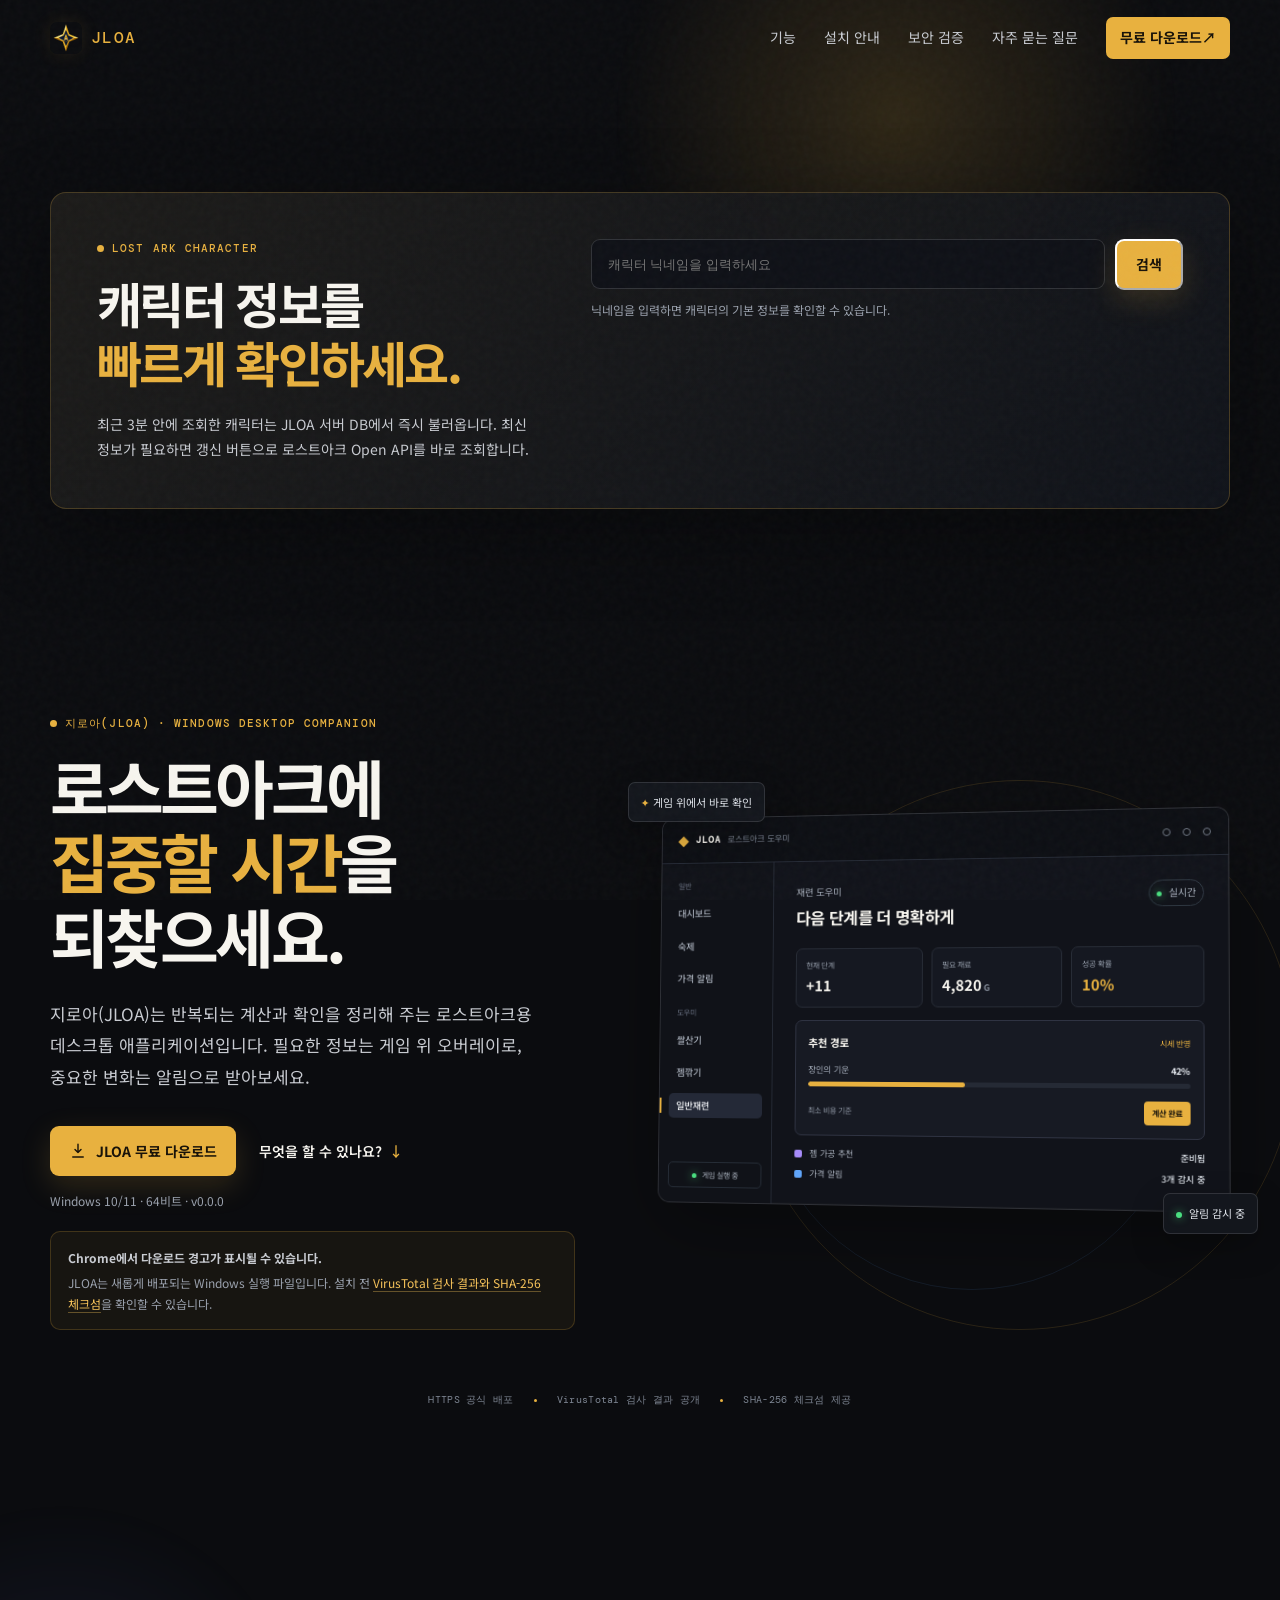
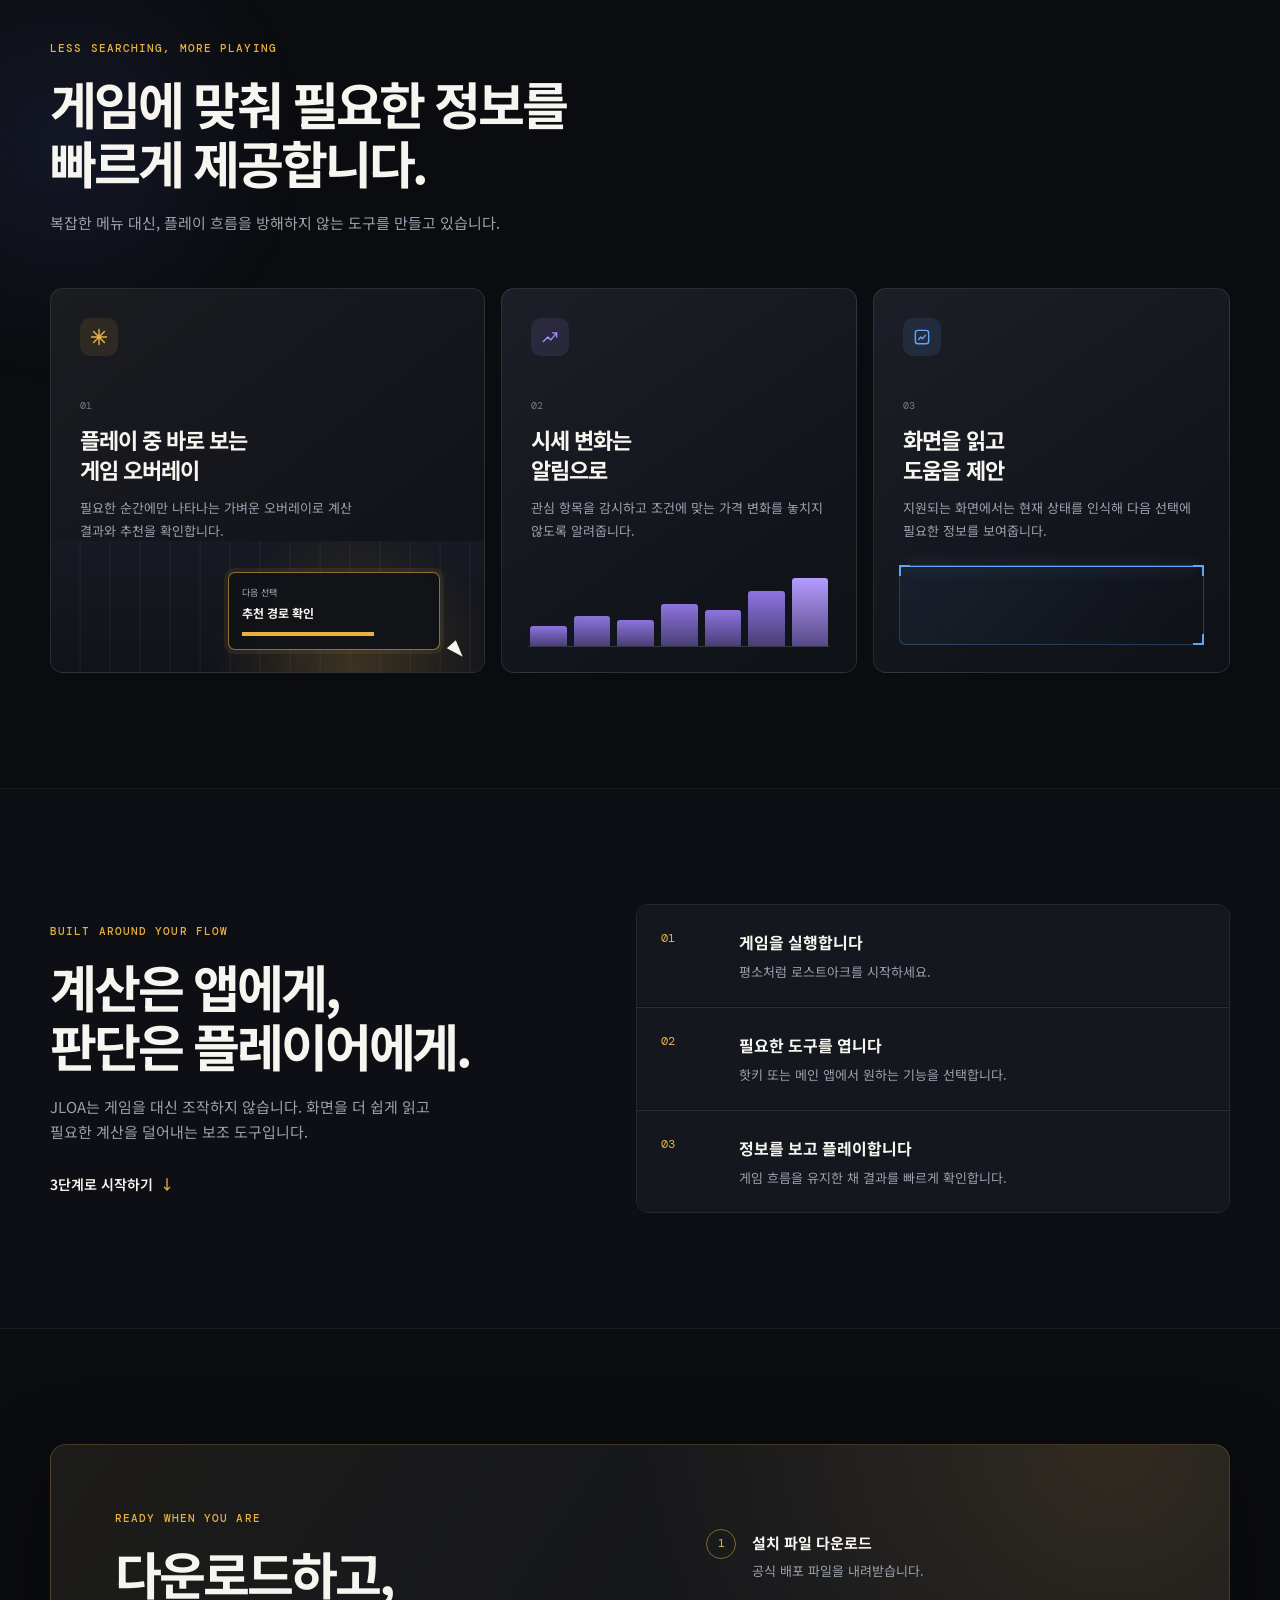
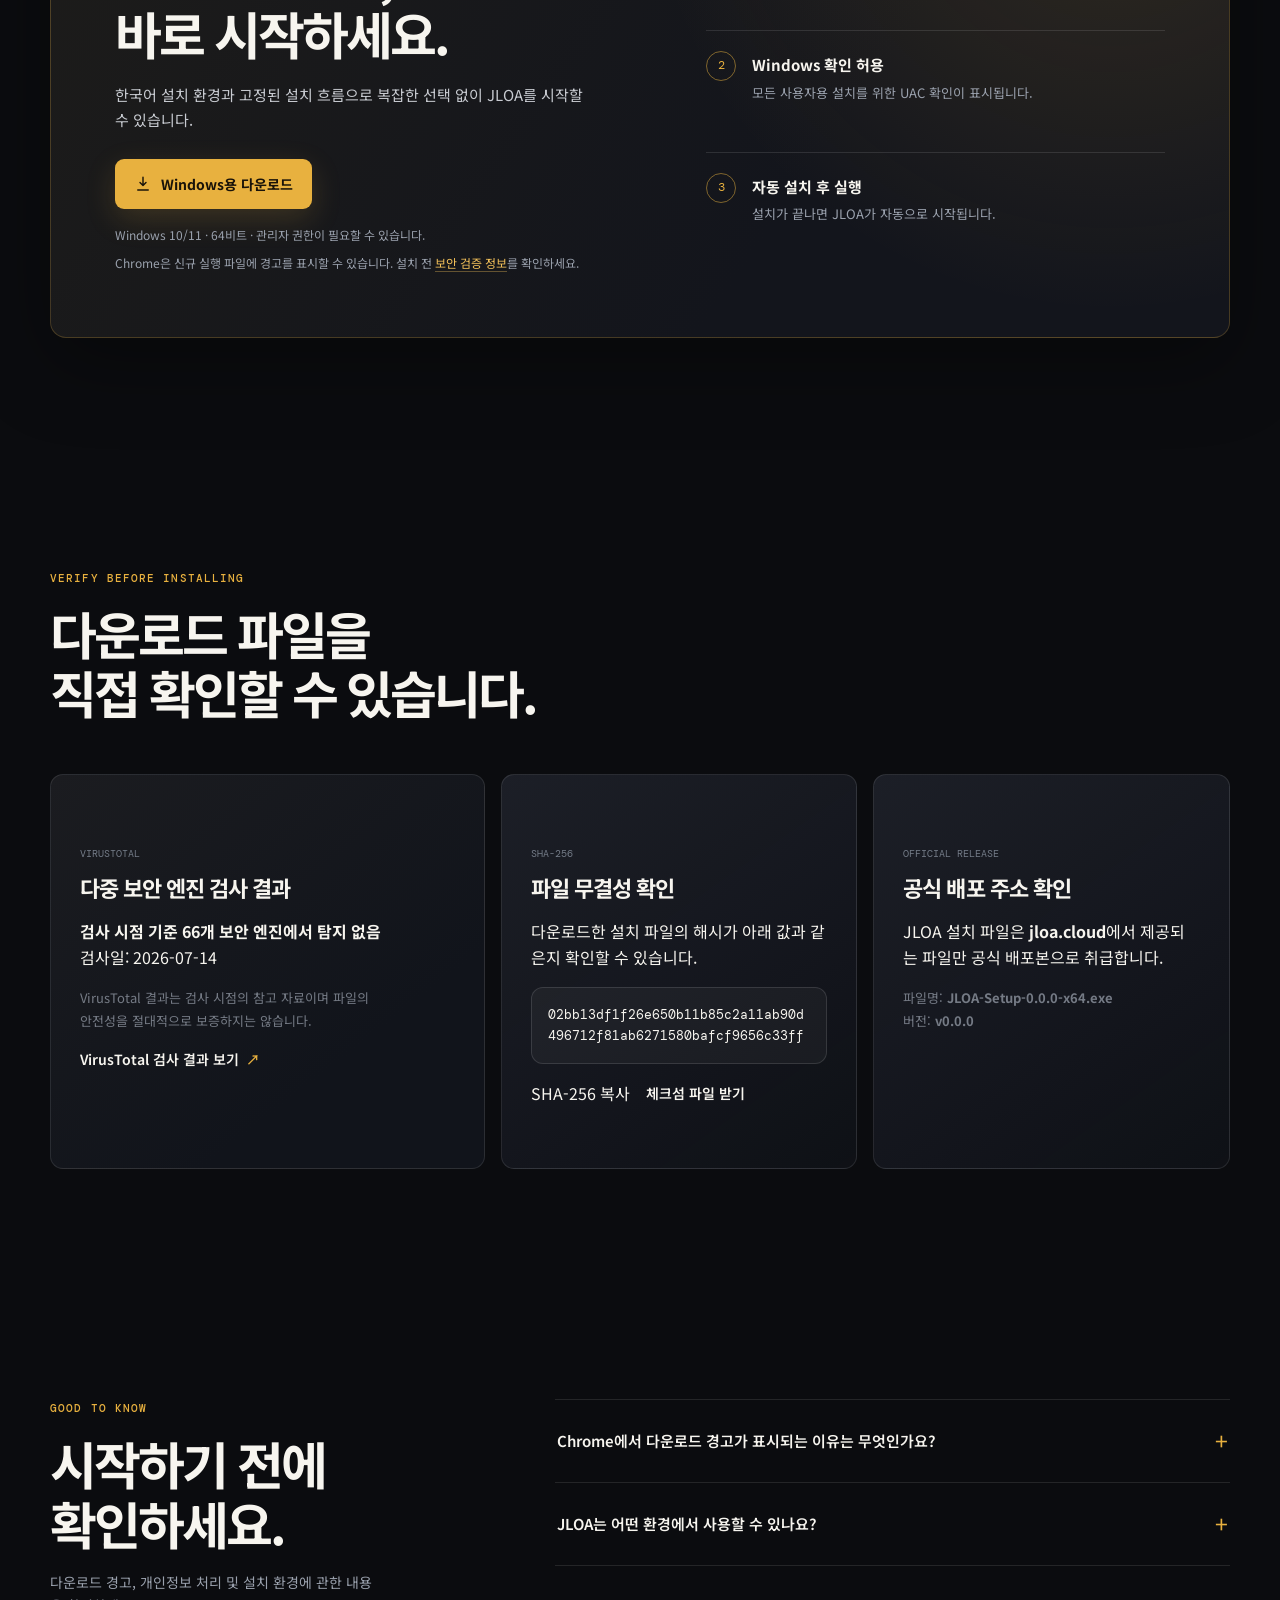
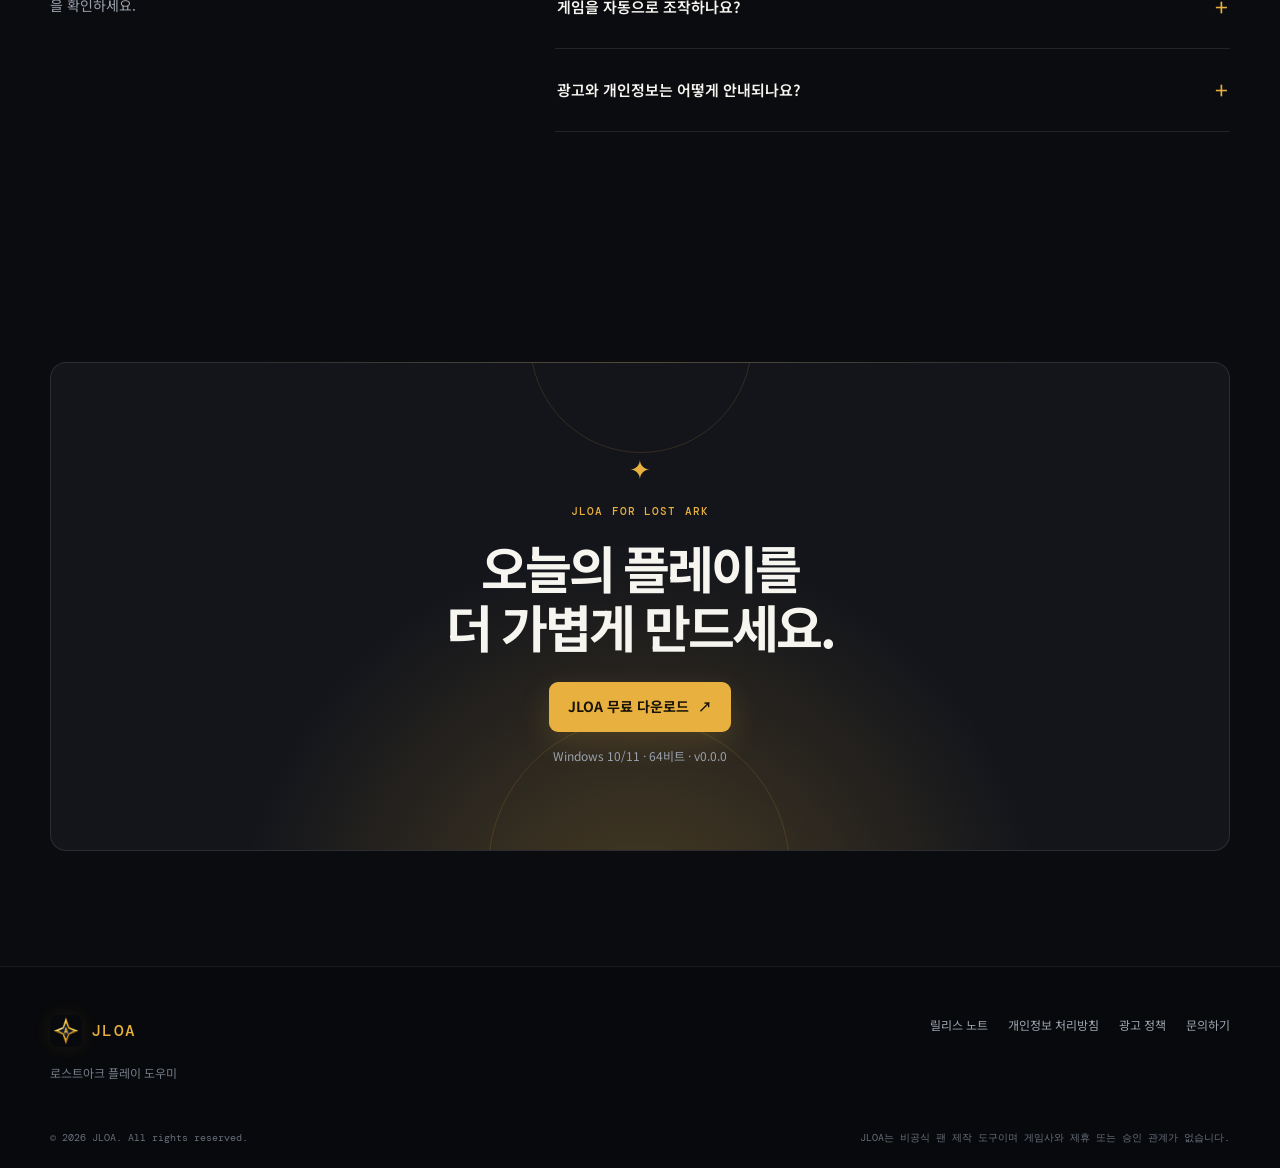
==== index.html @ 3df6ec24 "Initial JLOA website with character search" ====
<!doctype html>
<html lang="ko">
  <head>
    <meta charset="UTF-8" />
    <meta name="viewport" content="width=device-width, initial-scale=1, viewport-fit=cover" />
    <meta name="theme-color" content="#0b0c0f" />
    <meta name="referrer" content="strict-origin-when-cross-origin" />
    <link rel="canonical" href="https://jloa.cloud/" />
    <meta property="og:type" content="website" />
    <meta property="og:site_name" content="지로아" />
    <meta property="og:title" content="지로아(JLOA) — 로스트아크 플레이 도우미" />
    <meta
      property="og:description"
      content="반복되는 계산과 확인을 정리해 주는 Windows용 로스트아크 데스크톱 애플리케이션"
    />
    <meta property="og:url" content="https://jloa.cloud/" />
    <meta property="og:image" content="https://jloa.cloud/jloa-icon.png" />
    <meta property="og:image:alt" content="JLOA 로고" />
    <link rel="icon" type="image/png" href="/jloa-icon.png" />
    <meta
      name="description"
      content="지로아(JLOA)는 로스트아크 플레이를 더 편하게 만드는 Windows 데스크톱 애플리케이션입니다."
    />
    <title>지로아(JLOA) — 로스트아크 플레이 도우미</title>
    <script type="application/ld+json">
    {
      "@context": "https://schema.org",
      "@type": "WebSite",
      "name": "지로아",
      "alternateName": [
        "JLOA",
        "JLOA 지로아",
        "jloa.cloud"
      ],
      "url": "https://jloa.cloud/"
    }
    </script>
    <link rel="preconnect" href="https://fonts.googleapis.com" />
    <link rel="preconnect" href="https://fonts.gstatic.com" crossorigin />
    <link
      href="https://fonts.googleapis.com/css2?family=DM+Mono:wght@400;500&family=Noto+Sans+KR:wght@400;500;600;700;800&display=swap"
      rel="stylesheet"
    />
    <link rel="stylesheet" href="/styles.css" />
    <link rel="stylesheet" href="/responsive.css?v=20260714-0644" />
    <style>
      .security-hash {
        display: block;
        margin: 1rem 0;
        padding: 1rem;
        overflow-wrap: anywhere;
        border: 1px solid rgba(255, 255, 255, 0.12);
        border-radius: 12px;
        background: rgba(255, 255, 255, 0.04);
        font-family: "DM Mono", monospace;
        font-size: 0.82rem;
        line-height: 1.65;
      }

      .security-actions {
        display: flex;
        flex-wrap: wrap;
        align-items: center;
        gap: 0.75rem 1rem;
        margin-top: 1rem;
      }

      button.text-link {
        padding: 0;
        border: 0;
        background: transparent;
        color: inherit;
        font: inherit;
        cursor: pointer;
      }

      .security-note,
      .copy-status {
        font-size: 0.86rem;
        line-height: 1.7;
        opacity: 0.72;
      }

      .copy-status {
        min-height: 1.5em;
        margin-top: 0.5rem;
      }
    </style>
  </head>
  <body>
    <a class="skip-link" href="#main">본문으로 건너뛰기</a>

    <div class="page-glow page-glow--one" aria-hidden="true"></div>
    <div class="page-glow page-glow--two" aria-hidden="true"></div>
    <div class="grain" aria-hidden="true"></div>

    <header class="site-header" data-header>
      <div class="container header-inner">
        <a class="brand" href="#top" aria-label="JLOA 첫 화면">
          <img class="brand-logo" src="/jloa-icon.png" alt="" width="32" height="32" />
          <span>JLOA</span>
        </a>

        <button class="menu-toggle" type="button" aria-expanded="false" aria-controls="site-nav" data-menu-toggle>
          <span class="sr-only">메뉴 열기</span>
          <span></span><span></span>
        </button>

        <nav id="site-nav" class="site-nav" aria-label="주요 메뉴" data-nav>
          <a href="#features">기능</a>
          <a href="#install">설치 안내</a>
          <a href="#security">보안 검증</a>
          <a href="#faq">자주 묻는 질문</a>
          <a class="nav-download" href="#download" data-download-link>무료 다운로드 <span aria-hidden="true">↗</span></a>
        </nav>
      </div>
    </header>

    <main id="main">
      <section id="character-search" class="section character-search-section">
        <div class="container">
          <div class="character-search-panel reveal">
            <div class="character-search-copy">
              <p class="eyebrow"><span class="pulse-dot"></span> LOST ARK CHARACTER</p>
              <h2>캐릭터 정보를<br /><em>빠르게 확인하세요.</em></h2>
              <p>
                최근 3분 안에 조회한 캐릭터는 JLOA 서버 DB에서 즉시 불러옵니다.
                최신 정보가 필요하면 갱신 버튼으로 로스트아크 Open API를 바로 조회합니다.
              </p>
            </div>
            <div class="character-search-workspace">
              <form class="character-search-form" data-character-form>
                <label class="sr-only" for="character-name">캐릭터 닉네임</label>
                <input id="character-name" name="character" type="search"
                       placeholder="캐릭터 닉네임을 입력하세요" minlength="2"
                       maxlength="20" autocomplete="off" required data-character-input />
                <button class="button button--primary" type="submit">검색</button>
              </form>
              <div class="character-search-status" role="status" aria-live="polite" data-character-status>
                닉네임을 입력하면 캐릭터의 기본 정보를 확인할 수 있습니다.
              </div>
              <article class="character-result" hidden data-character-result>
                <div class="character-result-head">
                  <div>
                    <span data-character-server>서버</span>
                    <h3 data-character-name>캐릭터</h3>
                    <p data-character-class>클래스</p>
                  </div>
                  <button class="character-refresh" type="button" data-character-refresh>최신 정보 갱신</button>
                </div>
                <dl class="character-stat-grid">
                  <div><dt>아이템 레벨</dt><dd data-character-item-level>-</dd></div>
                  <div><dt>전투 레벨</dt><dd data-character-level>-</dd></div>
                  <div><dt>원정대 레벨</dt><dd data-character-expedition>-</dd></div>
                  <div><dt>길드</dt><dd data-character-guild>-</dd></div>
                </dl>
                <p class="character-cache-meta" data-character-cache-meta></p>
              </article>
            </div>
          </div>
        </div>
      </section>
      <section id="top" class="hero section">
        <div class="container hero-layout">
          <div class="hero-copy reveal">
            <p class="eyebrow"><span class="pulse-dot"></span> 지로아(JLOA) · WINDOWS DESKTOP COMPANION</p>
            <h1>로스트아크에<br /><em>집중할 시간</em>을 <br>되찾으세요.</h1>
            <p class="hero-description">
              지로아(JLOA)는 반복되는 계산과 확인을 정리해 주는 로스트아크용 데스크톱 애플리케이션입니다.
              필요한 정보는 게임 위 오버레이로, 중요한 변화는 알림으로 받아보세요.
            </p>
            <div id="download" class="hero-actions">
              <a class="button button--primary" href="#" data-download-link>
                <svg viewBox="0 0 24 24" aria-hidden="true"><path d="M12 3v11m0 0 4-4m-4 4-4-4M5 20h14" /></svg>
                JLOA 무료 다운로드
              </a>
              <a class="text-link" href="#features">무엇을 할 수 있나요? <span aria-hidden="true">↓</span></a>
            </div>
            <p class="download-meta" data-release-meta>Windows 10/11 · 64비트 · 설치 파일 준비 중</p>
            <aside class="download-warning" role="note">
              <strong>Chrome에서 다운로드 경고가 표시될 수 있습니다.</strong>
              JLOA는 새롭게 배포되는 Windows 실행 파일입니다. 설치 전
              <a href="#security">VirusTotal 검사 결과와 SHA-256 체크섬</a>을 확인할 수 있습니다.
            </aside>
          </div>

          <div class="hero-visual reveal reveal--late" aria-label="JLOA 앱 미리보기">
            <div class="orbit orbit--one" aria-hidden="true"></div>
            <div class="orbit orbit--two" aria-hidden="true"></div>
            <div class="interface-window">
              <div class="window-topbar">
                <div class="window-brand">
                  <span class="mini-mark">◆</span>
                  <strong>JLOA</strong>
                  <small>로스트아크 도우미</small>
                </div>
                <div class="window-controls" aria-hidden="true"><i></i><i></i><i></i></div>
              </div>
              <div class="window-body">
                <aside class="preview-sidebar" aria-hidden="true">
                  <span class="side-label">일반</span>
                  <b>대시보드</b>
                  <b>숙제</b>
                  <b>가격 알림</b>
                  <span class="side-label second">도우미</span>
                  <b>쌀산기</b>
                  <b>젬깎기</b>
                  <b class="active">일반재련</b>
                  <div class="game-online"><i></i> 게임 실행 중</div>
                </aside>
                <div class="preview-content">
                  <div class="preview-heading">
                    <div><span>재련 도우미</span><strong>다음 단계를 더 명확하게</strong></div>
                    <span class="status-chip"><i></i> 실시간</span>
                  </div>
                  <div class="preview-stats">
                    <div><span>현재 단계</span><strong>+11</strong></div>
                    <div><span>필요 재료</span><strong>4,820<small>G</small></strong></div>
                    <div><span>성공 확률</span><strong class="gold">10%</strong></div>
                  </div>
                  <div class="preview-card">
                    <div class="card-title"><span>추천 경로</span><small>시세 반영</small></div>
                    <div class="progress-row"><span>장인의 기운</span><b>42%</b></div>
                    <div class="progress"><i></i></div>
                    <div class="card-footer"><span>최소 비용 기준</span><button type="button">계산 완료</button></div>
                  </div>
                  <div class="preview-list">
                    <div><i class="list-icon purple"></i><span>젬 가공 추천</span><b>준비됨</b></div>
                    <div><i class="list-icon blue"></i><span>가격 알림</span><b>3개 감시 중</b></div>
                  </div>
                </div>
              </div>
            </div>
            <div class="floating-note note--one"><span>✦</span> 게임 위에서 바로 확인</div>
            <div class="floating-note note--two"><i></i> 알림 감시 중</div>
          </div>
        </div>
        <div class="container trust-row reveal">
          <span>HTTPS 공식 배포</span><i></i>
          <span>VirusTotal 검사 결과 공개</span><i></i>
          <span>SHA-256 체크섬 제공</span>
        </div>
      </section>

      <section id="features" class="section features-section">
        <div class="container">
          <div class="section-heading reveal">
            <p class="eyebrow">LESS SEARCHING, MORE PLAYING</p>
            <h2>게임에 맞춰 필요한 정보를<br />빠르게 제공합니다.</h2>
            <p>복잡한 메뉴 대신, 플레이 흐름을 방해하지 않는 도구를 만들고 있습니다.</p>
          </div>

          <div class="feature-grid">
            <article class="feature-card feature-card--large reveal">
              <div class="feature-icon icon-gold"><svg viewBox="0 0 24 24" aria-hidden="true"><path d="M12 3v18M3 12h18M5.5 5.5l13 13m0-13-13 13" /></svg></div>
              <p class="feature-number">01</p>
              <h3>플레이 중 바로 보는<br />게임 오버레이</h3>
              <p>필요한 순간에만 나타나는 가벼운 오버레이로 계산 결과와 추천을 확인합니다.</p>
              <div class="feature-graphic overlay-graphic" aria-hidden="true">
                <div class="overlay-box"><span>다음 선택</span><strong>추천 경로 확인</strong><i></i></div>
                <div class="cursor"></div>
              </div>
            </article>

            <article class="feature-card reveal reveal--late">
              <div class="feature-icon icon-violet"><svg viewBox="0 0 24 24" aria-hidden="true"><path d="M4 17.5 9.5 12 13 15.5 20 7M15 7h5v5" /></svg></div>
              <p class="feature-number">02</p>
              <h3>시세 변화는<br />알림으로</h3>
              <p>관심 항목을 감시하고 조건에 맞는 가격 변화를 놓치지 않도록 알려줍니다.</p>
              <div class="mini-chart" aria-hidden="true"><i></i><i></i><i></i><i></i><i></i><i></i><i></i></div>
            </article>

            <article class="feature-card feature-card--scan reveal reveal--later">
              <div class="feature-icon icon-blue"><svg viewBox="0 0 24 24" aria-hidden="true"><rect x="4" y="4" width="16" height="16" rx="3"/><path d="m8 15 2.5-3 2.2 2 3.3-4" /></svg></div>
              <p class="feature-number">03</p>
              <h3>화면을 읽고<br />도움을 제안</h3>
              <p>지원되는 화면에서는 현재 상태를 인식해 다음 선택에 필요한 정보를 보여줍니다.</p>
              <div class="scan-lines" aria-hidden="true"><span></span><span></span><span></span></div>
            </article>
          </div>
        </div>
      </section>

      <section class="section workflow-section">
        <div class="container workflow-layout">
          <div class="workflow-copy reveal">
            <p class="eyebrow">BUILT AROUND YOUR FLOW</p>
            <h2>계산은 앱에게,<br />판단은 플레이어에게.</h2>
            <p>JLOA는 게임을 대신 조작하지 않습니다. 화면을 더 쉽게 읽고 필요한 계산을 덜어내는 보조 도구입니다.</p>
            <a class="text-link" href="#install">3단계로 시작하기 <span aria-hidden="true">↓</span></a>
          </div>
          <ol class="workflow-list reveal reveal--late">
            <li><span>01</span><div><strong>게임을 실행합니다</strong><p>평소처럼 로스트아크를 시작하세요.</p></div></li>
            <li><span>02</span><div><strong>필요한 도구를 엽니다</strong><p>핫키 또는 메인 앱에서 원하는 기능을 선택합니다.</p></div></li>
            <li><span>03</span><div><strong>정보를 보고 플레이합니다</strong><p>게임 흐름을 유지한 채 결과를 빠르게 확인합니다.</p></div></li>
          </ol>
        </div>
      </section>

      <section id="install" class="section install-section">
        <div class="container install-panel reveal">
          <div class="install-copy">
            <p class="eyebrow">READY WHEN YOU ARE</p>
            <h2>다운로드하고,<br />바로 시작하세요.</h2>
            <p>한국어 설치 환경과 고정된 설치 흐름으로 복잡한 선택 없이 JLOA를 시작할 수 있습니다.</p>
            <a class="button button--primary" href="#" data-download-link>
              <svg viewBox="0 0 24 24" aria-hidden="true"><path d="M12 3v11m0 0 4-4m-4 4-4-4M5 20h14" /></svg>
              Windows용 다운로드
            </a>
            <p class="install-fineprint">
              Windows 10/11 · 64비트 · 관리자 권한이 필요할 수 있습니다.
              <span>
                Chrome은 신규 실행 파일에 경고를 표시할 수 있습니다.
                설치 전 <a href="#security">보안 검증 정보</a>를 확인하세요.
              </span>
            </p>
          </div>
          <ol class="install-steps">
            <li><span>1</span><div><strong>설치 파일 다운로드</strong><p>공식 배포 파일을 내려받습니다.</p></div></li>
            <li><span>2</span><div><strong>Windows 확인 허용</strong><p>모든 사용자용 설치를 위한 UAC 확인이 표시됩니다.</p></div></li>
            <li><span>3</span><div><strong>자동 설치 후 실행</strong><p>설치가 끝나면 JLOA가 자동으로 시작됩니다.</p></div></li>
          </ol>
        </div>
      </section>


      <section id="security" class="section features-section">
        <div class="container">
          <div class="section-heading reveal">
            <p class="eyebrow">VERIFY BEFORE INSTALLING</p>
            <h2>다운로드 파일을<br />직접 확인할 수 있습니다.</h2>
          </div>

          <div class="feature-grid">
            <article class="feature-card feature-card--large reveal">
              <p class="feature-number">VIRUSTOTAL</p>
              <h3>다중 보안 엔진 검사 결과</h3>
              <p>
                <strong data-scan-summary>검사 결과 불러오는 중</strong><br />
                <span data-scan-date></span>
              </p>
              <p class="security-note">
                VirusTotal 결과는 검사 시점의 참고 자료이며 파일의 안전성을 절대적으로 보증하지는 않습니다.
              </p>
              <div class="security-actions">
                <a
                  class="text-link"
                  href="#"
                  target="_blank"
                  rel="noopener noreferrer"
                  data-virustotal-link
                >
                  VirusTotal 검사 결과 보기 <span aria-hidden="true">↗</span>
                </a>
              </div>
            </article>

            <article class="feature-card reveal reveal--late">
              <p class="feature-number">SHA-256</p>
              <h3>파일 무결성 확인</h3>
              <p>다운로드한 설치 파일의 해시가 아래 값과 같은지 확인할 수 있습니다.</p>
              <code class="security-hash" data-sha256>불러오는 중</code>
              <div class="security-actions">
                <button class="text-link" type="button" data-copy-sha256>
                  SHA-256 복사
                </button>
                <a class="text-link" href="#" download data-checksum-link>
                  체크섬 파일 받기
                </a>
              </div>
              <p class="copy-status" aria-live="polite" data-copy-status></p>
            </article>

            <article class="feature-card reveal reveal--later">
              <p class="feature-number">OFFICIAL RELEASE</p>
              <h3>공식 배포 주소 확인</h3>
              <p>
                JLOA 설치 파일은 <strong>jloa.cloud</strong>에서 제공되는 파일만 공식 배포본으로 취급합니다.
              </p>
              <p class="security-note">
                파일명: <strong data-file-name>불러오는 중</strong><br />
                버전: <strong data-version>불러오는 중</strong>
              </p>
            </article>
          </div>
        </div>
      </section>

      <section id="faq" class="section faq-section">
        <div class="container faq-layout">
          <div class="faq-intro reveal">
            <p class="eyebrow">GOOD TO KNOW</p>
            <h2>시작하기 전에<br />확인하세요.</h2>
            <p>다운로드 경고, 개인정보 처리 및 설치 환경에 관한 내용을 확인하세요.</p>
          </div>
          <div class="faq-list reveal reveal--late">
            <details>
              <summary>Chrome에서 다운로드 경고가 표시되는 이유는 무엇인가요?<span aria-hidden="true">+</span></summary>
              <p>
                JLOA는 새롭게 배포되는 Windows 실행 파일이므로 다운로드 평판이 충분히 쌓이기 전에는
                Chrome에서 “일반적으로 다운로드하지 않는 파일”이라는 경고가 표시될 수 있습니다.
                설치 전 주소가 jloa.cloud인지 확인하고, 위의 VirusTotal 결과와 SHA-256을 함께 확인해 주세요.
              </p>
            </details>
            <details>
              <summary>JLOA는 어떤 환경에서 사용할 수 있나요?<span aria-hidden="true">+</span></summary>
              <p>Windows 10 또는 Windows 11 64비트 환경을 기준으로 제공합니다. 게임 오버레이는 창 모드 또는 테두리 없는 창 모드에서 더 안정적으로 사용할 수 있습니다.</p>
            </details>
            <details>
              <summary>게임을 자동으로 조작하나요?<span aria-hidden="true">+</span></summary>
              <p>아니요. JLOA는 정보 확인, 계산, 알림을 돕는 보조 도구이며 게임 내 행동을 자동으로 실행하지 않습니다.</p>
            </details>
            <details>
              <summary>광고와 개인정보는 어떻게 안내되나요?<span aria-hidden="true">+</span></summary>
              <p>현재 배포본에 적용되는 개인정보 처리 및 광고 운영 방식은 개인정보 처리방침과 광고 정책에서 확인할 수 있습니다. 기능이 변경되면 해당 문서도 함께 갱신합니다.</p>
            </details>
          </div>
        </div>
      </section>

      <section class="section final-cta-section">
        <div class="container final-cta reveal">
          <div class="final-mark" aria-hidden="true">✦</div>
          <p class="eyebrow">JLOA FOR LOST ARK</p>
          <h2>오늘의 플레이를<br />더 가볍게 만드세요.</h2>
          <a class="button button--primary" href="#" data-download-link>
            JLOA 무료 다운로드 <span aria-hidden="true">↗</span>
          </a>
          <p data-release-meta>Windows 10/11 · 64비트</p>
        </div>
      </section>
    </main>

    <footer class="site-footer">
      <div class="container footer-inner">
        <div><a class="brand" href="#top"><img class="brand-logo" src="/jloa-icon.png" alt="" width="32" height="32" /><span>JLOA</span></a><p>로스트아크 플레이 도우미</p></div>
        <div class="footer-links">
          <a href="#" data-release-link>릴리스 노트</a>
          <a href="#" data-privacy-link>개인정보 처리방침</a>
          <a href="#" data-ad-policy-link>광고 정책</a>
          <a
            href="https://open.kakao.com/o/sCe2zYDi"
            target="_blank"
            rel="noopener noreferrer"
          >
            문의하기
          </a>
        </div>
      </div>
      <div class="container footer-bottom">
        <span>© <span data-year></span> JLOA. All rights reserved.</span>
        <span>JLOA는 비공식 팬 제작 도구이며 게임사와 제휴 또는 승인 관계가 없습니다.</span>
      </div>
    </footer>

    <noscript><p class="noscript">다운로드 링크를 사용하려면 JavaScript를 켜 주세요.</p></noscript>
    <script src="/app.js"></script>
  </body>
</html>
---- styles.css ----
:root {
  color-scheme: dark;
  --ink: #f7f5ef;
  --muted: #9aa1ad;
  --muted-strong: #c8cbd1;
  --bg: #0b0c0f;
  --surface: #12141a;
  --surface-raised: #191c24;
  --border: rgba(255, 255, 255, 0.1);
  --gold: #e8b13f;
  --gold-bright: #f5c25a;
  --purple: #a78bfa;
  --blue: #60a5fa;
  --green: #4ade80;
  --shadow: 0 24px 80px rgba(0, 0, 0, 0.34);
  font-family: "Noto Sans KR", "Malgun Gothic", system-ui, sans-serif;
}

* { box-sizing: border-box; }
html { scroll-behavior: smooth; background: var(--bg); }
body { margin: 0; overflow-x: hidden; color: var(--ink); background: var(--bg); line-height: 1.65; }
button, a { font: inherit; }
a { color: inherit; text-decoration: none; }
button { color: inherit; }

.container { width: min(1180px, calc(100% - 48px)); margin: 0 auto; }
.section { position: relative; padding: 130px 0; }
.sr-only { position: absolute; width: 1px; height: 1px; padding: 0; overflow: hidden; clip: rect(0, 0, 0, 0); white-space: nowrap; border: 0; }
.skip-link { position: fixed; z-index: 20; top: 12px; left: 12px; transform: translateY(-180%); padding: 10px 14px; color: #111; background: var(--gold); border-radius: 8px; }
.skip-link:focus { transform: translateY(0); }

.page-glow { position: absolute; z-index: 0; pointer-events: none; filter: blur(2px); border-radius: 999px; }
.page-glow--one { width: 46vw; height: 46vw; top: -14vw; left: 47%; background: radial-gradient(circle, rgba(232,177,63,.16), transparent 68%); }
.page-glow--two { width: 38vw; height: 38vw; top: 1500px; left: -14vw; background: radial-gradient(circle, rgba(87,106,205,.12), transparent 70%); }
.grain { position: fixed; inset: 0; z-index: 10; pointer-events: none; opacity: .035; background-image: url("data:image/svg+xml,%3Csvg viewBox='0 0 180 180' xmlns='http://www.w3.org/2000/svg'%3E%3Cfilter id='n'%3E%3CfeTurbulence type='fractalNoise' baseFrequency='.8' numOctaves='4' stitchTiles='stitch'/%3E%3C/filter%3E%3Crect width='100%25' height='100%25' filter='url(%23n)' opacity='.85'/%3E%3C/svg%3E"); }

.site-header { position: sticky; z-index: 12; top: 0; border-bottom: 1px solid transparent; transition: background .25s ease, border-color .25s ease, backdrop-filter .25s ease; }
.site-header.is-scrolled { background: rgba(11, 12, 15, .78); border-color: rgba(255,255,255,.07); backdrop-filter: blur(16px); }
.header-inner { display: flex; align-items: center; justify-content: space-between; min-height: 76px; }
.brand { display: inline-flex; align-items: center; gap: 9px; color: var(--gold); font-family: "DM Mono", monospace; font-size: 16px; font-weight: 500; letter-spacing: .08em; }
.brand-mark { width: 28px; height: 28px; }
.site-nav { display: flex; align-items: center; gap: 28px; font-size: 14px; color: var(--muted-strong); }
.site-nav > a:not(.nav-download) { transition: color .2s ease; }
.site-nav > a:not(.nav-download):hover { color: var(--ink); }
.nav-download { padding: 9px 14px; color: #18130a; background: var(--gold); border-radius: 7px; font-weight: 700; transition: background .2s ease, transform .2s ease; }
.nav-download:hover { background: var(--gold-bright); transform: translateY(-1px); }
.menu-toggle { display: none; padding: 8px; border: 0; background: transparent; cursor: pointer; }

.hero { z-index: 1; padding-top: 102px; padding-bottom: 68px; }
.hero-layout { display: grid; grid-template-columns: 1fr 1.04fr; align-items: center; gap: 56px; min-height: 580px; }
.eyebrow { display: flex; align-items: center; gap: 8px; margin: 0 0 17px; color: var(--gold); font-family: "DM Mono", monospace; font-size: 11px; font-weight: 500; letter-spacing: .1em; }
.pulse-dot { width: 7px; height: 7px; border-radius: 50%; background: var(--gold); box-shadow: 0 0 0 0 rgba(232,177,63,.5); animation: pulse 2.2s infinite; }
.hero h1, .section-heading h2, .workflow-copy h2, .install-copy h2, .faq-intro h2, .final-cta h2 { margin: 0; letter-spacing: -.06em; font-size: clamp(40px, 5vw, 70px); line-height: 1.16; }
.hero h1 em { color: var(--gold); font-style: normal; }
.hero-description { max-width: 510px; margin: 26px 0 0; color: var(--muted-strong); font-size: 17px; line-height: 1.85; word-break: keep-all; }
.hero-actions { display: flex; align-items: center; flex-wrap: wrap; gap: 23px; margin-top: 34px; }
.button { display: inline-flex; align-items: center; justify-content: center; gap: 9px; min-height: 50px; padding: 12px 19px; border-radius: 9px; font-size: 14px; font-weight: 700; transition: transform .2s ease, box-shadow .2s ease, background .2s ease; }
.button--primary { color: #191309; background: var(--gold); box-shadow: 0 10px 30px rgba(232,177,63,.17); }
.button--primary:hover { background: var(--gold-bright); transform: translateY(-2px); box-shadow: 0 14px 35px rgba(232,177,63,.23); }
.button svg { width: 18px; height: 18px; fill: none; stroke: currentColor; stroke-width: 1.9; stroke-linecap: round; stroke-linejoin: round; }
.text-link { display: inline-flex; align-items: center; gap: 7px; color: var(--ink); font-size: 14px; font-weight: 600; }
.text-link span { color: var(--gold); transition: transform .2s ease; }
.text-link:hover span { transform: translateY(3px); }
.download-meta, .install-fineprint { margin: 15px 0 0; color: var(--muted); font-size: 12px; }

.hero-visual { position: relative; min-height: 495px; perspective: 1200px; }
.interface-window { position: absolute; top: 30px; right: 0; width: min(600px, 100%); overflow: hidden; border: 1px solid rgba(255,255,255,.12); border-radius: 13px; background: #11131a; box-shadow: var(--shadow), 0 0 0 1px rgba(255,255,255,.02) inset; transform: rotateY(-7deg) rotateX(2deg); transform-origin: center right; }
.window-topbar { display: flex; align-items: center; justify-content: space-between; height: 48px; padding: 0 17px; border-bottom: 1px solid #252a35; background: #0d0f14; }
.window-brand { display: flex; align-items: center; gap: 7px; font-size: 10px; }
.window-brand strong { color: var(--ink); font-family: "DM Mono", monospace; letter-spacing: .1em; }
.window-brand small { color: #78808e; font-size: 9px; }
.mini-mark { color: var(--gold); font-size: 12px; }
.window-controls { display: flex; gap: 12px; }
.window-controls i { width: 8px; height: 8px; border: 1px solid #6c7480; border-radius: 50%; }
.window-body { display: flex; min-height: 338px; }
.preview-sidebar { position: relative; display: flex; flex: 0 0 122px; flex-direction: column; gap: 8px; padding: 17px 10px; border-right: 1px solid #252a35; background: #101218; }
.preview-sidebar b { padding: 5px 8px; border-radius: 5px; color: #a6adb8; font-size: 10px; font-weight: 500; }
.preview-sidebar b.active { position: relative; color: #f1f3f6; background: #242937; }
.preview-sidebar b.active::before { position: absolute; top: 5px; bottom: 5px; left: -10px; width: 2px; background: var(--gold); content: ""; }
.side-label { margin: 0 8px 2px; color: #687080; font-size: 8px; }.side-label.second { margin-top: 7px; }
.game-online { position: absolute; right: 10px; bottom: 15px; left: 10px; padding: 6px; border: 1px solid #252c36; border-radius: 5px; color: #a7afbb; font-size: 8px; text-align: center; }.game-online i,.status-chip i,.floating-note i { display: inline-block; width: 5px; height: 5px; margin-right: 4px; border-radius: 50%; background: var(--green); box-shadow: 0 0 9px rgba(74,222,128,.7); }
.preview-content { flex: 1; padding: 24px; }.preview-heading { display: flex; justify-content: space-between; align-items: start; }.preview-heading > div { display: grid; gap: 4px; }.preview-heading span { color: #a2aab6; font-size: 10px; }.preview-heading strong { font-size: 17px; letter-spacing: -.04em; }.status-chip { padding: 4px 7px; border: 1px solid #2d3640; border-radius: 999px; color: #a5adbb; font-size: 8px; }
.preview-stats { display: grid; grid-template-columns: repeat(3, 1fr); gap: 9px; margin-top: 18px; }.preview-stats div { padding: 10px; border: 1px solid #272c36; border-radius: 7px; background: #151821; }.preview-stats span { display: block; color: #9199a6; font-size: 8px; }.preview-stats strong { display: block; margin-top: 3px; font-size: 15px; }.preview-stats small { margin-left: 2px; color: #88909d; font-size: 9px; }.preview-stats .gold { color: var(--gold); }
.preview-card { margin-top: 13px; padding: 13px; border: 1px solid #303443; border-radius: 7px; background: #171a23; }.card-title,.progress-row,.card-footer { display: flex; justify-content: space-between; align-items: center; }.card-title span { font-size: 11px; font-weight: 700; }.card-title small { color: var(--gold); font-size: 8px; }.progress-row { margin-top: 12px; color: #a2aab7; font-size: 9px; }.progress-row b { color: #ebeff5; }.progress { height: 5px; margin-top: 5px; overflow: hidden; border-radius: 5px; background: #252a35; }.progress i { display: block; width: 42%; height: 100%; border-radius: inherit; background: var(--gold); }.card-footer { margin-top: 13px; color: #89919e; font-size: 8px; }.card-footer button { padding: 5px 8px; border: 0; border-radius: 4px; color: #17130c; background: var(--gold); font-size: 8px; font-weight: 700; }
.preview-list { display: grid; gap: 6px; margin-top: 12px; }.preview-list div { display: flex; align-items: center; gap: 8px; color: #a4abb7; font-size: 9px; }.preview-list b { margin-left: auto; color: #d6dbe2; font-weight: 500; }.list-icon { width: 8px; height: 8px; border-radius: 2px; }.list-icon.purple { background: var(--purple); }.list-icon.blue { background: var(--blue); }
.orbit { position: absolute; border: 1px solid rgba(232,177,63,.14); border-radius: 50%; }.orbit--one { top: 5px; right: -65px; width: 550px; height: 550px; }.orbit--two { top: 95px; right: 48px; width: 420px; height: 420px; border-color: rgba(96,165,250,.1); }
.floating-note { position: absolute; z-index: 2; padding: 10px 12px; border: 1px solid rgba(255,255,255,.12); border-radius: 7px; color: #dfe3e9; background: rgba(21,24,31,.9); box-shadow: 0 12px 32px rgba(0,0,0,.25); backdrop-filter: blur(10px); font-size: 11px; }.note--one { top: 7px; left: -11px; }.note--one span { color: var(--gold); }.note--two { right: -28px; bottom: 36px; }.note--two i { width: 6px; height: 6px; }
.trust-row { display: flex; align-items: center; justify-content: center; gap: 20px; padding-top: 62px; color: #7f8794; font-family: "DM Mono", monospace; font-size: 10px; letter-spacing: .03em; }.trust-row i { width: 3px; height: 3px; border-radius: 50%; background: var(--gold); }

.features-section { z-index: 1; }.section-heading { max-width: 670px; }.section-heading h2, .workflow-copy h2, .install-copy h2, .faq-intro h2, .final-cta h2 { font-size: clamp(33px, 4vw, 51px); }.section-heading > p:last-child { max-width: 510px; margin: 19px 0 0; color: var(--muted); font-size: 15px; word-break: keep-all; }
.feature-grid { display: grid; grid-template-columns: 1.22fr 1fr 1fr; gap: 16px; margin-top: 52px; }.feature-card { position: relative; min-height: 385px; overflow: hidden; padding: 29px; border: 1px solid var(--border); border-radius: 13px; background: linear-gradient(145deg, rgba(30,33,42,.9), rgba(16,18,24,.82)); transition: transform .25s ease, border-color .25s ease; }.feature-card:hover { border-color: rgba(232,177,63,.3); transform: translateY(-5px); }.feature-card--large { background: linear-gradient(142deg, #1b1c20, #11141b 70%); }.feature-icon { display: grid; width: 38px; height: 38px; place-items: center; border-radius: 10px; }.feature-icon svg { width: 20px; height: 20px; fill: none; stroke: currentColor; stroke-width: 1.7; stroke-linecap: round; stroke-linejoin: round; }.icon-gold { color: var(--gold); background: rgba(232,177,63,.1); }.icon-violet { color: var(--purple); background: rgba(167,139,250,.11); }.icon-blue { color: var(--blue); background: rgba(96,165,250,.11); }.feature-number { margin: 42px 0 9px; color: #747c88; font-family: "DM Mono", monospace; font-size: 10px; }.feature-card h3 { margin: 0; font-size: 22px; line-height: 1.38; letter-spacing: -.045em; }.feature-card > p:last-of-type { max-width: 310px; margin: 13px 0 0; color: var(--muted); font-size: 13px; line-height: 1.75; word-break: keep-all; }
.feature-graphic { position: absolute; right: 0; bottom: 0; left: 0; height: 131px; }.overlay-graphic { overflow: hidden; background: radial-gradient(circle at 70% 100%, rgba(232,177,63,.2), transparent 44%), repeating-linear-gradient(90deg, transparent 0 28px, rgba(255,255,255,.035) 29px 30px), linear-gradient(0deg, #11131a, #171a22); }.overlay-box { position: absolute; right: 44px; bottom: 22px; width: 212px; padding: 13px; border: 1px solid rgba(232,177,63,.6); border-radius: 7px; background: rgba(16,18,23,.9); box-shadow: 0 0 0 4px rgba(232,177,63,.08); }.overlay-box span { display: block; color: #a9b0bb; font-size: 9px; }.overlay-box strong { display: block; margin-top: 2px; font-size: 12px; }.overlay-box i { display: block; width: 72%; height: 4px; margin-top: 9px; background: var(--gold); }.cursor { position: absolute; right: 21px; bottom: 13px; width: 0; height: 0; border-top: 17px solid var(--ink); border-right: 6px solid transparent; border-left: 6px solid transparent; transform: rotate(-42deg); }
.mini-chart { position: absolute; right: 26px; bottom: 25px; left: 26px; display: flex; height: 77px; align-items: end; gap: 7px; padding: 0 2px; border-bottom: 1px solid #333846; }.mini-chart i { width: 100%; border-radius: 3px 3px 0 0; background: linear-gradient(180deg, #8d74df, #4a3e76); }.mini-chart i:nth-child(1) { height: 26%; }.mini-chart i:nth-child(2) { height: 39%; }.mini-chart i:nth-child(3) { height: 35%; }.mini-chart i:nth-child(4) { height: 55%; }.mini-chart i:nth-child(5) { height: 48%; }.mini-chart i:nth-child(6) { height: 73%; }.mini-chart i:nth-child(7) { height: 89%; background: linear-gradient(180deg, #b59cff, #574a89); }
.scan-lines { position: absolute; right: 25px; bottom: 27px; left: 25px; height: 80px; border: 1px solid rgba(96,165,250,.28); border-radius: 7px; background: linear-gradient(120deg, rgba(96,165,250,.06), transparent); }.scan-lines::after { position: absolute; right: 6px; left: 6px; height: 1px; background: var(--blue); box-shadow: 0 0 15px var(--blue); content: ""; animation: scan 3s ease-in-out infinite; }.scan-lines span { position: absolute; width: 11px; height: 11px; border-color: var(--blue); border-style: solid; }.scan-lines span:nth-child(1) { top: -1px; left: -1px; border-width: 2px 0 0 2px; }.scan-lines span:nth-child(2) { top: -1px; right: -1px; border-width: 2px 2px 0 0; }.scan-lines span:nth-child(3) { right: -1px; bottom: -1px; border-width: 0 2px 2px 0; }

.workflow-section { border-top: 1px solid rgba(255,255,255,.05); border-bottom: 1px solid rgba(255,255,255,.05); background: #0d0f14; }.workflow-layout { display: grid; grid-template-columns: .9fr 1.1fr; gap: 100px; align-items: center; }.workflow-copy p:not(.eyebrow) { max-width: 425px; margin: 20px 0 25px; color: var(--muted); font-size: 15px; word-break: keep-all; }.workflow-list { display: grid; gap: 1px; margin: 0; padding: 0; list-style: none; border: 1px solid var(--border); border-radius: 12px; overflow: hidden; }.workflow-list li { display: grid; grid-template-columns: 62px 1fr; gap: 16px; padding: 24px; background: #14171e; }.workflow-list li + li { border-top: 1px solid var(--border); }.workflow-list > li > span { color: var(--gold); font-family: "DM Mono", monospace; font-size: 12px; }.workflow-list strong { font-size: 16px; }.workflow-list p { margin: 5px 0 0; color: var(--muted); font-size: 13px; }

.install-section { z-index: 1; }.install-panel { display: grid; grid-template-columns: 1fr .88fr; gap: 70px; padding: 64px; border: 1px solid rgba(232,177,63,.22); border-radius: 16px; background: radial-gradient(circle at 90% 0%, rgba(232,177,63,.14), transparent 40%), linear-gradient(125deg, #1d1c1a, #13151c 65%); box-shadow: var(--shadow); }.install-copy p:not(.eyebrow):not(.install-fineprint) { max-width: 480px; margin: 20px 0 27px; color: var(--muted-strong); font-size: 15px; word-break: keep-all; }.install-steps { display: grid; gap: 0; margin: 0; padding: 0; list-style: none; }.install-steps li { display: flex; gap: 16px; padding: 20px 0; }.install-steps li + li { border-top: 1px solid rgba(255,255,255,.11); }.install-steps > li > span { display: grid; flex: 0 0 30px; height: 30px; place-items: center; border: 1px solid rgba(232,177,63,.5); border-radius: 50%; color: var(--gold); font-family: "DM Mono", monospace; font-size: 12px; }.install-steps strong { font-size: 15px; }.install-steps p { margin: 4px 0 0; color: var(--muted); font-size: 13px; }

.faq-section { z-index: 1; }.faq-layout { display: grid; grid-template-columns: .75fr 1.25fr; gap: 100px; }.faq-intro p:not(.eyebrow) { max-width: 330px; margin: 18px 0 0; color: var(--muted); font-size: 14px; }.faq-list { border-top: 1px solid var(--border); }.faq-list details { border-bottom: 1px solid var(--border); }.faq-list summary { display: flex; align-items: center; justify-content: space-between; padding: 22px 2px; list-style: none; cursor: pointer; font-size: 15px; font-weight: 600; }.faq-list summary::-webkit-details-marker { display: none; }.faq-list summary span { color: var(--gold); font-size: 23px; font-weight: 400; transition: transform .2s ease; }.faq-list details[open] summary span { transform: rotate(45deg); }.faq-list p { max-width: 680px; margin: -3px 0 23px; color: var(--muted); font-size: 13px; line-height: 1.8; word-break: keep-all; }

.final-cta-section { padding-top: 82px; padding-bottom: 130px; }.final-cta { position: relative; overflow: hidden; padding: 84px 32px; border: 1px solid rgba(255,255,255,.1); border-radius: 16px; background: radial-gradient(circle at 50% 120%, rgba(232,177,63,.26), transparent 49%), #13151b; text-align: center; }.final-cta::before,.final-cta::after { position: absolute; width: 220px; height: 220px; border: 1px solid rgba(232,177,63,.15); border-radius: 50%; content: ""; }.final-cta::before { top: -132px; left: calc(50% - 110px); }.final-cta::after { right: calc(50% - 150px); bottom: -170px; width: 300px; height: 300px; }.final-cta .eyebrow { justify-content: center; }.final-cta h2 { position: relative; z-index: 1; }.final-cta .button { position: relative; z-index: 1; margin-top: 26px; }.final-cta > p:last-child { position: relative; z-index: 1; margin: 14px 0 0; color: var(--muted); font-size: 12px; }.final-mark { margin-bottom: 12px; color: var(--gold); font-size: 26px; }

.site-footer { padding: 48px 0 22px; border-top: 1px solid rgba(255,255,255,.08); background: #08090c; }.footer-inner { display: flex; align-items: flex-start; justify-content: space-between; gap: 30px; }.footer-inner p { margin: 10px 0 0; color: #747c88; font-size: 12px; }.footer-links { display: flex; flex-wrap: wrap; justify-content: flex-end; gap: 20px; color: #9ca3ae; font-size: 12px; }.footer-links a:hover { color: var(--gold); }.footer-bottom { display: flex; justify-content: space-between; margin-top: 47px; color: #68707c; font-family: "DM Mono", monospace; font-size: 10px; }
.noscript { position: fixed; right: 16px; bottom: 16px; z-index: 50; margin: 0; padding: 11px 14px; color: #111; background: var(--gold); border-radius: 8px; font-size: 13px; }

.reveal { opacity: 0; transform: translateY(22px); transition: opacity .65s ease, transform .65s ease; }.reveal.is-visible { opacity: 1; transform: translateY(0); }.reveal--late { transition-delay: .12s; }.reveal--later { transition-delay: .22s; }
@keyframes pulse { 70% { box-shadow: 0 0 0 8px rgba(232,177,63,0); } 100% { box-shadow: 0 0 0 0 rgba(232,177,63,0); } }
@keyframes scan { 0%,100% { top: 8px; opacity: .2; } 50% { top: 69px; opacity: 1; } }
@media (max-width: 900px) {
  .hero-layout,.workflow-layout,.install-panel,.faq-layout { grid-template-columns: 1fr; gap: 45px; }.hero { padding-top: 74px; }.hero-visual { width: min(620px, 100%); min-height: 465px; margin: 0 auto; }.interface-window { left: 0; transform: none; }.feature-grid { grid-template-columns: 1fr 1fr; }.feature-card--large { grid-column: span 2; }.workflow-copy p:not(.eyebrow),.faq-intro p:not(.eyebrow) { max-width: 550px; }.install-panel { padding: 48px; }.faq-layout { gap: 35px; }
}
@media (max-width: 660px) {
  .container { width: min(100% - 36px, 1180px); }.section { padding: 82px 0; }.header-inner { min-height: 64px; }.menu-toggle { position: relative; z-index: 2; display: grid; gap: 5px; width: 40px; place-items: center; }.menu-toggle span:not(.sr-only) { display: block; width: 20px; height: 1px; background: var(--ink); transition: transform .2s ease; }.menu-toggle[aria-expanded="true"] span:nth-child(2) { transform: translateY(3px) rotate(45deg); }.menu-toggle[aria-expanded="true"] span:nth-child(3) { transform: translateY(-3px) rotate(-45deg); }.site-nav { position: absolute; top: 64px; right: 18px; left: 18px; display: grid; gap: 0; padding: 9px; border: 1px solid var(--border); border-radius: 10px; background: #171a20; box-shadow: var(--shadow); opacity: 0; pointer-events: none; transform: translateY(-8px); transition: opacity .2s ease, transform .2s ease; }.site-nav.is-open { opacity: 1; pointer-events: auto; transform: translateY(0); }.site-nav > a:not(.nav-download) { padding: 12px; }.nav-download { margin-top: 5px; text-align: center; }.hero { padding-top: 58px; }.hero h1 { font-size: clamp(36px, 11vw, 51px); }.hero-description { font-size: 15px; }.hero-visual { min-height: 340px; }.interface-window { top: 14px; }.window-body { min-height: 252px; }.window-topbar { height: 37px; padding: 0 11px; }.preview-sidebar { flex-basis: 78px; gap: 4px; padding: 11px 6px; }.preview-sidebar b { padding: 4px; font-size: 7px; }.preview-sidebar b.active::before { left: -6px; }.side-label { margin: 0 4px; font-size: 6px; }.side-label.second { margin-top: 2px; }.game-online { right: 6px; bottom: 8px; left: 6px; padding: 4px 1px; font-size: 6px; }.preview-content { padding: 15px; }.preview-heading strong { font-size: 12px; }.preview-heading span,.status-chip { font-size: 7px; }.preview-stats { gap: 5px; margin-top: 10px; }.preview-stats div { padding: 6px; }.preview-stats span { font-size: 6px; }.preview-stats strong { font-size: 10px; }.preview-card { margin-top: 8px; padding: 8px; }.card-title span { font-size: 8px; }.card-title small,.progress-row,.card-footer { font-size: 6px; }.progress-row { margin-top: 7px; }.card-footer { margin-top: 7px; }.card-footer button { padding: 3px 5px; font-size: 6px; }.preview-list { gap: 3px; margin-top: 7px; }.preview-list div { gap: 5px; font-size: 6px; }.list-icon { width: 5px; height: 5px; }.floating-note { padding: 7px 8px; font-size: 8px; }.note--one { top: -8px; left: -5px; }.note--two { right: -4px; bottom: 8px; }.orbit--one { top: 0; right: -45px; width: 375px; height: 375px; }.orbit--two { top: 38px; right: 20px; width: 285px; height: 285px; }.trust-row { display: grid; gap: 8px; justify-items: center; padding-top: 33px; }.trust-row i { display: none; }.feature-grid { grid-template-columns: 1fr; margin-top: 35px; }.feature-card--large { grid-column: auto; }.feature-card { min-height: 330px; }.workflow-list li { grid-template-columns: 42px 1fr; padding: 18px; }.install-panel { gap: 34px; padding: 32px 24px; }.faq-list summary { gap: 10px; font-size: 14px; }.final-cta { padding: 63px 18px; }.footer-inner,.footer-bottom { display: grid; gap: 24px; }.footer-links { justify-content: flex-start; gap: 12px 17px; }.footer-bottom { margin-top: 34px; }.final-cta-section { padding-bottom: 82px; }
}
@media (prefers-reduced-motion: reduce) { html { scroll-behavior: auto; }.reveal { opacity: 1; transform: none; transition: none; }.pulse-dot,.scan-lines::after { animation: none; } * { transition-duration: .01ms !important; animation-duration: .01ms !important; animation-iteration-count: 1 !important; } }

/* Character search */
.character-search-section { z-index: 2; padding-top: 72px; padding-bottom: 32px; }
.character-search-panel { display: grid; grid-template-columns: .85fr 1.15fr; gap: 56px; padding: 46px; border: 1px solid rgba(232,177,63,.22); border-radius: 16px; background: linear-gradient(135deg, rgba(29,28,26,.96), rgba(17,20,27,.96)); box-shadow: var(--shadow); }
.character-search-copy h2 { margin: 0; font-size: clamp(31px, 4vw, 49px); line-height: 1.2; letter-spacing: -.055em; }
.character-search-copy h2 em { color: var(--gold); font-style: normal; }
.character-search-copy > p:last-child { margin: 20px 0 0; color: var(--muted-strong); font-size: 14px; line-height: 1.8; word-break: keep-all; }
.character-search-workspace { min-width: 0; }
.character-search-form { display: grid; grid-template-columns: 1fr auto; gap: 10px; }
.character-search-form input { min-width: 0; height: 50px; padding: 0 16px; border: 1px solid rgba(255,255,255,.14); border-radius: 9px; outline: none; color: var(--ink); background: #0f1117; }
.character-search-form input:focus { border-color: rgba(232,177,63,.7); box-shadow: 0 0 0 3px rgba(232,177,63,.1); }
.character-search-status { min-height: 24px; margin-top: 10px; color: var(--muted); font-size: 12px; }
.character-result { margin-top: 16px; padding: 22px; border: 1px solid rgba(255,255,255,.1); border-radius: 12px; background: rgba(10,12,16,.58); }
.character-result-head { display: flex; align-items: flex-start; justify-content: space-between; gap: 18px; }
.character-result-head span { color: var(--gold); font-size: 11px; }
.character-result-head h3 { margin: 2px 0 0; font-size: 25px; letter-spacing: -.04em; }
.character-result-head p { margin: 1px 0 0; color: var(--muted); font-size: 13px; }
.character-refresh { padding: 8px 11px; border: 1px solid rgba(232,177,63,.35); border-radius: 7px; color: var(--gold-bright); background: rgba(232,177,63,.06); cursor: pointer; }
.character-refresh:disabled { opacity: .45; cursor: wait; }
.character-stat-grid { display: grid; grid-template-columns: repeat(4, 1fr); gap: 8px; margin: 20px 0 0; }
.character-stat-grid div { min-width: 0; padding: 11px; border: 1px solid rgba(255,255,255,.07); border-radius: 8px; background: rgba(255,255,255,.025); }
.character-stat-grid dt { color: var(--muted); font-size: 10px; }
.character-stat-grid dd { overflow: hidden; margin: 3px 0 0; font-size: 14px; font-weight: 700; text-overflow: ellipsis; white-space: nowrap; }
.character-cache-meta { margin: 13px 0 0; color: #7f8794; font-size: 10px; }

@media (max-width: 900px) {
  .character-search-panel { grid-template-columns: 1fr; gap: 40px; }
}

@media (max-width: 660px) {
  .character-search-section { padding-top: 38px; }
  .character-search-panel { gap: 30px; padding: 28px 20px; }
  .character-search-form { grid-template-columns: 1fr; }
  .character-stat-grid { grid-template-columns: 1fr 1fr; }
  .character-result-head { display: grid; }
  .character-refresh { justify-self: start; }
}
---- responsive.css ----
/* ==========================================================================
   JLOA responsive enhancements
   Loaded after styles.css and legal.css.
   Breakpoints:
   - Desktop: 1025px+
   - Tablet: 721px–1024px
   - Mobile: 720px and below
   - Small mobile: 430px and below
   ========================================================================== */

:root {
  --header-height: 76px;
  --page-gutter: clamp(20px, 4vw, 48px);
}

html {
  min-width: 320px;
  overflow-x: clip;
  scroll-padding-top: calc(var(--header-height) + 18px);
  text-size-adjust: 100%;
  -webkit-text-size-adjust: 100%;
}

body {
  min-width: 320px;
}

body.menu-open {
  overflow: hidden;
}

img {
  max-width: 100%;
  height: auto;
}

button,
a {
  -webkit-tap-highlight-color: transparent;
}

a:focus-visible,
button:focus-visible,
summary:focus-visible {
  outline: 2px solid var(--gold-bright);
  outline-offset: 4px;
  border-radius: 6px;
}

.container {
  width: min(1180px, calc(100% - (var(--page-gutter) * 2)));
}

.section {
  padding-block: clamp(82px, 9vw, 130px);
}

/* Header and logo */
.site-header {
  isolation: isolate;
}

.site-header.is-scrolled,
body.menu-open .site-header {
  background: rgba(11, 12, 15, 0.88);
  border-color: rgba(255, 255, 255, 0.08);
  backdrop-filter: blur(18px);
  -webkit-backdrop-filter: blur(18px);
}

.header-inner {
  min-height: var(--header-height);
}

.brand {
  flex: 0 0 auto;
}

.brand-logo {
  width: 32px;
  height: 32px;
  object-fit: contain;
  border-radius: 7px;
  box-shadow: 0 0 18px rgba(232, 177, 63, 0.1);
}

.site-nav a {
  min-height: 42px;
  display: inline-flex;
  align-items: center;
}

/* Hero */
.hero {
  padding-top: clamp(64px, 7vw, 102px);
}

.hero-layout {
  grid-template-columns: minmax(0, 0.94fr) minmax(500px, 1.06fr);
  gap: clamp(42px, 5vw, 72px);
}

.hero-copy {
  min-width: 0;
}

.hero h1 {
  font-size: clamp(43px, 5vw, 70px);
  text-wrap: balance;
}

.hero-description {
  font-size: clamp(15px, 1.35vw, 17px);
}

.download-warning {
  max-width: 540px;
  margin: 20px 0 0;
  padding: 15px 17px;
  border: 1px solid rgba(232, 177, 63, 0.2);
  border-radius: 10px;
  color: var(--muted);
  background: rgba(232, 177, 63, 0.055);
  font-size: 12px;
  line-height: 1.75;
  word-break: keep-all;
}

.download-warning strong {
  display: block;
  margin-bottom: 4px;
  color: var(--muted-strong);
  font-size: 12px;
}

.download-warning a,
.install-fineprint a {
  color: var(--gold-bright);
  text-decoration: underline;
  text-decoration-color: rgba(245, 194, 90, 0.35);
  text-underline-offset: 3px;
}

.hero-visual {
  width: 100%;
  min-width: 0;
}

.interface-window {
  max-width: 100%;
}

/* Cards and sections */
.feature-grid {
  align-items: stretch;
}

.feature-card {
  min-width: 0;
}

.feature-card p,
.workflow-copy p,
.install-copy p,
.faq-list p {
  overflow-wrap: anywhere;
}

#security .feature-card {
  min-height: 365px;
}

.security-hash {
  width: 100%;
  max-width: 100%;
}

.install-fineprint {
  line-height: 1.75;
}

.install-fineprint span {
  display: block;
  margin-top: 7px;
}

.footer-bottom {
  align-items: start;
  gap: 28px;
}

.footer-bottom > span:last-child {
  max-width: 560px;
  text-align: right;
}

/* Legal pages */
.legal-meta a {
  color: var(--gold-bright);
  overflow-wrap: anywhere;
}

.legal-document,
.policy-section,
.release-entry {
  min-width: 0;
}

.policy-table-wrap {
  scrollbar-width: thin;
  scrollbar-color: rgba(232, 177, 63, 0.55) rgba(255, 255, 255, 0.04);
}

.policy-table-wrap::-webkit-scrollbar {
  height: 8px;
}

.policy-table-wrap::-webkit-scrollbar-thumb {
  border-radius: 999px;
  background: rgba(232, 177, 63, 0.55);
}

.policy-table-wrap::-webkit-scrollbar-track {
  background: rgba(255, 255, 255, 0.04);
}

.hash-block,
.security-hash {
  overflow-wrap: anywhere;
  word-break: break-all;
}

/* Large laptop / small desktop */
@media (max-width: 1180px) {
  .hero-layout {
    grid-template-columns: minmax(0, 0.9fr) minmax(460px, 1.1fr);
    gap: 42px;
  }

  .interface-window {
    transform: rotateY(-4deg) rotateX(1deg);
  }

  .feature-grid {
    grid-template-columns: 1.12fr 1fr 1fr;
  }
}

/* Tablet landscape and portrait */
@media (max-width: 1024px) {
  :root {
    --page-gutter: clamp(28px, 5vw, 52px);
  }

  .hero-layout,
  .workflow-layout,
  .install-panel,
  .faq-layout {
    grid-template-columns: minmax(0, 1fr);
  }

  .hero-layout {
    gap: 54px;
    min-height: auto;
  }

  .hero-copy {
    max-width: 760px;
  }

  .hero-description,
  .download-warning {
    max-width: 650px;
  }

  .hero-visual {
    width: min(720px, 100%);
    min-height: 500px;
    margin-inline: auto;
  }

  .interface-window {
    left: 0;
    right: auto;
    width: 100%;
    transform: none;
  }

  .orbit--one {
    right: 0;
  }

  .orbit--two {
    right: 56px;
  }

  .feature-grid {
    grid-template-columns: repeat(2, minmax(0, 1fr));
  }

  .feature-card--large {
    grid-column: 1 / -1;
  }

  #security .feature-card--large {
    grid-column: 1 / -1;
  }

  .workflow-layout,
  .faq-layout {
    gap: 38px;
  }

  .workflow-copy p:not(.eyebrow),
  .faq-intro p:not(.eyebrow) {
    max-width: 680px;
  }

  .install-panel {
    gap: 42px;
    padding: clamp(36px, 6vw, 56px);
  }

  .legal-layout {
    grid-template-columns: minmax(0, 1fr);
    gap: 28px;
  }

  .legal-toc {
    position: static;
    grid-template-columns: repeat(3, minmax(0, 1fr));
    top: auto;
  }

  .legal-toc strong {
    grid-column: 1 / -1;
  }
}

/* Mobile navigation starts early enough for tablets */
@media (max-width: 860px) {
  :root {
    --header-height: 68px;
  }

  .header-inner {
    min-height: var(--header-height);
  }

  .menu-toggle {
    position: relative;
    z-index: 3;
    display: grid;
    width: 44px;
    height: 44px;
    padding: 0;
    place-items: center;
    gap: 5px;
  }

  .menu-toggle span:not(.sr-only) {
    display: block;
    width: 22px;
    height: 1.5px;
    background: var(--ink);
    transition: transform 0.2s ease, opacity 0.2s ease;
  }

  .menu-toggle[aria-expanded="true"] span:nth-child(2) {
    transform: translateY(3.25px) rotate(45deg);
  }

  .menu-toggle[aria-expanded="true"] span:nth-child(3) {
    transform: translateY(-3.25px) rotate(-45deg);
  }

  .site-nav {
    position: fixed;
    z-index: 2;
    top: calc(var(--header-height) + 8px);
    right: var(--page-gutter);
    left: var(--page-gutter);
    display: grid;
    gap: 3px;
    max-height: calc(100dvh - var(--header-height) - 32px);
    padding: 10px;
    overflow-y: auto;
    border: 1px solid var(--border);
    border-radius: 14px;
    color: var(--muted-strong);
    background: rgba(23, 26, 32, 0.98);
    box-shadow: var(--shadow);
    opacity: 0;
    visibility: hidden;
    pointer-events: none;
    transform: translateY(-10px) scale(0.985);
    transform-origin: top center;
    transition:
      opacity 0.2s ease,
      visibility 0.2s ease,
      transform 0.2s ease;
  }

  .site-nav.is-open {
    opacity: 1;
    visibility: visible;
    pointer-events: auto;
    transform: translateY(0) scale(1);
  }

  .site-nav > a:not(.nav-download) {
    min-height: 48px;
    padding: 10px 13px;
    border-radius: 8px;
  }

  .site-nav > a:not(.nav-download):hover {
    background: rgba(255, 255, 255, 0.05);
  }

  .nav-download {
    min-height: 48px;
    margin-top: 4px;
    justify-content: center;
  }
}

/* Large phones and narrow tablets */
@media (max-width: 720px) {
  :root {
    --page-gutter: 22px;
  }

  .section {
    padding-block: 82px;
  }

  .hero {
    padding-top: 54px;
    padding-bottom: 44px;
  }

  .hero-layout {
    gap: 38px;
  }

  .hero h1 {
    font-size: clamp(36px, 10.5vw, 50px);
    line-height: 1.13;
  }

  .hero h1 br:last-of-type {
    display: none;
  }

  .hero-description {
    margin-top: 22px;
    line-height: 1.78;
  }

  .hero-actions {
    display: grid;
    grid-template-columns: minmax(0, 1fr);
    gap: 14px;
    margin-top: 28px;
  }

  .hero-actions .button {
    width: 100%;
  }

  .hero-actions .text-link {
    justify-content: center;
    min-height: 42px;
  }

  .download-meta {
    text-align: center;
  }

  .download-warning {
    max-width: none;
    margin-top: 16px;
    padding: 14px;
  }

  .hero-visual {
    width: 100%;
    min-height: auto;
  }

  .interface-window {
    position: relative;
    inset: auto;
    overflow: hidden;
    border-radius: 12px;
  }

  .orbit,
  .floating-note {
    display: none;
  }

  .window-topbar {
    height: 43px;
    padding-inline: 13px;
  }

  .window-body {
    min-height: 0;
  }

  .preview-sidebar {
    display: none;
  }

  .preview-content {
    padding: 18px;
  }

  .preview-heading strong {
    font-size: 15px;
  }

  .preview-heading span {
    font-size: 9px;
  }

  .status-chip {
    flex: 0 0 auto;
    font-size: 8px;
  }

  .preview-stats {
    gap: 7px;
    margin-top: 15px;
  }

  .preview-stats div {
    padding: 9px 8px;
  }

  .preview-stats span {
    font-size: 8px;
  }

  .preview-stats strong {
    font-size: 14px;
  }

  .preview-card {
    padding: 12px;
  }

  .card-title span {
    font-size: 10px;
  }

  .card-title small,
  .progress-row,
  .card-footer {
    font-size: 8px;
  }

  .card-footer button {
    font-size: 8px;
  }

  .preview-list div {
    font-size: 8px;
  }

  .trust-row {
    grid-template-columns: 1fr;
    gap: 7px;
    padding-top: 34px;
    text-align: center;
  }

  .trust-row i {
    display: none;
  }

  .feature-grid {
    grid-template-columns: minmax(0, 1fr);
    gap: 14px;
    margin-top: 34px;
  }

  .feature-card--large,
  #security .feature-card--large {
    grid-column: auto;
  }

  .feature-card {
    display: flex;
    min-height: 0;
    flex-direction: column;
    padding: 25px;
  }

  #security .feature-card {
    min-height: 0;
  }

  .feature-card > p:last-of-type {
    max-width: none;
    margin-bottom: 0;
  }

  /*
   * 데스크톱에서는 카드 장식이 하단에 고정되지만,
   * 모바일에서는 본문 길이가 늘어나므로 그래픽을 일반 흐름에 배치합니다.
   * 이렇게 해야 설명 문구와 그래픽이 겹치지 않습니다.
   */
  .feature-card .feature-graphic,
  .feature-card .mini-chart,
  .feature-card .scan-lines {
    position: relative;
    inset: auto;
    right: auto;
    bottom: auto;
    left: auto;
    width: 100%;
    flex: 0 0 auto;
    margin-top: 24px;
  }

  .feature-card .feature-graphic {
    height: 132px;
  }

  .feature-card .mini-chart {
    height: 90px;
    padding-inline: 2px;
  }

  .feature-card .scan-lines {
    height: 96px;
  }

  .feature-number {
    margin-top: 32px;
  }

  .workflow-list li {
    grid-template-columns: 42px minmax(0, 1fr);
    padding: 19px 17px;
  }

  .install-panel {
    gap: 32px;
    padding: 30px 22px;
    border-radius: 14px;
  }

  .install-copy .button {
    width: 100%;
  }

  .install-steps li {
    padding-block: 17px;
  }

  .faq-list summary {
    min-height: 64px;
    gap: 14px;
    padding-block: 18px;
    font-size: 14px;
  }

  .faq-list summary span {
    flex: 0 0 auto;
  }

  .final-cta {
    padding: 64px 20px;
  }

  .final-cta .button {
    width: min(100%, 360px);
  }

  .footer-inner,
  .footer-bottom {
    display: grid;
    grid-template-columns: minmax(0, 1fr);
    gap: 24px;
  }

  .footer-links {
    justify-content: flex-start;
    gap: 10px 16px;
  }

  .footer-links a {
    min-height: 40px;
    display: inline-flex;
    align-items: center;
  }

  .footer-bottom {
    margin-top: 30px;
  }

  .footer-bottom > span:last-child {
    max-width: none;
    text-align: left;
    line-height: 1.65;
  }

  .legal-hero {
    padding: 64px 0 44px;
  }

  .legal-hero h1 {
    font-size: clamp(34px, 10vw, 48px);
  }

  .legal-hero__lead {
    margin-top: 18px;
    font-size: 14px;
  }

  .legal-content {
    padding: 48px 0 84px;
  }

  .legal-toc {
    grid-template-columns: repeat(2, minmax(0, 1fr));
    padding: 13px;
  }

  .legal-toc a {
    min-height: 42px;
    display: flex;
    align-items: center;
  }

  .policy-section,
  .release-entry {
    padding: 24px 20px;
  }

  .policy-section h2 {
    font-size: 20px;
  }

  .policy-status,
  .release-grid {
    grid-template-columns: minmax(0, 1fr);
  }

  .policy-definition {
    grid-template-columns: minmax(0, 1fr);
  }

  .policy-definition dd {
    padding-left: 0;
  }

  .release-entry__head {
    display: grid;
    gap: 12px;
  }
}

/* Small phones */
@media (max-width: 430px) {
  :root {
    --page-gutter: 18px;
    --header-height: 64px;
  }

  .brand {
    gap: 7px;
    font-size: 14px;
  }

  .brand-logo {
    width: 29px;
    height: 29px;
  }

  .hero h1 {
    font-size: clamp(34px, 10.7vw, 44px);
  }

  .eyebrow {
    font-size: 9px;
    letter-spacing: 0.07em;
  }

  .preview-heading {
    gap: 10px;
  }

  .preview-heading strong {
    font-size: 13px;
  }

  .preview-stats {
    grid-template-columns: repeat(3, minmax(0, 1fr));
  }

  .preview-stats div {
    padding: 8px 5px;
  }

  .preview-stats strong {
    font-size: 12px;
  }

  .preview-card {
    margin-top: 10px;
  }

  .preview-list {
    display: none;
  }

  .feature-card {
    padding: 22px;
  }

  .feature-card .feature-graphic,
  .feature-card .mini-chart,
  .feature-card .scan-lines {
    margin-top: 20px;
  }

  .feature-card .scan-lines {
    height: 88px;
  }

  .overlay-box {
    right: 24px;
    width: calc(100% - 48px);
  }

  .legal-toc {
    grid-template-columns: minmax(0, 1fr);
  }

  .policy-callout {
    padding: 18px;
  }

  .policy-section,
  .release-entry {
    padding: 21px 17px;
  }

  .policy-table {
    min-width: 560px;
  }
}

/* Devices with short landscape viewports */
@media (max-height: 540px) and (orientation: landscape) and (max-width: 900px) {
  .site-nav {
    grid-template-columns: repeat(2, minmax(0, 1fr));
  }

  .nav-download {
    margin-top: 0;
  }
}

/* Hover effects should not jump on touch devices */
@media (hover: none) {
  .feature-card:hover,
  .button--primary:hover,
  .nav-download:hover {
    transform: none;
  }
}

@media (prefers-reduced-motion: reduce) {
  .site-nav,
  .menu-toggle span:not(.sr-only) {
    transition: none;
  }
}

/* JLOA mobile scan-card overlap definitive fix */
@media (max-width: 720px) {
  /*
   * 파란 스캔 그래픽은 다시 카드 하단에 고정하되,
   * 카드 자체에 그래픽 높이 이상의 padding-bottom을 예약합니다.
   * 따라서 설명이 2줄, 3줄로 늘어나도 그래픽과 절대 겹치지 않습니다.
   */
  .feature-card.feature-card--scan {
    position: relative !important;
    display: block !important;
    min-height: 0 !important;
    height: auto !important;
    padding-bottom: 146px !important;
    overflow: hidden;
  }

  .feature-card.feature-card--scan > p:last-of-type {
    position: relative;
    z-index: 2;
    display: block;
    width: 100%;
    max-width: none !important;
    margin: 13px 0 0 !important;
    padding: 0 !important;
  }

  .feature-card.feature-card--scan .scan-lines {
    position: absolute !important;
    z-index: 1;
    top: auto !important;
    right: 24px !important;
    bottom: 24px !important;
    left: 24px !important;
    width: auto !important;
    height: 88px !important;
    margin: 0 !important;
    transform: none !important;
  }
}

@media (max-width: 430px) {
  .feature-card.feature-card--scan {
    padding-bottom: 132px !important;
  }

  .feature-card.feature-card--scan .scan-lines {
    right: 22px !important;
    bottom: 22px !important;
    left: 22px !important;
    height: 78px !important;
  }
}
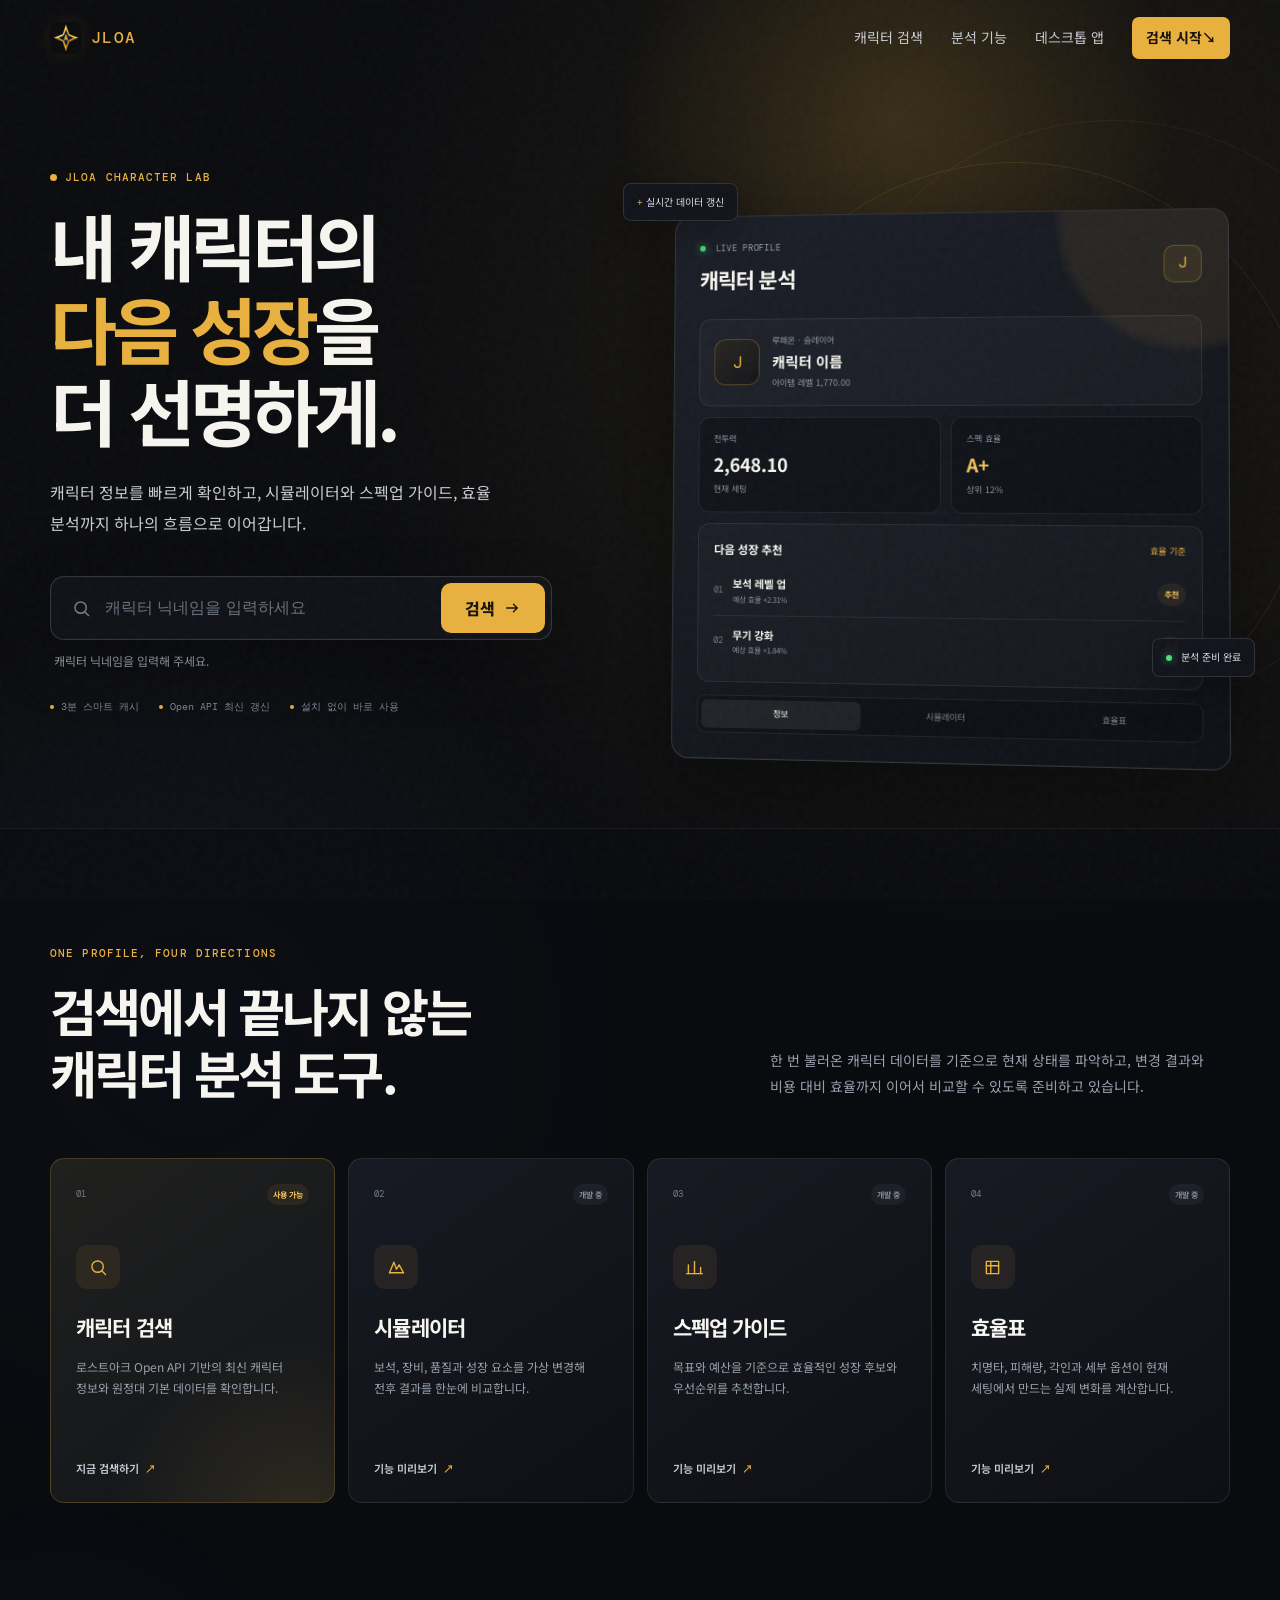
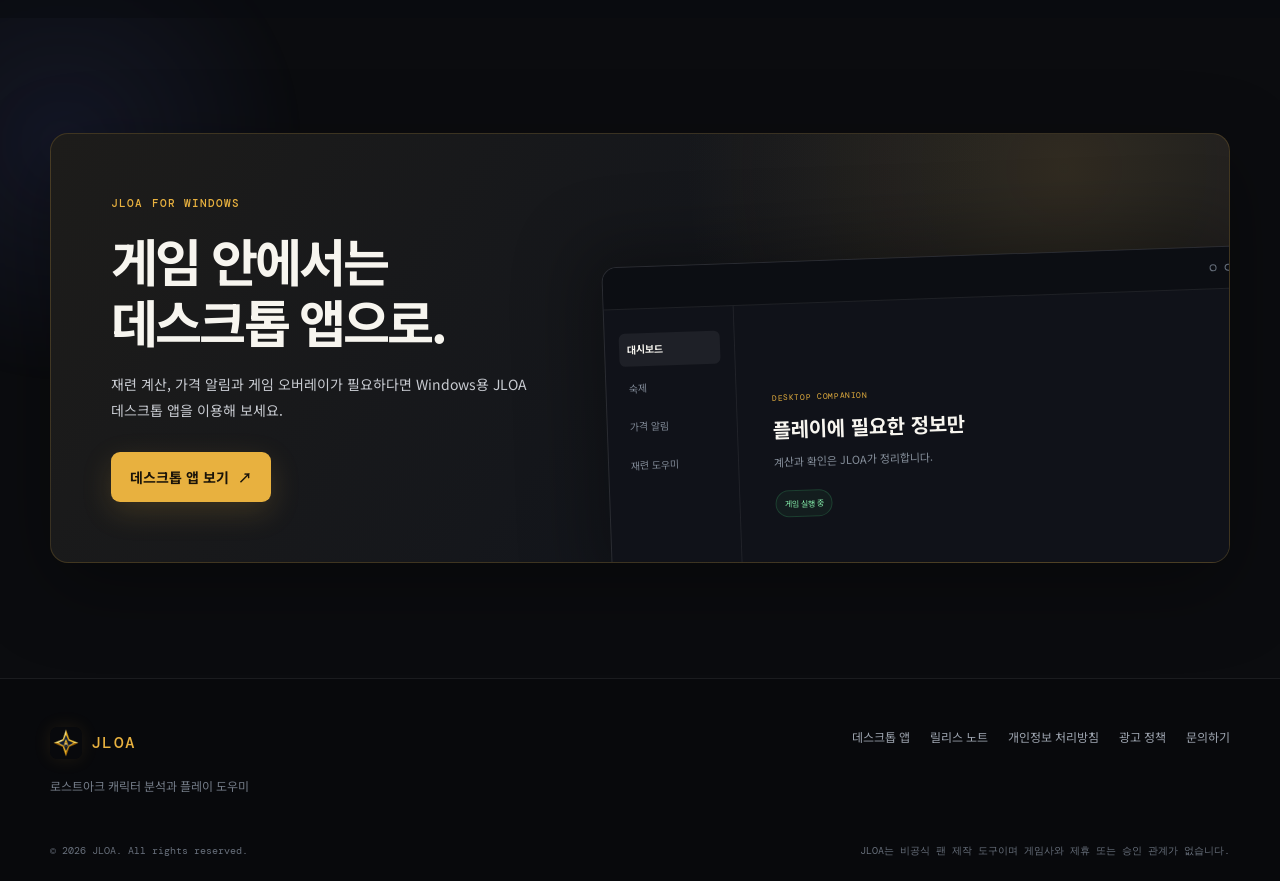
==== commit 9796e007: "Split web home and desktop app landing" ====
--- a/index.html
+++ b/index.html
@@ -7,11 +7,11 @@
     <meta name="referrer" content="strict-origin-when-cross-origin" />
     <link rel="canonical" href="https://jloa.cloud/" />
     <meta property="og:type" content="website" />
-    <meta property="og:site_name" content="지로아" />
-    <meta property="og:title" content="지로아(JLOA) — 로스트아크 플레이 도우미" />
+    <meta property="og:site_name" content="JLOA" />
+    <meta property="og:title" content="JLOA — 로스트아크 캐릭터 검색과 스펙 분석" />
     <meta
       property="og:description"
-      content="반복되는 계산과 확인을 정리해 주는 Windows용 로스트아크 데스크톱 애플리케이션"
+      content="캐릭터를 검색하고 시뮬레이터, 스펙업 가이드, 효율표까지 한곳에서 확인하세요."
     />
     <meta property="og:url" content="https://jloa.cloud/" />
     <meta property="og:image" content="https://jloa.cloud/jloa-icon.png" />
@@ -19,20 +19,21 @@
     <link rel="icon" type="image/png" href="/jloa-icon.png" />
     <meta
       name="description"
-      content="지로아(JLOA)는 로스트아크 플레이를 더 편하게 만드는 Windows 데스크톱 애플리케이션입니다."
+      content="JLOA에서 로스트아크 캐릭터를 검색하고 스펙 정보와 성장 방향을 확인하세요."
     />
-    <title>지로아(JLOA) — 로스트아크 플레이 도우미</title>
+    <title>JLOA — 로스트아크 캐릭터 검색과 스펙 분석</title>
     <script type="application/ld+json">
     {
       "@context": "https://schema.org",
       "@type": "WebSite",
-      "name": "지로아",
-      "alternateName": [
-        "JLOA",
-        "JLOA 지로아",
-        "jloa.cloud"
-      ],
-      "url": "https://jloa.cloud/"
+      "name": "JLOA",
+      "alternateName": ["지로아", "JLOA 지로아"],
+      "url": "https://jloa.cloud/",
+      "potentialAction": {
+        "@type": "SearchAction",
+        "target": "https://jloa.cloud/?character={character_name}",
+        "query-input": "required name=character_name"
+      }
     }
     </script>
     <link rel="preconnect" href="https://fonts.googleapis.com" />
@@ -42,52 +43,10 @@
       rel="stylesheet"
     />
     <link rel="stylesheet" href="/styles.css" />
-    <link rel="stylesheet" href="/responsive.css?v=20260714-0644" />
-    <style>
-      .security-hash {
-        display: block;
-        margin: 1rem 0;
-        padding: 1rem;
-        overflow-wrap: anywhere;
-        border: 1px solid rgba(255, 255, 255, 0.12);
-        border-radius: 12px;
-        background: rgba(255, 255, 255, 0.04);
-        font-family: "DM Mono", monospace;
-        font-size: 0.82rem;
-        line-height: 1.65;
-      }
-
-      .security-actions {
-        display: flex;
-        flex-wrap: wrap;
-        align-items: center;
-        gap: 0.75rem 1rem;
-        margin-top: 1rem;
-      }
-
-      button.text-link {
-        padding: 0;
-        border: 0;
-        background: transparent;
-        color: inherit;
-        font: inherit;
-        cursor: pointer;
-      }
-
-      .security-note,
-      .copy-status {
-        font-size: 0.86rem;
-        line-height: 1.7;
-        opacity: 0.72;
-      }
-
-      .copy-status {
-        min-height: 1.5em;
-        margin-top: 0.5rem;
-      }
-    </style>
+    <link rel="stylesheet" href="/responsive.css?v=20260716-frontend" />
+    <link rel="stylesheet" href="/web-app.css?v=20260716-frontend" />
   </head>
-  <body>
+  <body class="web-home">
     <a class="skip-link" href="#main">본문으로 건너뛰기</a>
 
     <div class="page-glow page-glow--one" aria-hidden="true"></div>
@@ -96,7 +55,7 @@
 
     <header class="site-header" data-header>
       <div class="container header-inner">
-        <a class="brand" href="#top" aria-label="JLOA 첫 화면">
+        <a class="brand" href="/" aria-label="JLOA 메인">
           <img class="brand-logo" src="/jloa-icon.png" alt="" width="32" height="32" />
           <span>JLOA</span>
         </a>
@@ -107,344 +66,260 @@
         </button>
 
         <nav id="site-nav" class="site-nav" aria-label="주요 메뉴" data-nav>
-          <a href="#features">기능</a>
-          <a href="#install">설치 안내</a>
-          <a href="#security">보안 검증</a>
-          <a href="#faq">자주 묻는 질문</a>
-          <a class="nav-download" href="#download" data-download-link>무료 다운로드 <span aria-hidden="true">↗</span></a>
+          <a href="#search">캐릭터 검색</a>
+          <a href="#services">분석 기능</a>
+          <a href="/desktop-app.html">데스크톱 앱</a>
+          <a class="nav-download web-nav-cta" href="#search">검색 시작 <span aria-hidden="true">↘</span></a>
         </nav>
       </div>
     </header>
 
     <main id="main">
-      <section id="character-search" class="section character-search-section">
+      <section id="search" class="web-hero">
+        <div class="container web-hero-layout">
+          <div class="web-hero-copy reveal">
+            <p class="eyebrow"><span class="pulse-dot"></span> JLOA CHARACTER LAB</p>
+            <h1>내 캐릭터의<br /><em>다음 성장</em>을<br />더 선명하게.</h1>
+            <p class="web-hero-description">
+              캐릭터 정보를 빠르게 확인하고, 시뮬레이터와 스펙업 가이드,
+              효율 분석까지 하나의 흐름으로 이어갑니다.
+            </p>
+
+            <form class="web-search-form" data-character-form>
+              <label class="sr-only" for="character-name">캐릭터 닉네임</label>
+              <span class="web-search-icon" aria-hidden="true">
+                <svg viewBox="0 0 24 24"><circle cx="11" cy="11" r="6.5" /><path d="m16 16 4 4" /></svg>
+              </span>
+              <input
+                id="character-name"
+                name="character"
+                type="search"
+                placeholder="캐릭터 닉네임을 입력하세요"
+                minlength="2"
+                maxlength="20"
+                autocomplete="off"
+                spellcheck="false"
+                required
+                data-character-input
+              />
+              <button type="submit" data-character-submit>
+                검색
+                <svg viewBox="0 0 24 24" aria-hidden="true"><path d="M5 12h14m-5-5 5 5-5 5" /></svg>
+              </button>
+            </form>
+
+            <div class="web-search-status" role="status" aria-live="polite" data-character-status>
+              캐릭터 닉네임을 입력해 주세요.
+            </div>
+
+            <div class="recent-searches" hidden data-recent-searches>
+              <span>최근 검색</span>
+              <div data-recent-search-list></div>
+            </div>
+
+            <ul class="web-trust-list" aria-label="검색 서비스 특징">
+              <li><i></i> 3분 스마트 캐시</li>
+              <li><i></i> Open API 최신 갱신</li>
+              <li><i></i> 설치 없이 바로 사용</li>
+            </ul>
+          </div>
+
+          <div class="web-hero-visual reveal reveal--late" aria-label="JLOA 분석 화면 미리보기">
+            <div class="web-orbit web-orbit--one" aria-hidden="true"></div>
+            <div class="web-orbit web-orbit--two" aria-hidden="true"></div>
+            <div class="analysis-preview">
+              <div class="analysis-preview-top">
+                <div>
+                  <span class="analysis-status"><i></i> LIVE PROFILE</span>
+                  <strong>캐릭터 분석</strong>
+                </div>
+                <span class="analysis-mark">J</span>
+              </div>
+              <div class="analysis-profile">
+                <div class="analysis-avatar">J</div>
+                <div>
+                  <span>루페온 · 슬레이어</span>
+                  <strong>캐릭터 이름</strong>
+                  <small>아이템 레벨 1,770.00</small>
+                </div>
+              </div>
+              <div class="analysis-score-grid">
+                <div><span>전투력</span><strong>2,648.10</strong><small>현재 세팅</small></div>
+                <div><span>스펙 효율</span><strong class="analysis-gold">A+</strong><small>상위 12%</small></div>
+              </div>
+              <div class="analysis-route">
+                <div class="analysis-route-head">
+                  <span>다음 성장 추천</span><small>효율 기준</small>
+                </div>
+                <div class="analysis-route-item">
+                  <span>01</span><div><strong>보석 레벨 업</strong><small>예상 효율 +2.31%</small></div><b>추천</b>
+                </div>
+                <div class="analysis-route-item">
+                  <span>02</span><div><strong>무기 강화</strong><small>예상 효율 +1.84%</small></div><b>비교</b>
+                </div>
+              </div>
+              <div class="analysis-tabs" aria-hidden="true">
+                <span class="active">정보</span><span>시뮬레이터</span><span>효율표</span>
+              </div>
+            </div>
+            <div class="web-floating-card web-floating-card--one"><span>+</span> 실시간 데이터 갱신</div>
+            <div class="web-floating-card web-floating-card--two"><i></i> 분석 준비 완료</div>
+          </div>
+        </div>
+      </section>
+
+      <section class="character-detail-section" hidden data-character-result>
         <div class="container">
-          <div class="character-search-panel reveal">
-            <div class="character-search-copy">
-              <p class="eyebrow"><span class="pulse-dot"></span> LOST ARK CHARACTER</p>
-              <h2>캐릭터 정보를<br /><em>빠르게 확인하세요.</em></h2>
+          <article class="character-detail-card">
+            <div class="character-detail-cover">
+              <div class="character-image-wrap">
+                <img src="/jloa-icon.png" alt="" data-character-image />
+              </div>
+              <div class="character-identity">
+                <div class="character-badges">
+                  <span data-character-server>서버</span>
+                  <span data-character-class>클래스</span>
+                </div>
+                <h2 data-character-name>캐릭터 이름</h2>
+                <p>
+                  <span data-character-title>칭호 없음</span>
+                  <i></i>
+                  <span data-character-guild>길드 미가입</span>
+                </p>
+              </div>
+              <div class="character-detail-actions">
+                <span class="source-chip" data-character-source>데이터 확인 중</span>
+                <button type="button" data-character-refresh>
+                  <svg viewBox="0 0 24 24" aria-hidden="true"><path d="M20 7v5h-5M4 17v-5h5"/><path d="M6.1 9A7 7 0 0 1 18.7 7M17.9 15A7 7 0 0 1 5.3 17"/></svg>
+                  최신 정보 갱신
+                </button>
+              </div>
+            </div>
+
+            <dl class="character-metric-grid">
+              <div><dt>아이템 레벨</dt><dd data-character-item-level>-</dd><small>Item Level</small></div>
+              <div><dt>전투 레벨</dt><dd data-character-level>-</dd><small>Combat Level</small></div>
+              <div><dt>원정대 레벨</dt><dd data-character-expedition>-</dd><small>Expedition</small></div>
+              <div><dt>PVP 등급</dt><dd data-character-pvp>-</dd><small>PVP Grade</small></div>
+            </dl>
+
+            <div class="character-tool-tabs" aria-label="캐릭터 분석 메뉴">
+              <button class="active" type="button">캐릭터 정보</button>
+              <button type="button" data-coming-soon="원정대">원정대 <small>준비 중</small></button>
+              <button type="button" data-coming-soon="시뮬레이터">시뮬레이터 <small>준비 중</small></button>
+              <button type="button" data-coming-soon="스펙업 가이드">스펙업 가이드 <small>준비 중</small></button>
+              <button type="button" data-coming-soon="효율표">효율표 <small>준비 중</small></button>
+            </div>
+
+            <p class="character-cache-meta" data-character-cache-meta></p>
+          </article>
+        </div>
+      </section>
+
+      <section id="services" class="section web-services">
+        <div class="container">
+          <div class="web-section-heading reveal">
+            <div>
+              <p class="eyebrow">ONE PROFILE, FOUR DIRECTIONS</p>
+              <h2>검색에서 끝나지 않는<br />캐릭터 분석 도구.</h2>
+            </div>
+            <p>
+              한 번 불러온 캐릭터 데이터를 기준으로 현재 상태를 파악하고,
+              변경 결과와 비용 대비 효율까지 이어서 비교할 수 있도록 준비하고 있습니다.
+            </p>
+          </div>
+
+          <div class="service-card-grid">
+            <article class="service-card service-card--active reveal">
+              <div class="service-card-top"><span>01</span><b>사용 가능</b></div>
+              <div class="service-icon">
+                <svg viewBox="0 0 24 24" aria-hidden="true"><circle cx="11" cy="11" r="6.5"/><path d="m16 16 4 4"/></svg>
+              </div>
+              <h3>캐릭터 검색</h3>
+              <p>로스트아크 Open API 기반의 최신 캐릭터 정보와 원정대 기본 데이터를 확인합니다.</p>
+              <a href="#search">지금 검색하기 <span>↗</span></a>
+            </article>
+
+            <article class="service-card reveal reveal--late">
+              <div class="service-card-top"><span>02</span><b>개발 중</b></div>
+              <div class="service-icon">
+                <svg viewBox="0 0 24 24" aria-hidden="true"><path d="M4 18 9 6l3 8 3-5 5 9"/><path d="M4 18h16"/></svg>
+              </div>
+              <h3>시뮬레이터</h3>
+              <p>보석, 장비, 품질과 성장 요소를 가상 변경해 전후 결과를 한눈에 비교합니다.</p>
+              <button type="button" data-coming-soon="시뮬레이터">기능 미리보기 <span>↗</span></button>
+            </article>
+
+            <article class="service-card reveal reveal--later">
+              <div class="service-card-top"><span>03</span><b>개발 중</b></div>
+              <div class="service-icon">
+                <svg viewBox="0 0 24 24" aria-hidden="true"><path d="M5 19V9m7 10V5m7 14v-7"/><path d="M3 19h18"/></svg>
+              </div>
+              <h3>스펙업 가이드</h3>
+              <p>목표와 예산을 기준으로 효율적인 성장 후보와 우선순위를 추천합니다.</p>
+              <button type="button" data-coming-soon="스펙업 가이드">기능 미리보기 <span>↗</span></button>
+            </article>
+
+            <article class="service-card reveal">
+              <div class="service-card-top"><span>04</span><b>개발 중</b></div>
+              <div class="service-icon">
+                <svg viewBox="0 0 24 24" aria-hidden="true"><path d="M5 5h14v14H5z"/><path d="M5 10h14M10 5v14"/></svg>
+              </div>
+              <h3>효율표</h3>
+              <p>치명타, 피해량, 각인과 세부 옵션이 현재 세팅에서 만드는 실제 변화를 계산합니다.</p>
+              <button type="button" data-coming-soon="효율표">기능 미리보기 <span>↗</span></button>
+            </article>
+          </div>
+        </div>
+      </section>
+
+      <section class="section desktop-promo-section">
+        <div class="container">
+          <div class="desktop-promo reveal">
+            <div class="desktop-promo-copy">
+              <p class="eyebrow">JLOA FOR WINDOWS</p>
+              <h2>게임 안에서는<br />데스크톱 앱으로.</h2>
               <p>
-                최근 3분 안에 조회한 캐릭터는 JLOA 서버 DB에서 즉시 불러옵니다.
-                최신 정보가 필요하면 갱신 버튼으로 로스트아크 Open API를 바로 조회합니다.
+                재련 계산, 가격 알림과 게임 오버레이가 필요하다면
+                Windows용 JLOA 데스크톱 앱을 이용해 보세요.
               </p>
-            </div>
-            <div class="character-search-workspace">
-              <form class="character-search-form" data-character-form>
-                <label class="sr-only" for="character-name">캐릭터 닉네임</label>
-                <input id="character-name" name="character" type="search"
-                       placeholder="캐릭터 닉네임을 입력하세요" minlength="2"
-                       maxlength="20" autocomplete="off" required data-character-input />
-                <button class="button button--primary" type="submit">검색</button>
-              </form>
-              <div class="character-search-status" role="status" aria-live="polite" data-character-status>
-                닉네임을 입력하면 캐릭터의 기본 정보를 확인할 수 있습니다.
-              </div>
-              <article class="character-result" hidden data-character-result>
-                <div class="character-result-head">
-                  <div>
-                    <span data-character-server>서버</span>
-                    <h3 data-character-name>캐릭터</h3>
-                    <p data-character-class>클래스</p>
-                  </div>
-                  <button class="character-refresh" type="button" data-character-refresh>최신 정보 갱신</button>
-                </div>
-                <dl class="character-stat-grid">
-                  <div><dt>아이템 레벨</dt><dd data-character-item-level>-</dd></div>
-                  <div><dt>전투 레벨</dt><dd data-character-level>-</dd></div>
-                  <div><dt>원정대 레벨</dt><dd data-character-expedition>-</dd></div>
-                  <div><dt>길드</dt><dd data-character-guild>-</dd></div>
-                </dl>
-                <p class="character-cache-meta" data-character-cache-meta></p>
-              </article>
-            </div>
-          </div>
-        </div>
-      </section>
-      <section id="top" class="hero section">
-        <div class="container hero-layout">
-          <div class="hero-copy reveal">
-            <p class="eyebrow"><span class="pulse-dot"></span> 지로아(JLOA) · WINDOWS DESKTOP COMPANION</p>
-            <h1>로스트아크에<br /><em>집중할 시간</em>을 <br>되찾으세요.</h1>
-            <p class="hero-description">
-              지로아(JLOA)는 반복되는 계산과 확인을 정리해 주는 로스트아크용 데스크톱 애플리케이션입니다.
-              필요한 정보는 게임 위 오버레이로, 중요한 변화는 알림으로 받아보세요.
-            </p>
-            <div id="download" class="hero-actions">
-              <a class="button button--primary" href="#" data-download-link>
-                <svg viewBox="0 0 24 24" aria-hidden="true"><path d="M12 3v11m0 0 4-4m-4 4-4-4M5 20h14" /></svg>
-                JLOA 무료 다운로드
+              <a class="button button--primary" href="/desktop-app.html">
+                데스크톱 앱 보기
+                <span aria-hidden="true">↗</span>
               </a>
-              <a class="text-link" href="#features">무엇을 할 수 있나요? <span aria-hidden="true">↓</span></a>
-            </div>
-            <p class="download-meta" data-release-meta>Windows 10/11 · 64비트 · 설치 파일 준비 중</p>
-            <aside class="download-warning" role="note">
-              <strong>Chrome에서 다운로드 경고가 표시될 수 있습니다.</strong>
-              JLOA는 새롭게 배포되는 Windows 실행 파일입니다. 설치 전
-              <a href="#security">VirusTotal 검사 결과와 SHA-256 체크섬</a>을 확인할 수 있습니다.
-            </aside>
-          </div>
-
-          <div class="hero-visual reveal reveal--late" aria-label="JLOA 앱 미리보기">
-            <div class="orbit orbit--one" aria-hidden="true"></div>
-            <div class="orbit orbit--two" aria-hidden="true"></div>
-            <div class="interface-window">
-              <div class="window-topbar">
-                <div class="window-brand">
-                  <span class="mini-mark">◆</span>
-                  <strong>JLOA</strong>
-                  <small>로스트아크 도우미</small>
-                </div>
-                <div class="window-controls" aria-hidden="true"><i></i><i></i><i></i></div>
-              </div>
-              <div class="window-body">
-                <aside class="preview-sidebar" aria-hidden="true">
-                  <span class="side-label">일반</span>
-                  <b>대시보드</b>
-                  <b>숙제</b>
-                  <b>가격 알림</b>
-                  <span class="side-label second">도우미</span>
-                  <b>쌀산기</b>
-                  <b>젬깎기</b>
-                  <b class="active">일반재련</b>
-                  <div class="game-online"><i></i> 게임 실행 중</div>
-                </aside>
-                <div class="preview-content">
-                  <div class="preview-heading">
-                    <div><span>재련 도우미</span><strong>다음 단계를 더 명확하게</strong></div>
-                    <span class="status-chip"><i></i> 실시간</span>
-                  </div>
-                  <div class="preview-stats">
-                    <div><span>현재 단계</span><strong>+11</strong></div>
-                    <div><span>필요 재료</span><strong>4,820<small>G</small></strong></div>
-                    <div><span>성공 확률</span><strong class="gold">10%</strong></div>
-                  </div>
-                  <div class="preview-card">
-                    <div class="card-title"><span>추천 경로</span><small>시세 반영</small></div>
-                    <div class="progress-row"><span>장인의 기운</span><b>42%</b></div>
-                    <div class="progress"><i></i></div>
-                    <div class="card-footer"><span>최소 비용 기준</span><button type="button">계산 완료</button></div>
-                  </div>
-                  <div class="preview-list">
-                    <div><i class="list-icon purple"></i><span>젬 가공 추천</span><b>준비됨</b></div>
-                    <div><i class="list-icon blue"></i><span>가격 알림</span><b>3개 감시 중</b></div>
-                  </div>
-                </div>
-              </div>
-            </div>
-            <div class="floating-note note--one"><span>✦</span> 게임 위에서 바로 확인</div>
-            <div class="floating-note note--two"><i></i> 알림 감시 중</div>
-          </div>
-        </div>
-        <div class="container trust-row reveal">
-          <span>HTTPS 공식 배포</span><i></i>
-          <span>VirusTotal 검사 결과 공개</span><i></i>
-          <span>SHA-256 체크섬 제공</span>
-        </div>
-      </section>
-
-      <section id="features" class="section features-section">
-        <div class="container">
-          <div class="section-heading reveal">
-            <p class="eyebrow">LESS SEARCHING, MORE PLAYING</p>
-            <h2>게임에 맞춰 필요한 정보를<br />빠르게 제공합니다.</h2>
-            <p>복잡한 메뉴 대신, 플레이 흐름을 방해하지 않는 도구를 만들고 있습니다.</p>
-          </div>
-
-          <div class="feature-grid">
-            <article class="feature-card feature-card--large reveal">
-              <div class="feature-icon icon-gold"><svg viewBox="0 0 24 24" aria-hidden="true"><path d="M12 3v18M3 12h18M5.5 5.5l13 13m0-13-13 13" /></svg></div>
-              <p class="feature-number">01</p>
-              <h3>플레이 중 바로 보는<br />게임 오버레이</h3>
-              <p>필요한 순간에만 나타나는 가벼운 오버레이로 계산 결과와 추천을 확인합니다.</p>
-              <div class="feature-graphic overlay-graphic" aria-hidden="true">
-                <div class="overlay-box"><span>다음 선택</span><strong>추천 경로 확인</strong><i></i></div>
-                <div class="cursor"></div>
-              </div>
-            </article>
-
-            <article class="feature-card reveal reveal--late">
-              <div class="feature-icon icon-violet"><svg viewBox="0 0 24 24" aria-hidden="true"><path d="M4 17.5 9.5 12 13 15.5 20 7M15 7h5v5" /></svg></div>
-              <p class="feature-number">02</p>
-              <h3>시세 변화는<br />알림으로</h3>
-              <p>관심 항목을 감시하고 조건에 맞는 가격 변화를 놓치지 않도록 알려줍니다.</p>
-              <div class="mini-chart" aria-hidden="true"><i></i><i></i><i></i><i></i><i></i><i></i><i></i></div>
-            </article>
-
-            <article class="feature-card feature-card--scan reveal reveal--later">
-              <div class="feature-icon icon-blue"><svg viewBox="0 0 24 24" aria-hidden="true"><rect x="4" y="4" width="16" height="16" rx="3"/><path d="m8 15 2.5-3 2.2 2 3.3-4" /></svg></div>
-              <p class="feature-number">03</p>
-              <h3>화면을 읽고<br />도움을 제안</h3>
-              <p>지원되는 화면에서는 현재 상태를 인식해 다음 선택에 필요한 정보를 보여줍니다.</p>
-              <div class="scan-lines" aria-hidden="true"><span></span><span></span><span></span></div>
-            </article>
-          </div>
-        </div>
-      </section>
-
-      <section class="section workflow-section">
-        <div class="container workflow-layout">
-          <div class="workflow-copy reveal">
-            <p class="eyebrow">BUILT AROUND YOUR FLOW</p>
-            <h2>계산은 앱에게,<br />판단은 플레이어에게.</h2>
-            <p>JLOA는 게임을 대신 조작하지 않습니다. 화면을 더 쉽게 읽고 필요한 계산을 덜어내는 보조 도구입니다.</p>
-            <a class="text-link" href="#install">3단계로 시작하기 <span aria-hidden="true">↓</span></a>
-          </div>
-          <ol class="workflow-list reveal reveal--late">
-            <li><span>01</span><div><strong>게임을 실행합니다</strong><p>평소처럼 로스트아크를 시작하세요.</p></div></li>
-            <li><span>02</span><div><strong>필요한 도구를 엽니다</strong><p>핫키 또는 메인 앱에서 원하는 기능을 선택합니다.</p></div></li>
-            <li><span>03</span><div><strong>정보를 보고 플레이합니다</strong><p>게임 흐름을 유지한 채 결과를 빠르게 확인합니다.</p></div></li>
-          </ol>
-        </div>
-      </section>
-
-      <section id="install" class="section install-section">
-        <div class="container install-panel reveal">
-          <div class="install-copy">
-            <p class="eyebrow">READY WHEN YOU ARE</p>
-            <h2>다운로드하고,<br />바로 시작하세요.</h2>
-            <p>한국어 설치 환경과 고정된 설치 흐름으로 복잡한 선택 없이 JLOA를 시작할 수 있습니다.</p>
-            <a class="button button--primary" href="#" data-download-link>
-              <svg viewBox="0 0 24 24" aria-hidden="true"><path d="M12 3v11m0 0 4-4m-4 4-4-4M5 20h14" /></svg>
-              Windows용 다운로드
-            </a>
-            <p class="install-fineprint">
-              Windows 10/11 · 64비트 · 관리자 권한이 필요할 수 있습니다.
-              <span>
-                Chrome은 신규 실행 파일에 경고를 표시할 수 있습니다.
-                설치 전 <a href="#security">보안 검증 정보</a>를 확인하세요.
-              </span>
-            </p>
-          </div>
-          <ol class="install-steps">
-            <li><span>1</span><div><strong>설치 파일 다운로드</strong><p>공식 배포 파일을 내려받습니다.</p></div></li>
-            <li><span>2</span><div><strong>Windows 확인 허용</strong><p>모든 사용자용 설치를 위한 UAC 확인이 표시됩니다.</p></div></li>
-            <li><span>3</span><div><strong>자동 설치 후 실행</strong><p>설치가 끝나면 JLOA가 자동으로 시작됩니다.</p></div></li>
-          </ol>
-        </div>
-      </section>
-
-
-      <section id="security" class="section features-section">
-        <div class="container">
-          <div class="section-heading reveal">
-            <p class="eyebrow">VERIFY BEFORE INSTALLING</p>
-            <h2>다운로드 파일을<br />직접 확인할 수 있습니다.</h2>
-          </div>
-
-          <div class="feature-grid">
-            <article class="feature-card feature-card--large reveal">
-              <p class="feature-number">VIRUSTOTAL</p>
-              <h3>다중 보안 엔진 검사 결과</h3>
-              <p>
-                <strong data-scan-summary>검사 결과 불러오는 중</strong><br />
-                <span data-scan-date></span>
-              </p>
-              <p class="security-note">
-                VirusTotal 결과는 검사 시점의 참고 자료이며 파일의 안전성을 절대적으로 보증하지는 않습니다.
-              </p>
-              <div class="security-actions">
-                <a
-                  class="text-link"
-                  href="#"
-                  target="_blank"
-                  rel="noopener noreferrer"
-                  data-virustotal-link
-                >
-                  VirusTotal 검사 결과 보기 <span aria-hidden="true">↗</span>
-                </a>
-              </div>
-            </article>
-
-            <article class="feature-card reveal reveal--late">
-              <p class="feature-number">SHA-256</p>
-              <h3>파일 무결성 확인</h3>
-              <p>다운로드한 설치 파일의 해시가 아래 값과 같은지 확인할 수 있습니다.</p>
-              <code class="security-hash" data-sha256>불러오는 중</code>
-              <div class="security-actions">
-                <button class="text-link" type="button" data-copy-sha256>
-                  SHA-256 복사
-                </button>
-                <a class="text-link" href="#" download data-checksum-link>
-                  체크섬 파일 받기
-                </a>
-              </div>
-              <p class="copy-status" aria-live="polite" data-copy-status></p>
-            </article>
-
-            <article class="feature-card reveal reveal--later">
-              <p class="feature-number">OFFICIAL RELEASE</p>
-              <h3>공식 배포 주소 확인</h3>
-              <p>
-                JLOA 설치 파일은 <strong>jloa.cloud</strong>에서 제공되는 파일만 공식 배포본으로 취급합니다.
-              </p>
-              <p class="security-note">
-                파일명: <strong data-file-name>불러오는 중</strong><br />
-                버전: <strong data-version>불러오는 중</strong>
-              </p>
-            </article>
-          </div>
-        </div>
-      </section>
-
-      <section id="faq" class="section faq-section">
-        <div class="container faq-layout">
-          <div class="faq-intro reveal">
-            <p class="eyebrow">GOOD TO KNOW</p>
-            <h2>시작하기 전에<br />확인하세요.</h2>
-            <p>다운로드 경고, 개인정보 처리 및 설치 환경에 관한 내용을 확인하세요.</p>
-          </div>
-          <div class="faq-list reveal reveal--late">
-            <details>
-              <summary>Chrome에서 다운로드 경고가 표시되는 이유는 무엇인가요?<span aria-hidden="true">+</span></summary>
-              <p>
-                JLOA는 새롭게 배포되는 Windows 실행 파일이므로 다운로드 평판이 충분히 쌓이기 전에는
-                Chrome에서 “일반적으로 다운로드하지 않는 파일”이라는 경고가 표시될 수 있습니다.
-                설치 전 주소가 jloa.cloud인지 확인하고, 위의 VirusTotal 결과와 SHA-256을 함께 확인해 주세요.
-              </p>
-            </details>
-            <details>
-              <summary>JLOA는 어떤 환경에서 사용할 수 있나요?<span aria-hidden="true">+</span></summary>
-              <p>Windows 10 또는 Windows 11 64비트 환경을 기준으로 제공합니다. 게임 오버레이는 창 모드 또는 테두리 없는 창 모드에서 더 안정적으로 사용할 수 있습니다.</p>
-            </details>
-            <details>
-              <summary>게임을 자동으로 조작하나요?<span aria-hidden="true">+</span></summary>
-              <p>아니요. JLOA는 정보 확인, 계산, 알림을 돕는 보조 도구이며 게임 내 행동을 자동으로 실행하지 않습니다.</p>
-            </details>
-            <details>
-              <summary>광고와 개인정보는 어떻게 안내되나요?<span aria-hidden="true">+</span></summary>
-              <p>현재 배포본에 적용되는 개인정보 처리 및 광고 운영 방식은 개인정보 처리방침과 광고 정책에서 확인할 수 있습니다. 기능이 변경되면 해당 문서도 함께 갱신합니다.</p>
-            </details>
-          </div>
-        </div>
-      </section>
-
-      <section class="section final-cta-section">
-        <div class="container final-cta reveal">
-          <div class="final-mark" aria-hidden="true">✦</div>
-          <p class="eyebrow">JLOA FOR LOST ARK</p>
-          <h2>오늘의 플레이를<br />더 가볍게 만드세요.</h2>
-          <a class="button button--primary" href="#" data-download-link>
-            JLOA 무료 다운로드 <span aria-hidden="true">↗</span>
-          </a>
-          <p data-release-meta>Windows 10/11 · 64비트</p>
+            </div>
+            <div class="desktop-promo-window" aria-hidden="true">
+              <div class="desktop-promo-bar"><span></span><i></i><i></i><i></i></div>
+              <div class="desktop-promo-body">
+                <aside><b>대시보드</b><span>숙제</span><span>가격 알림</span><span>재련 도우미</span></aside>
+                <div>
+                  <small>DESKTOP COMPANION</small>
+                  <strong>플레이에 필요한 정보만</strong>
+                  <p>계산과 확인은 JLOA가 정리합니다.</p>
+                  <em>게임 실행 중</em>
+                </div>
+              </div>
+            </div>
+          </div>
         </div>
       </section>
     </main>
 
     <footer class="site-footer">
       <div class="container footer-inner">
-        <div><a class="brand" href="#top"><img class="brand-logo" src="/jloa-icon.png" alt="" width="32" height="32" /><span>JLOA</span></a><p>로스트아크 플레이 도우미</p></div>
+        <div>
+          <a class="brand" href="/">
+            <img class="brand-logo" src="/jloa-icon.png" alt="" width="32" height="32" />
+            <span>JLOA</span>
+          </a>
+          <p>로스트아크 캐릭터 분석과 플레이 도우미</p>
+        </div>
         <div class="footer-links">
+          <a href="/desktop-app.html">데스크톱 앱</a>
           <a href="#" data-release-link>릴리스 노트</a>
           <a href="#" data-privacy-link>개인정보 처리방침</a>
           <a href="#" data-ad-policy-link>광고 정책</a>
-          <a
-            href="https://open.kakao.com/o/sCe2zYDi"
-            target="_blank"
-            rel="noopener noreferrer"
-          >
-            문의하기
-          </a>
+          <a href="#" data-support-link>문의하기</a>
         </div>
       </div>
       <div class="container footer-bottom">
@@ -453,7 +328,9 @@
       </div>
     </footer>
 
-    <noscript><p class="noscript">다운로드 링크를 사용하려면 JavaScript를 켜 주세요.</p></noscript>
+    <div class="web-toast" role="status" aria-live="polite" hidden data-web-toast></div>
+    <noscript><p class="noscript">캐릭터 검색을 사용하려면 JavaScript를 켜 주세요.</p></noscript>
     <script src="/app.js"></script>
+    <script src="/web-app.js"></script>
   </body>
 </html>
--- a/styles.css
+++ b/styles.css
@@ -114,40 +114,3 @@
   .container { width: min(100% - 36px, 1180px); }.section { padding: 82px 0; }.header-inner { min-height: 64px; }.menu-toggle { position: relative; z-index: 2; display: grid; gap: 5px; width: 40px; place-items: center; }.menu-toggle span:not(.sr-only) { display: block; width: 20px; height: 1px; background: var(--ink); transition: transform .2s ease; }.menu-toggle[aria-expanded="true"] span:nth-child(2) { transform: translateY(3px) rotate(45deg); }.menu-toggle[aria-expanded="true"] span:nth-child(3) { transform: translateY(-3px) rotate(-45deg); }.site-nav { position: absolute; top: 64px; right: 18px; left: 18px; display: grid; gap: 0; padding: 9px; border: 1px solid var(--border); border-radius: 10px; background: #171a20; box-shadow: var(--shadow); opacity: 0; pointer-events: none; transform: translateY(-8px); transition: opacity .2s ease, transform .2s ease; }.site-nav.is-open { opacity: 1; pointer-events: auto; transform: translateY(0); }.site-nav > a:not(.nav-download) { padding: 12px; }.nav-download { margin-top: 5px; text-align: center; }.hero { padding-top: 58px; }.hero h1 { font-size: clamp(36px, 11vw, 51px); }.hero-description { font-size: 15px; }.hero-visual { min-height: 340px; }.interface-window { top: 14px; }.window-body { min-height: 252px; }.window-topbar { height: 37px; padding: 0 11px; }.preview-sidebar { flex-basis: 78px; gap: 4px; padding: 11px 6px; }.preview-sidebar b { padding: 4px; font-size: 7px; }.preview-sidebar b.active::before { left: -6px; }.side-label { margin: 0 4px; font-size: 6px; }.side-label.second { margin-top: 2px; }.game-online { right: 6px; bottom: 8px; left: 6px; padding: 4px 1px; font-size: 6px; }.preview-content { padding: 15px; }.preview-heading strong { font-size: 12px; }.preview-heading span,.status-chip { font-size: 7px; }.preview-stats { gap: 5px; margin-top: 10px; }.preview-stats div { padding: 6px; }.preview-stats span { font-size: 6px; }.preview-stats strong { font-size: 10px; }.preview-card { margin-top: 8px; padding: 8px; }.card-title span { font-size: 8px; }.card-title small,.progress-row,.card-footer { font-size: 6px; }.progress-row { margin-top: 7px; }.card-footer { margin-top: 7px; }.card-footer button { padding: 3px 5px; font-size: 6px; }.preview-list { gap: 3px; margin-top: 7px; }.preview-list div { gap: 5px; font-size: 6px; }.list-icon { width: 5px; height: 5px; }.floating-note { padding: 7px 8px; font-size: 8px; }.note--one { top: -8px; left: -5px; }.note--two { right: -4px; bottom: 8px; }.orbit--one { top: 0; right: -45px; width: 375px; height: 375px; }.orbit--two { top: 38px; right: 20px; width: 285px; height: 285px; }.trust-row { display: grid; gap: 8px; justify-items: center; padding-top: 33px; }.trust-row i { display: none; }.feature-grid { grid-template-columns: 1fr; margin-top: 35px; }.feature-card--large { grid-column: auto; }.feature-card { min-height: 330px; }.workflow-list li { grid-template-columns: 42px 1fr; padding: 18px; }.install-panel { gap: 34px; padding: 32px 24px; }.faq-list summary { gap: 10px; font-size: 14px; }.final-cta { padding: 63px 18px; }.footer-inner,.footer-bottom { display: grid; gap: 24px; }.footer-links { justify-content: flex-start; gap: 12px 17px; }.footer-bottom { margin-top: 34px; }.final-cta-section { padding-bottom: 82px; }
 }
 @media (prefers-reduced-motion: reduce) { html { scroll-behavior: auto; }.reveal { opacity: 1; transform: none; transition: none; }.pulse-dot,.scan-lines::after { animation: none; } * { transition-duration: .01ms !important; animation-duration: .01ms !important; animation-iteration-count: 1 !important; } }
-
-/* Character search */
-.character-search-section { z-index: 2; padding-top: 72px; padding-bottom: 32px; }
-.character-search-panel { display: grid; grid-template-columns: .85fr 1.15fr; gap: 56px; padding: 46px; border: 1px solid rgba(232,177,63,.22); border-radius: 16px; background: linear-gradient(135deg, rgba(29,28,26,.96), rgba(17,20,27,.96)); box-shadow: var(--shadow); }
-.character-search-copy h2 { margin: 0; font-size: clamp(31px, 4vw, 49px); line-height: 1.2; letter-spacing: -.055em; }
-.character-search-copy h2 em { color: var(--gold); font-style: normal; }
-.character-search-copy > p:last-child { margin: 20px 0 0; color: var(--muted-strong); font-size: 14px; line-height: 1.8; word-break: keep-all; }
-.character-search-workspace { min-width: 0; }
-.character-search-form { display: grid; grid-template-columns: 1fr auto; gap: 10px; }
-.character-search-form input { min-width: 0; height: 50px; padding: 0 16px; border: 1px solid rgba(255,255,255,.14); border-radius: 9px; outline: none; color: var(--ink); background: #0f1117; }
-.character-search-form input:focus { border-color: rgba(232,177,63,.7); box-shadow: 0 0 0 3px rgba(232,177,63,.1); }
-.character-search-status { min-height: 24px; margin-top: 10px; color: var(--muted); font-size: 12px; }
-.character-result { margin-top: 16px; padding: 22px; border: 1px solid rgba(255,255,255,.1); border-radius: 12px; background: rgba(10,12,16,.58); }
-.character-result-head { display: flex; align-items: flex-start; justify-content: space-between; gap: 18px; }
-.character-result-head span { color: var(--gold); font-size: 11px; }
-.character-result-head h3 { margin: 2px 0 0; font-size: 25px; letter-spacing: -.04em; }
-.character-result-head p { margin: 1px 0 0; color: var(--muted); font-size: 13px; }
-.character-refresh { padding: 8px 11px; border: 1px solid rgba(232,177,63,.35); border-radius: 7px; color: var(--gold-bright); background: rgba(232,177,63,.06); cursor: pointer; }
-.character-refresh:disabled { opacity: .45; cursor: wait; }
-.character-stat-grid { display: grid; grid-template-columns: repeat(4, 1fr); gap: 8px; margin: 20px 0 0; }
-.character-stat-grid div { min-width: 0; padding: 11px; border: 1px solid rgba(255,255,255,.07); border-radius: 8px; background: rgba(255,255,255,.025); }
-.character-stat-grid dt { color: var(--muted); font-size: 10px; }
-.character-stat-grid dd { overflow: hidden; margin: 3px 0 0; font-size: 14px; font-weight: 700; text-overflow: ellipsis; white-space: nowrap; }
-.character-cache-meta { margin: 13px 0 0; color: #7f8794; font-size: 10px; }
-
-@media (max-width: 900px) {
-  .character-search-panel { grid-template-columns: 1fr; gap: 40px; }
-}
-
-@media (max-width: 660px) {
-  .character-search-section { padding-top: 38px; }
-  .character-search-panel { gap: 30px; padding: 28px 20px; }
-  .character-search-form { grid-template-columns: 1fr; }
-  .character-stat-grid { grid-template-columns: 1fr 1fr; }
-  .character-result-head { display: grid; }
-  .character-refresh { justify-self: start; }
-}
--- a/web-app.css
+++ b/web-app.css
@@ -0,0 +1,1296 @@
+/* JLOA web service home */
+
+.web-home {
+  background:
+    radial-gradient(circle at 78% 13%, rgba(232, 177, 63, 0.09), transparent 28%),
+    radial-gradient(circle at 15% 42%, rgba(96, 165, 250, 0.055), transparent 25%),
+    var(--bg);
+}
+
+.recent-searches[hidden],
+.character-detail-section[hidden],
+.web-toast[hidden] {
+  display: none !important;
+}
+
+.web-home .site-header {
+  position: fixed;
+  right: 0;
+  left: 0;
+}
+
+.web-home .web-nav-cta {
+  min-height: 38px;
+}
+
+.web-hero {
+  position: relative;
+  z-index: 1;
+  min-height: 820px;
+  padding: 168px 0 112px;
+  overflow: hidden;
+}
+
+.web-hero::before {
+  position: absolute;
+  top: 120px;
+  right: -10vw;
+  width: 46vw;
+  height: 46vw;
+  border: 1px solid rgba(232, 177, 63, 0.07);
+  border-radius: 50%;
+  content: "";
+  pointer-events: none;
+}
+
+.web-hero-layout {
+  display: grid;
+  grid-template-columns: minmax(0, 0.92fr) minmax(520px, 1.08fr);
+  align-items: center;
+  gap: clamp(56px, 7vw, 94px);
+}
+
+.web-hero-copy {
+  min-width: 0;
+}
+
+.web-hero-copy h1 {
+  margin: 0;
+  font-size: clamp(48px, 5.7vw, 76px);
+  line-height: 1.13;
+  letter-spacing: -0.065em;
+  text-wrap: balance;
+}
+
+.web-hero-copy h1 em {
+  color: var(--gold);
+  font-style: normal;
+}
+
+.web-hero-description {
+  max-width: 560px;
+  margin: 27px 0 0;
+  color: var(--muted-strong);
+  font-size: 16px;
+  line-height: 1.9;
+  word-break: keep-all;
+}
+
+.web-search-form {
+  position: relative;
+  display: grid;
+  grid-template-columns: 48px minmax(0, 1fr) auto;
+  align-items: center;
+  width: min(620px, 100%);
+  min-height: 64px;
+  margin-top: 38px;
+  padding: 6px;
+  border: 1px solid rgba(255, 255, 255, 0.14);
+  border-radius: 14px;
+  background: rgba(18, 20, 26, 0.92);
+  box-shadow:
+    0 24px 60px rgba(0, 0, 0, 0.25),
+    0 0 0 1px rgba(255, 255, 255, 0.018) inset;
+  backdrop-filter: blur(16px);
+  transition: border-color 0.2s ease, box-shadow 0.2s ease;
+}
+
+.web-search-form:focus-within {
+  border-color: rgba(232, 177, 63, 0.65);
+  box-shadow:
+    0 25px 70px rgba(0, 0, 0, 0.3),
+    0 0 0 4px rgba(232, 177, 63, 0.08);
+}
+
+.web-search-icon {
+  display: grid;
+  place-items: center;
+  color: #747d89;
+}
+
+.web-search-icon svg {
+  width: 21px;
+  height: 21px;
+  fill: none;
+  stroke: currentColor;
+  stroke-width: 1.7;
+  stroke-linecap: round;
+}
+
+.web-search-form input {
+  min-width: 0;
+  height: 50px;
+  padding: 0 10px 0 0;
+  border: 0;
+  outline: 0;
+  color: var(--ink);
+  background: transparent;
+  font-size: 16px;
+}
+
+.web-search-form input::placeholder {
+  color: #69717e;
+}
+
+.web-search-form input::-webkit-search-cancel-button {
+  filter: invert(1);
+  opacity: 0.45;
+}
+
+.web-search-form button {
+  display: inline-flex;
+  min-width: 104px;
+  min-height: 50px;
+  align-items: center;
+  justify-content: center;
+  gap: 8px;
+  padding: 0 18px;
+  border: 0;
+  border-radius: 10px;
+  color: #18130a;
+  background: var(--gold);
+  font-weight: 800;
+  cursor: pointer;
+  transition: background 0.2s ease, transform 0.2s ease;
+}
+
+.web-search-form button:hover {
+  background: var(--gold-bright);
+  transform: translateY(-1px);
+}
+
+.web-search-form button:disabled {
+  opacity: 0.6;
+  cursor: wait;
+  transform: none;
+}
+
+.web-search-form button svg {
+  width: 18px;
+  height: 18px;
+  fill: none;
+  stroke: currentColor;
+  stroke-width: 1.8;
+  stroke-linecap: round;
+  stroke-linejoin: round;
+}
+
+.web-search-status {
+  min-height: 23px;
+  margin: 11px 0 0 4px;
+  color: var(--muted);
+  font-size: 12px;
+}
+
+.web-search-status.is-error {
+  color: #fb7185;
+}
+
+.web-search-status.is-success {
+  color: #86efac;
+}
+
+.recent-searches {
+  display: flex;
+  align-items: center;
+  flex-wrap: wrap;
+  gap: 9px;
+  margin-top: 14px;
+}
+
+.recent-searches > span {
+  color: #757e8b;
+  font-size: 11px;
+}
+
+.recent-searches > div {
+  display: flex;
+  flex-wrap: wrap;
+  gap: 7px;
+}
+
+.recent-searches button {
+  padding: 6px 9px;
+  border: 1px solid rgba(255, 255, 255, 0.09);
+  border-radius: 999px;
+  color: #b8bec8;
+  background: rgba(255, 255, 255, 0.035);
+  font-size: 11px;
+  cursor: pointer;
+  transition: color 0.2s ease, border-color 0.2s ease;
+}
+
+.recent-searches button:hover {
+  border-color: rgba(232, 177, 63, 0.4);
+  color: var(--gold-bright);
+}
+
+.web-trust-list {
+  display: flex;
+  flex-wrap: wrap;
+  gap: 12px 20px;
+  margin: 25px 0 0;
+  padding: 0;
+  color: #818996;
+  font-family: "DM Mono", monospace;
+  font-size: 10px;
+  list-style: none;
+}
+
+.web-trust-list li {
+  display: inline-flex;
+  align-items: center;
+  gap: 7px;
+}
+
+.web-trust-list i {
+  width: 4px;
+  height: 4px;
+  border-radius: 50%;
+  background: var(--gold);
+}
+
+.web-hero-visual {
+  position: relative;
+  min-width: 0;
+  min-height: 540px;
+  perspective: 1200px;
+}
+
+.analysis-preview {
+  position: absolute;
+  z-index: 2;
+  top: 34px;
+  right: 0;
+  width: min(570px, 100%);
+  overflow: hidden;
+  padding: 26px;
+  border: 1px solid rgba(255, 255, 255, 0.12);
+  border-radius: 18px;
+  background:
+    linear-gradient(145deg, rgba(28, 31, 40, 0.98), rgba(14, 16, 22, 0.98));
+  box-shadow:
+    0 35px 100px rgba(0, 0, 0, 0.42),
+    0 0 0 1px rgba(255, 255, 255, 0.02) inset;
+  transform: rotateY(-5deg) rotateX(1.5deg);
+  transform-origin: center right;
+}
+
+.analysis-preview::before {
+  position: absolute;
+  top: -120px;
+  right: -90px;
+  width: 260px;
+  height: 260px;
+  border-radius: 50%;
+  background: rgba(232, 177, 63, 0.08);
+  filter: blur(4px);
+  content: "";
+}
+
+.analysis-preview-top,
+.analysis-profile,
+.analysis-route-head,
+.analysis-route-item {
+  position: relative;
+  z-index: 1;
+  display: flex;
+  align-items: center;
+}
+
+.analysis-preview-top {
+  justify-content: space-between;
+}
+
+.analysis-preview-top > div {
+  display: grid;
+  gap: 6px;
+}
+
+.analysis-preview-top strong {
+  font-size: 22px;
+  letter-spacing: -0.04em;
+}
+
+.analysis-status {
+  color: #9ca4b1;
+  font-family: "DM Mono", monospace;
+  font-size: 9px;
+  letter-spacing: 0.08em;
+}
+
+.analysis-status i {
+  display: inline-block;
+  width: 6px;
+  height: 6px;
+  margin-right: 5px;
+  border-radius: 50%;
+  background: var(--green);
+  box-shadow: 0 0 10px rgba(74, 222, 128, 0.8);
+}
+
+.analysis-mark {
+  display: grid;
+  width: 38px;
+  height: 38px;
+  place-items: center;
+  border: 1px solid rgba(232, 177, 63, 0.28);
+  border-radius: 10px;
+  color: var(--gold);
+  background: rgba(232, 177, 63, 0.08);
+  font-family: "DM Mono", monospace;
+}
+
+.analysis-profile {
+  gap: 13px;
+  margin-top: 24px;
+  padding: 15px;
+  border: 1px solid rgba(255, 255, 255, 0.08);
+  border-radius: 12px;
+  background: rgba(255, 255, 255, 0.025);
+}
+
+.analysis-avatar {
+  display: grid;
+  flex: 0 0 48px;
+  height: 48px;
+  place-items: center;
+  border: 1px solid rgba(232, 177, 63, 0.28);
+  border-radius: 12px;
+  color: var(--gold);
+  background: linear-gradient(145deg, #29261f, #14161c);
+  font-family: "DM Mono", monospace;
+  font-size: 18px;
+}
+
+.analysis-profile > div:last-child {
+  display: grid;
+  min-width: 0;
+}
+
+.analysis-profile span,
+.analysis-profile small {
+  color: #8e96a3;
+  font-size: 9px;
+}
+
+.analysis-profile strong {
+  margin: 2px 0;
+  font-size: 15px;
+}
+
+.analysis-score-grid {
+  position: relative;
+  z-index: 1;
+  display: grid;
+  grid-template-columns: 1fr 1fr;
+  gap: 10px;
+  margin-top: 11px;
+}
+
+.analysis-score-grid > div {
+  display: grid;
+  padding: 15px;
+  border: 1px solid rgba(255, 255, 255, 0.08);
+  border-radius: 12px;
+  background: rgba(8, 10, 14, 0.35);
+}
+
+.analysis-score-grid span,
+.analysis-score-grid small {
+  color: #858e9b;
+  font-size: 9px;
+}
+
+.analysis-score-grid strong {
+  margin: 3px 0;
+  font-size: 19px;
+}
+
+.analysis-score-grid .analysis-gold {
+  color: var(--gold-bright);
+}
+
+.analysis-route {
+  position: relative;
+  z-index: 1;
+  margin-top: 11px;
+  padding: 16px;
+  border: 1px solid rgba(255, 255, 255, 0.08);
+  border-radius: 12px;
+  background: rgba(255, 255, 255, 0.022);
+}
+
+.analysis-route-head {
+  justify-content: space-between;
+  margin-bottom: 7px;
+}
+
+.analysis-route-head span {
+  font-size: 12px;
+  font-weight: 700;
+}
+
+.analysis-route-head small {
+  color: var(--gold);
+  font-size: 9px;
+}
+
+.analysis-route-item {
+  gap: 10px;
+  padding: 10px 0;
+}
+
+.analysis-route-item + .analysis-route-item {
+  border-top: 1px solid rgba(255, 255, 255, 0.07);
+}
+
+.analysis-route-item > span {
+  color: #6f7784;
+  font-family: "DM Mono", monospace;
+  font-size: 9px;
+}
+
+.analysis-route-item > div {
+  display: grid;
+  flex: 1;
+}
+
+.analysis-route-item strong {
+  font-size: 11px;
+}
+
+.analysis-route-item small {
+  color: #858d99;
+  font-size: 8px;
+}
+
+.analysis-route-item b {
+  padding: 4px 7px;
+  border-radius: 999px;
+  color: var(--gold-bright);
+  background: rgba(232, 177, 63, 0.08);
+  font-size: 8px;
+}
+
+.analysis-tabs {
+  position: relative;
+  z-index: 1;
+  display: grid;
+  grid-template-columns: repeat(3, 1fr);
+  gap: 4px;
+  margin-top: 13px;
+  padding: 4px;
+  border: 1px solid rgba(255, 255, 255, 0.08);
+  border-radius: 9px;
+  background: rgba(0, 0, 0, 0.16);
+  color: #777f8c;
+  font-size: 9px;
+  text-align: center;
+}
+
+.analysis-tabs span {
+  padding: 7px;
+  border-radius: 6px;
+}
+
+.analysis-tabs .active {
+  color: var(--ink);
+  background: rgba(255, 255, 255, 0.07);
+}
+
+.web-orbit {
+  position: absolute;
+  border: 1px solid rgba(232, 177, 63, 0.12);
+  border-radius: 50%;
+}
+
+.web-orbit--one {
+  top: -10px;
+  right: -80px;
+  width: 590px;
+  height: 590px;
+}
+
+.web-orbit--two {
+  top: 80px;
+  right: 30px;
+  width: 440px;
+  height: 440px;
+  border-color: rgba(96, 165, 250, 0.08);
+}
+
+.web-floating-card {
+  position: absolute;
+  z-index: 3;
+  padding: 10px 13px;
+  border: 1px solid rgba(255, 255, 255, 0.12);
+  border-radius: 8px;
+  color: #d8dde4;
+  background: rgba(18, 21, 28, 0.9);
+  box-shadow: 0 16px 38px rgba(0, 0, 0, 0.3);
+  backdrop-filter: blur(12px);
+  font-size: 10px;
+}
+
+.web-floating-card--one {
+  top: 11px;
+  left: -18px;
+}
+
+.web-floating-card--one span {
+  color: var(--gold);
+}
+
+.web-floating-card--two {
+  right: -25px;
+  bottom: 35px;
+}
+
+.web-floating-card--two i {
+  display: inline-block;
+  width: 6px;
+  height: 6px;
+  margin-right: 6px;
+  border-radius: 50%;
+  background: var(--green);
+  box-shadow: 0 0 9px rgba(74, 222, 128, 0.7);
+}
+
+.character-detail-section {
+  position: relative;
+  z-index: 3;
+  padding: 0 0 80px;
+}
+
+.character-detail-card {
+  overflow: hidden;
+  border: 1px solid rgba(255, 255, 255, 0.11);
+  border-radius: 18px;
+  background:
+    radial-gradient(circle at 92% -10%, rgba(232, 177, 63, 0.11), transparent 34%),
+    linear-gradient(145deg, #171a22, #0f1117);
+  box-shadow: 0 28px 90px rgba(0, 0, 0, 0.32);
+}
+
+.character-detail-cover {
+  display: grid;
+  grid-template-columns: auto minmax(0, 1fr) auto;
+  align-items: center;
+  gap: 20px;
+  padding: 28px 30px;
+}
+
+.character-image-wrap {
+  display: grid;
+  width: 92px;
+  height: 92px;
+  overflow: hidden;
+  place-items: center;
+  border: 1px solid rgba(232, 177, 63, 0.25);
+  border-radius: 18px;
+  background: #101219;
+}
+
+.character-image-wrap img {
+  width: 100%;
+  height: 100%;
+  object-fit: cover;
+  object-position: top center;
+}
+
+.character-image-wrap img.is-placeholder {
+  width: 46px;
+  height: 46px;
+  object-fit: contain;
+  opacity: 0.72;
+}
+
+.character-badges {
+  display: flex;
+  flex-wrap: wrap;
+  gap: 6px;
+}
+
+.character-badges span {
+  padding: 4px 7px;
+  border: 1px solid rgba(255, 255, 255, 0.09);
+  border-radius: 999px;
+  color: #a6aeba;
+  background: rgba(255, 255, 255, 0.035);
+  font-size: 9px;
+}
+
+.character-identity h2 {
+  margin: 7px 0 3px;
+  font-size: 29px;
+  line-height: 1.2;
+  letter-spacing: -0.045em;
+}
+
+.character-identity p {
+  display: flex;
+  align-items: center;
+  flex-wrap: wrap;
+  gap: 8px;
+  margin: 0;
+  color: #8d96a3;
+  font-size: 11px;
+}
+
+.character-identity p i {
+  width: 3px;
+  height: 3px;
+  border-radius: 50%;
+  background: var(--gold);
+}
+
+.character-detail-actions {
+  display: flex;
+  align-items: flex-end;
+  flex-direction: column;
+  gap: 10px;
+}
+
+.source-chip {
+  padding: 5px 8px;
+  border: 1px solid rgba(74, 222, 128, 0.2);
+  border-radius: 999px;
+  color: #86efac;
+  background: rgba(74, 222, 128, 0.05);
+  font-size: 9px;
+}
+
+.source-chip.is-cache {
+  border-color: rgba(96, 165, 250, 0.2);
+  color: #93c5fd;
+  background: rgba(96, 165, 250, 0.05);
+}
+
+.source-chip.is-stale {
+  border-color: rgba(251, 191, 36, 0.22);
+  color: #fcd34d;
+  background: rgba(251, 191, 36, 0.05);
+}
+
+.character-detail-actions button {
+  display: inline-flex;
+  align-items: center;
+  gap: 7px;
+  padding: 9px 11px;
+  border: 1px solid rgba(232, 177, 63, 0.28);
+  border-radius: 8px;
+  color: var(--gold-bright);
+  background: rgba(232, 177, 63, 0.055);
+  font-size: 11px;
+  cursor: pointer;
+}
+
+.character-detail-actions button:disabled {
+  opacity: 0.45;
+  cursor: wait;
+}
+
+.character-detail-actions svg {
+  width: 14px;
+  height: 14px;
+  fill: none;
+  stroke: currentColor;
+  stroke-width: 1.8;
+  stroke-linecap: round;
+  stroke-linejoin: round;
+}
+
+.character-metric-grid {
+  display: grid;
+  grid-template-columns: repeat(4, 1fr);
+  gap: 1px;
+  margin: 0;
+  border-top: 1px solid rgba(255, 255, 255, 0.08);
+  border-bottom: 1px solid rgba(255, 255, 255, 0.08);
+  background: rgba(255, 255, 255, 0.07);
+}
+
+.character-metric-grid > div {
+  display: grid;
+  padding: 21px 25px;
+  background: #11141a;
+}
+
+.character-metric-grid dt,
+.character-metric-grid small {
+  color: #7e8794;
+  font-size: 9px;
+}
+
+.character-metric-grid dd {
+  margin: 3px 0;
+  color: #f0f2f5;
+  font-family: "DM Mono", monospace;
+  font-size: 19px;
+  font-weight: 500;
+}
+
+.character-tool-tabs {
+  display: flex;
+  align-items: center;
+  overflow-x: auto;
+  gap: 6px;
+  padding: 15px 20px;
+  scrollbar-width: none;
+}
+
+.character-tool-tabs::-webkit-scrollbar {
+  display: none;
+}
+
+.character-tool-tabs button {
+  display: inline-flex;
+  flex: 0 0 auto;
+  align-items: center;
+  gap: 7px;
+  padding: 9px 12px;
+  border: 0;
+  border-radius: 8px;
+  color: #8e97a4;
+  background: transparent;
+  font-size: 11px;
+  cursor: pointer;
+}
+
+.character-tool-tabs button:hover,
+.character-tool-tabs button.active {
+  color: var(--ink);
+  background: rgba(255, 255, 255, 0.055);
+}
+
+.character-tool-tabs small {
+  padding: 2px 5px;
+  border-radius: 999px;
+  color: #737c89;
+  background: rgba(255, 255, 255, 0.055);
+  font-size: 7px;
+}
+
+.character-detail-card .character-cache-meta {
+  margin: 0;
+  padding: 0 30px 20px;
+  color: #747d89;
+  font-size: 10px;
+}
+
+.web-services {
+  z-index: 1;
+  border-top: 1px solid rgba(255, 255, 255, 0.055);
+  background: rgba(10, 12, 16, 0.56);
+}
+
+.web-section-heading {
+  display: grid;
+  grid-template-columns: 1fr 0.72fr;
+  align-items: end;
+  gap: 80px;
+}
+
+.web-section-heading h2 {
+  margin: 0;
+  font-size: clamp(34px, 4vw, 53px);
+  line-height: 1.22;
+  letter-spacing: -0.055em;
+}
+
+.web-section-heading > p {
+  margin: 0 0 4px;
+  color: var(--muted);
+  font-size: 14px;
+  line-height: 1.85;
+  word-break: keep-all;
+}
+
+.service-card-grid {
+  display: grid;
+  grid-template-columns: repeat(4, 1fr);
+  gap: 13px;
+  margin-top: 54px;
+}
+
+.service-card {
+  position: relative;
+  display: flex;
+  min-height: 345px;
+  overflow: hidden;
+  flex-direction: column;
+  padding: 25px;
+  border: 1px solid rgba(255, 255, 255, 0.09);
+  border-radius: 14px;
+  background: linear-gradient(145deg, rgba(27, 30, 38, 0.88), rgba(15, 17, 23, 0.92));
+  transition: transform 0.25s ease, border-color 0.25s ease;
+}
+
+.service-card:hover {
+  border-color: rgba(232, 177, 63, 0.28);
+  transform: translateY(-5px);
+}
+
+.service-card--active {
+  border-color: rgba(232, 177, 63, 0.22);
+  background:
+    radial-gradient(circle at 90% 110%, rgba(232, 177, 63, 0.15), transparent 44%),
+    linear-gradient(145deg, #20201e, #11141a);
+}
+
+.service-card-top {
+  display: flex;
+  align-items: center;
+  justify-content: space-between;
+  color: #737c89;
+  font-family: "DM Mono", monospace;
+  font-size: 9px;
+}
+
+.service-card-top b {
+  padding: 4px 6px;
+  border-radius: 999px;
+  color: #818a96;
+  background: rgba(255, 255, 255, 0.045);
+  font-family: "Noto Sans KR", sans-serif;
+  font-size: 8px;
+}
+
+.service-card--active .service-card-top b {
+  color: var(--gold-bright);
+  background: rgba(232, 177, 63, 0.08);
+}
+
+.service-icon {
+  display: grid;
+  width: 44px;
+  height: 44px;
+  margin-top: 40px;
+  place-items: center;
+  border-radius: 11px;
+  color: var(--gold);
+  background: rgba(232, 177, 63, 0.08);
+}
+
+.service-icon svg {
+  width: 21px;
+  height: 21px;
+  fill: none;
+  stroke: currentColor;
+  stroke-width: 1.6;
+  stroke-linecap: round;
+  stroke-linejoin: round;
+}
+
+.service-card h3 {
+  margin: 21px 0 0;
+  font-size: 21px;
+  letter-spacing: -0.04em;
+}
+
+.service-card p {
+  margin: 11px 0 24px;
+  color: var(--muted);
+  font-size: 12px;
+  line-height: 1.8;
+  word-break: keep-all;
+}
+
+.service-card > a,
+.service-card > button {
+  display: inline-flex;
+  align-items: center;
+  align-self: flex-start;
+  gap: 6px;
+  margin-top: auto;
+  padding: 0;
+  border: 0;
+  color: #cbd0d7;
+  background: transparent;
+  font-size: 11px;
+  font-weight: 600;
+  cursor: pointer;
+}
+
+.service-card > a span,
+.service-card > button span {
+  color: var(--gold);
+}
+
+.desktop-promo-section {
+  z-index: 1;
+}
+
+.desktop-promo {
+  position: relative;
+  display: grid;
+  min-height: 430px;
+  overflow: hidden;
+  grid-template-columns: 0.9fr 1.1fr;
+  align-items: center;
+  gap: 60px;
+  padding: 60px;
+  border: 1px solid rgba(232, 177, 63, 0.18);
+  border-radius: 18px;
+  background:
+    radial-gradient(circle at 86% 8%, rgba(232, 177, 63, 0.14), transparent 35%),
+    linear-gradient(125deg, #1d1c1a, #12151c 66%);
+  box-shadow: var(--shadow);
+}
+
+.desktop-promo-copy {
+  position: relative;
+  z-index: 2;
+}
+
+.desktop-promo-copy h2 {
+  margin: 0;
+  font-size: clamp(34px, 4vw, 52px);
+  line-height: 1.2;
+  letter-spacing: -0.055em;
+}
+
+.desktop-promo-copy > p:not(.eyebrow) {
+  max-width: 440px;
+  margin: 20px 0 28px;
+  color: var(--muted-strong);
+  font-size: 14px;
+  line-height: 1.85;
+  word-break: keep-all;
+}
+
+.desktop-promo-window {
+  position: absolute;
+  right: -38px;
+  bottom: -38px;
+  width: 56%;
+  overflow: hidden;
+  border: 1px solid rgba(255, 255, 255, 0.11);
+  border-radius: 15px 0 0 0;
+  background: #101219;
+  box-shadow: -20px -20px 70px rgba(0, 0, 0, 0.3);
+  transform: rotate(-2deg);
+}
+
+.desktop-promo-bar {
+  display: flex;
+  height: 42px;
+  align-items: center;
+  gap: 8px;
+  padding: 0 14px;
+  border-bottom: 1px solid rgba(255, 255, 255, 0.08);
+  background: #0c0e13;
+}
+
+.desktop-promo-bar span {
+  flex: 1;
+}
+
+.desktop-promo-bar i {
+  width: 7px;
+  height: 7px;
+  border: 1px solid #646d79;
+  border-radius: 50%;
+}
+
+.desktop-promo-body {
+  display: grid;
+  grid-template-columns: 130px 1fr;
+  min-height: 300px;
+}
+
+.desktop-promo-body aside {
+  display: grid;
+  align-content: start;
+  gap: 6px;
+  padding: 24px 14px;
+  border-right: 1px solid rgba(255, 255, 255, 0.07);
+  color: #7f8895;
+  font-size: 10px;
+}
+
+.desktop-promo-body aside b,
+.desktop-promo-body aside span {
+  padding: 8px;
+  border-radius: 6px;
+}
+
+.desktop-promo-body aside b {
+  color: var(--ink);
+  background: rgba(255, 255, 255, 0.06);
+}
+
+.desktop-promo-body > div {
+  display: grid;
+  align-content: center;
+  padding: 35px;
+}
+
+.desktop-promo-body small {
+  color: var(--gold);
+  font-family: "DM Mono", monospace;
+  font-size: 8px;
+  letter-spacing: 0.08em;
+}
+
+.desktop-promo-body strong {
+  margin-top: 8px;
+  font-size: 20px;
+}
+
+.desktop-promo-body p {
+  margin: 7px 0 20px;
+  color: #858e9a;
+  font-size: 11px;
+}
+
+.desktop-promo-body em {
+  justify-self: start;
+  padding: 6px 8px;
+  border: 1px solid rgba(74, 222, 128, 0.18);
+  border-radius: 999px;
+  color: #86efac;
+  background: rgba(74, 222, 128, 0.05);
+  font-size: 8px;
+  font-style: normal;
+}
+
+.web-toast {
+  position: fixed;
+  z-index: 80;
+  right: 24px;
+  bottom: 24px;
+  max-width: min(360px, calc(100% - 48px));
+  padding: 12px 15px;
+  border: 1px solid rgba(232, 177, 63, 0.25);
+  border-radius: 10px;
+  color: #e6e9ed;
+  background: rgba(19, 22, 29, 0.94);
+  box-shadow: 0 20px 60px rgba(0, 0, 0, 0.4);
+  backdrop-filter: blur(14px);
+  font-size: 12px;
+}
+
+@media (max-width: 1080px) {
+  .web-hero-layout {
+    grid-template-columns: minmax(0, 0.88fr) minmax(460px, 1.12fr);
+    gap: 40px;
+  }
+
+  .service-card-grid {
+    grid-template-columns: 1fr 1fr;
+  }
+
+  .service-card {
+    min-height: 310px;
+  }
+}
+
+@media (max-width: 900px) {
+  .web-hero {
+    padding-top: 130px;
+  }
+
+  .web-hero-layout {
+    grid-template-columns: 1fr;
+  }
+
+  .web-hero-copy {
+    max-width: 680px;
+  }
+
+  .web-hero-visual {
+    width: min(620px, 100%);
+    margin: 0 auto;
+  }
+
+  .analysis-preview {
+    left: 0;
+    transform: none;
+  }
+
+  .web-section-heading {
+    grid-template-columns: 1fr;
+    gap: 24px;
+  }
+
+  .web-section-heading > p {
+    max-width: 600px;
+  }
+
+  .desktop-promo {
+    min-height: 680px;
+    grid-template-columns: 1fr;
+    align-items: start;
+  }
+
+  .desktop-promo-window {
+    right: -24px;
+    bottom: -25px;
+    width: 86%;
+  }
+}
+
+@media (max-width: 720px) {
+  .web-hero {
+    min-height: 0;
+    padding: 112px 0 76px;
+  }
+
+  .web-hero-copy h1 {
+    font-size: clamp(40px, 11vw, 58px);
+  }
+
+  .web-hero-visual {
+    min-height: 455px;
+  }
+
+  .analysis-preview {
+    top: 24px;
+    padding: 18px;
+  }
+
+  .web-orbit--one {
+    width: 460px;
+    height: 460px;
+  }
+
+  .web-orbit--two {
+    width: 340px;
+    height: 340px;
+  }
+
+  .web-floating-card--one {
+    left: -4px;
+  }
+
+  .web-floating-card--two {
+    right: -4px;
+  }
+
+  .character-detail-cover {
+    grid-template-columns: auto 1fr;
+    padding: 24px;
+  }
+
+  .character-detail-actions {
+    grid-column: 1 / -1;
+    align-items: center;
+    flex-direction: row;
+    justify-content: space-between;
+  }
+
+  .character-metric-grid {
+    grid-template-columns: 1fr 1fr;
+  }
+
+  .service-card-grid {
+    grid-template-columns: 1fr;
+  }
+
+  .service-card {
+    min-height: 290px;
+  }
+
+  .desktop-promo {
+    min-height: 620px;
+    padding: 40px 28px;
+  }
+
+  .desktop-promo-window {
+    width: 96%;
+  }
+}
+
+@media (max-width: 520px) {
+  .web-search-form {
+    grid-template-columns: 38px minmax(0, 1fr);
+    padding: 7px;
+  }
+
+  .web-search-form button {
+    grid-column: 1 / -1;
+    width: 100%;
+  }
+
+  .web-trust-list {
+    display: grid;
+  }
+
+  .web-hero-visual {
+    min-height: 420px;
+  }
+
+  .analysis-preview {
+    padding: 15px;
+  }
+
+  .analysis-preview-top strong {
+    font-size: 18px;
+  }
+
+  .analysis-profile {
+    margin-top: 16px;
+  }
+
+  .analysis-route {
+    padding: 12px;
+  }
+
+  .web-floating-card {
+    display: none;
+  }
+
+  .character-detail-cover {
+    grid-template-columns: 1fr;
+    text-align: center;
+  }
+
+  .character-image-wrap {
+    margin: 0 auto;
+  }
+
+  .character-badges,
+  .character-identity p {
+    justify-content: center;
+  }
+
+  .character-detail-actions {
+    align-items: stretch;
+    flex-direction: column;
+  }
+
+  .character-detail-actions button {
+    justify-content: center;
+  }
+
+  .character-metric-grid > div {
+    padding: 18px;
+  }
+
+  .character-detail-card .character-cache-meta {
+    padding-right: 20px;
+    padding-left: 20px;
+  }
+
+  .desktop-promo {
+    min-height: 590px;
+  }
+
+  .desktop-promo-window {
+    right: -70px;
+    width: 125%;
+  }
+
+  .desktop-promo-body {
+    grid-template-columns: 100px 1fr;
+  }
+}
+
+@media (prefers-reduced-motion: reduce) {
+  .analysis-preview,
+  .service-card {
+    transform: none;
+  }
+}
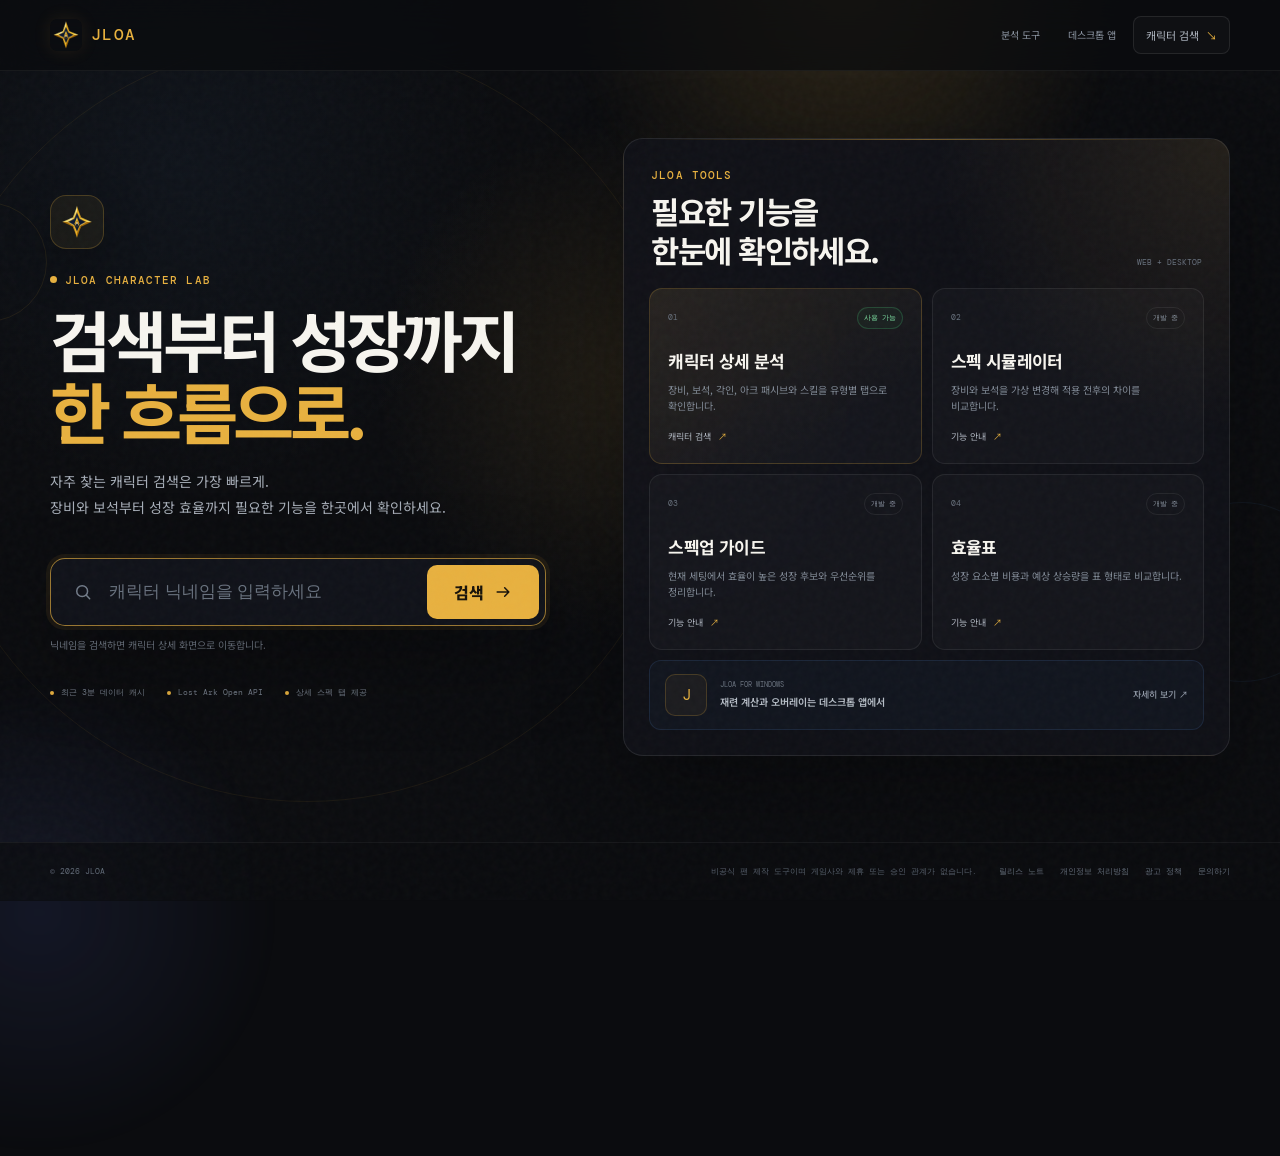
==== commit f07576be: "Refine dashboard and character tabs" ====
--- a/index.html
+++ b/index.html
@@ -31,7 +31,7 @@
       "url": "https://jloa.cloud/",
       "potentialAction": {
         "@type": "SearchAction",
-        "target": "https://jloa.cloud/?character={character_name}",
+        "target": "https://jloa.cloud/character.html?name={character_name}",
         "query-input": "required name=character_name"
       }
     }
@@ -43,8 +43,8 @@
       rel="stylesheet"
     />
     <link rel="stylesheet" href="/styles.css" />
-    <link rel="stylesheet" href="/responsive.css?v=20260716-frontend" />
-    <link rel="stylesheet" href="/web-app.css?v=20260716-frontend" />
+    <link rel="stylesheet" href="/responsive.css?v=20260716-search" />
+    <link rel="stylesheet" href="/web-app.css?v=20260716-search" />
   </head>
   <body class="web-home">
     <a class="skip-link" href="#main">본문으로 건너뛰기</a>
@@ -53,36 +53,38 @@
     <div class="page-glow page-glow--two" aria-hidden="true"></div>
     <div class="grain" aria-hidden="true"></div>
 
-    <header class="site-header" data-header>
-      <div class="container header-inner">
+    <header class="search-header">
+      <div class="container search-header-inner">
         <a class="brand" href="/" aria-label="JLOA 메인">
           <img class="brand-logo" src="/jloa-icon.png" alt="" width="32" height="32" />
           <span>JLOA</span>
         </a>
-
-        <button class="menu-toggle" type="button" aria-expanded="false" aria-controls="site-nav" data-menu-toggle>
-          <span class="sr-only">메뉴 열기</span>
-          <span></span><span></span>
-        </button>
-
-        <nav id="site-nav" class="site-nav" aria-label="주요 메뉴" data-nav>
-          <a href="#search">캐릭터 검색</a>
-          <a href="#services">분석 기능</a>
+        <nav class="search-header-nav" aria-label="주요 기능">
+          <a href="#tools">분석 도구</a>
           <a href="/desktop-app.html">데스크톱 앱</a>
-          <a class="nav-download web-nav-cta" href="#search">검색 시작 <span aria-hidden="true">↘</span></a>
+          <a class="search-header-link" href="#character-search">
+            캐릭터 검색
+            <span aria-hidden="true">↘</span>
+          </a>
         </nav>
       </div>
     </header>
 
-    <main id="main">
-      <section id="search" class="web-hero">
-        <div class="container web-hero-layout">
-          <div class="web-hero-copy reveal">
+    <main id="main" class="search-main">
+      <section class="search-stage">
+        <div class="search-orbit search-orbit--one" aria-hidden="true"></div>
+        <div class="search-orbit search-orbit--two" aria-hidden="true"></div>
+
+        <div class="container search-stage-inner">
+          <div id="character-search" class="search-focus">
+            <div class="search-brand-mark" aria-hidden="true">
+              <img src="/jloa-icon.png" alt="" />
+            </div>
             <p class="eyebrow"><span class="pulse-dot"></span> JLOA CHARACTER LAB</p>
-            <h1>내 캐릭터의<br /><em>다음 성장</em>을<br />더 선명하게.</h1>
-            <p class="web-hero-description">
-              캐릭터 정보를 빠르게 확인하고, 시뮬레이터와 스펙업 가이드,
-              효율 분석까지 하나의 흐름으로 이어갑니다.
+            <h1>검색부터 성장까지<br /><em>한 흐름으로.</em></h1>
+            <p class="search-description">
+              자주 찾는 캐릭터 검색은 가장 빠르게.<br />
+              장비와 보석부터 성장 효율까지 필요한 기능을 한곳에서 확인하세요.
             </p>
 
             <form class="web-search-form" data-character-form>
@@ -99,6 +101,7 @@
                 maxlength="20"
                 autocomplete="off"
                 spellcheck="false"
+                autofocus
                 required
                 data-character-input
               />
@@ -109,7 +112,7 @@
             </form>
 
             <div class="web-search-status" role="status" aria-live="polite" data-character-status>
-              캐릭터 닉네임을 입력해 주세요.
+              닉네임을 검색하면 캐릭터 상세 화면으로 이동합니다.
             </div>
 
             <div class="recent-searches" hidden data-recent-searches>
@@ -117,220 +120,81 @@
               <div data-recent-search-list></div>
             </div>
 
-            <ul class="web-trust-list" aria-label="검색 서비스 특징">
-              <li><i></i> 3분 스마트 캐시</li>
-              <li><i></i> Open API 최신 갱신</li>
-              <li><i></i> 설치 없이 바로 사용</li>
+            <ul class="search-trust-list" aria-label="검색 서비스 특징">
+              <li><i></i> 최근 3분 데이터 캐시</li>
+              <li><i></i> Lost Ark Open API</li>
+              <li><i></i> 상세 스펙 탭 제공</li>
             </ul>
           </div>
 
-          <div class="web-hero-visual reveal reveal--late" aria-label="JLOA 분석 화면 미리보기">
-            <div class="web-orbit web-orbit--one" aria-hidden="true"></div>
-            <div class="web-orbit web-orbit--two" aria-hidden="true"></div>
-            <div class="analysis-preview">
-              <div class="analysis-preview-top">
-                <div>
-                  <span class="analysis-status"><i></i> LIVE PROFILE</span>
-                  <strong>캐릭터 분석</strong>
-                </div>
-                <span class="analysis-mark">J</span>
+          <div id="tools" class="home-tool-panel">
+            <div class="home-tool-heading">
+              <div>
+                <p class="eyebrow">JLOA TOOLS</p>
+                <h2>필요한 기능을<br />한눈에 확인하세요.</h2>
               </div>
-              <div class="analysis-profile">
-                <div class="analysis-avatar">J</div>
-                <div>
-                  <span>루페온 · 슬레이어</span>
-                  <strong>캐릭터 이름</strong>
-                  <small>아이템 레벨 1,770.00</small>
-                </div>
-              </div>
-              <div class="analysis-score-grid">
-                <div><span>전투력</span><strong>2,648.10</strong><small>현재 세팅</small></div>
-                <div><span>스펙 효율</span><strong class="analysis-gold">A+</strong><small>상위 12%</small></div>
-              </div>
-              <div class="analysis-route">
-                <div class="analysis-route-head">
-                  <span>다음 성장 추천</span><small>효율 기준</small>
-                </div>
-                <div class="analysis-route-item">
-                  <span>01</span><div><strong>보석 레벨 업</strong><small>예상 효율 +2.31%</small></div><b>추천</b>
-                </div>
-                <div class="analysis-route-item">
-                  <span>02</span><div><strong>무기 강화</strong><small>예상 효율 +1.84%</small></div><b>비교</b>
-                </div>
-              </div>
-              <div class="analysis-tabs" aria-hidden="true">
-                <span class="active">정보</span><span>시뮬레이터</span><span>효율표</span>
-              </div>
-            </div>
-            <div class="web-floating-card web-floating-card--one"><span>+</span> 실시간 데이터 갱신</div>
-            <div class="web-floating-card web-floating-card--two"><i></i> 분석 준비 완료</div>
-          </div>
-        </div>
-      </section>
-
-      <section class="character-detail-section" hidden data-character-result>
-        <div class="container">
-          <article class="character-detail-card">
-            <div class="character-detail-cover">
-              <div class="character-image-wrap">
-                <img src="/jloa-icon.png" alt="" data-character-image />
-              </div>
-              <div class="character-identity">
-                <div class="character-badges">
-                  <span data-character-server>서버</span>
-                  <span data-character-class>클래스</span>
-                </div>
-                <h2 data-character-name>캐릭터 이름</h2>
-                <p>
-                  <span data-character-title>칭호 없음</span>
-                  <i></i>
-                  <span data-character-guild>길드 미가입</span>
-                </p>
-              </div>
-              <div class="character-detail-actions">
-                <span class="source-chip" data-character-source>데이터 확인 중</span>
-                <button type="button" data-character-refresh>
-                  <svg viewBox="0 0 24 24" aria-hidden="true"><path d="M20 7v5h-5M4 17v-5h5"/><path d="M6.1 9A7 7 0 0 1 18.7 7M17.9 15A7 7 0 0 1 5.3 17"/></svg>
-                  최신 정보 갱신
-                </button>
-              </div>
-            </div>
-
-            <dl class="character-metric-grid">
-              <div><dt>아이템 레벨</dt><dd data-character-item-level>-</dd><small>Item Level</small></div>
-              <div><dt>전투 레벨</dt><dd data-character-level>-</dd><small>Combat Level</small></div>
-              <div><dt>원정대 레벨</dt><dd data-character-expedition>-</dd><small>Expedition</small></div>
-              <div><dt>PVP 등급</dt><dd data-character-pvp>-</dd><small>PVP Grade</small></div>
-            </dl>
-
-            <div class="character-tool-tabs" aria-label="캐릭터 분석 메뉴">
-              <button class="active" type="button">캐릭터 정보</button>
-              <button type="button" data-coming-soon="원정대">원정대 <small>준비 중</small></button>
-              <button type="button" data-coming-soon="시뮬레이터">시뮬레이터 <small>준비 중</small></button>
-              <button type="button" data-coming-soon="스펙업 가이드">스펙업 가이드 <small>준비 중</small></button>
-              <button type="button" data-coming-soon="효율표">효율표 <small>준비 중</small></button>
-            </div>
-
-            <p class="character-cache-meta" data-character-cache-meta></p>
-          </article>
-        </div>
-      </section>
-
-      <section id="services" class="section web-services">
-        <div class="container">
-          <div class="web-section-heading reveal">
-            <div>
-              <p class="eyebrow">ONE PROFILE, FOUR DIRECTIONS</p>
-              <h2>검색에서 끝나지 않는<br />캐릭터 분석 도구.</h2>
-            </div>
-            <p>
-              한 번 불러온 캐릭터 데이터를 기준으로 현재 상태를 파악하고,
-              변경 결과와 비용 대비 효율까지 이어서 비교할 수 있도록 준비하고 있습니다.
-            </p>
-          </div>
-
-          <div class="service-card-grid">
-            <article class="service-card service-card--active reveal">
-              <div class="service-card-top"><span>01</span><b>사용 가능</b></div>
-              <div class="service-icon">
-                <svg viewBox="0 0 24 24" aria-hidden="true"><circle cx="11" cy="11" r="6.5"/><path d="m16 16 4 4"/></svg>
-              </div>
-              <h3>캐릭터 검색</h3>
-              <p>로스트아크 Open API 기반의 최신 캐릭터 정보와 원정대 기본 데이터를 확인합니다.</p>
-              <a href="#search">지금 검색하기 <span>↗</span></a>
-            </article>
-
-            <article class="service-card reveal reveal--late">
-              <div class="service-card-top"><span>02</span><b>개발 중</b></div>
-              <div class="service-icon">
-                <svg viewBox="0 0 24 24" aria-hidden="true"><path d="M4 18 9 6l3 8 3-5 5 9"/><path d="M4 18h16"/></svg>
-              </div>
-              <h3>시뮬레이터</h3>
-              <p>보석, 장비, 품질과 성장 요소를 가상 변경해 전후 결과를 한눈에 비교합니다.</p>
-              <button type="button" data-coming-soon="시뮬레이터">기능 미리보기 <span>↗</span></button>
-            </article>
-
-            <article class="service-card reveal reveal--later">
-              <div class="service-card-top"><span>03</span><b>개발 중</b></div>
-              <div class="service-icon">
-                <svg viewBox="0 0 24 24" aria-hidden="true"><path d="M5 19V9m7 10V5m7 14v-7"/><path d="M3 19h18"/></svg>
-              </div>
-              <h3>스펙업 가이드</h3>
-              <p>목표와 예산을 기준으로 효율적인 성장 후보와 우선순위를 추천합니다.</p>
-              <button type="button" data-coming-soon="스펙업 가이드">기능 미리보기 <span>↗</span></button>
-            </article>
-
-            <article class="service-card reveal">
-              <div class="service-card-top"><span>04</span><b>개발 중</b></div>
-              <div class="service-icon">
-                <svg viewBox="0 0 24 24" aria-hidden="true"><path d="M5 5h14v14H5z"/><path d="M5 10h14M10 5v14"/></svg>
-              </div>
-              <h3>효율표</h3>
-              <p>치명타, 피해량, 각인과 세부 옵션이 현재 세팅에서 만드는 실제 변화를 계산합니다.</p>
-              <button type="button" data-coming-soon="효율표">기능 미리보기 <span>↗</span></button>
-            </article>
-          </div>
-        </div>
-      </section>
-
-      <section class="section desktop-promo-section">
-        <div class="container">
-          <div class="desktop-promo reveal">
-            <div class="desktop-promo-copy">
-              <p class="eyebrow">JLOA FOR WINDOWS</p>
-              <h2>게임 안에서는<br />데스크톱 앱으로.</h2>
-              <p>
-                재련 계산, 가격 알림과 게임 오버레이가 필요하다면
-                Windows용 JLOA 데스크톱 앱을 이용해 보세요.
-              </p>
-              <a class="button button--primary" href="/desktop-app.html">
-                데스크톱 앱 보기
-                <span aria-hidden="true">↗</span>
-              </a>
-            </div>
-            <div class="desktop-promo-window" aria-hidden="true">
-              <div class="desktop-promo-bar"><span></span><i></i><i></i><i></i></div>
-              <div class="desktop-promo-body">
-                <aside><b>대시보드</b><span>숙제</span><span>가격 알림</span><span>재련 도우미</span></aside>
-                <div>
-                  <small>DESKTOP COMPANION</small>
-                  <strong>플레이에 필요한 정보만</strong>
-                  <p>계산과 확인은 JLOA가 정리합니다.</p>
-                  <em>게임 실행 중</em>
-                </div>
-              </div>
-            </div>
+              <span>WEB + DESKTOP</span>
+            </div>
+
+            <div class="home-tool-grid">
+              <article class="home-tool-card home-tool-card--active">
+                <div class="home-tool-card-top"><span>01</span><b>사용 가능</b></div>
+                <h3>캐릭터 상세 분석</h3>
+                <p>장비, 보석, 각인, 아크 패시브와 스킬을 유형별 탭으로 확인합니다.</p>
+                <a href="#character-search">캐릭터 검색 <span>↗</span></a>
+              </article>
+
+              <article class="home-tool-card">
+                <div class="home-tool-card-top"><span>02</span><b>개발 중</b></div>
+                <h3>스펙 시뮬레이터</h3>
+                <p>장비와 보석을 가상 변경해 적용 전후의 차이를 비교합니다.</p>
+                <button type="button" data-coming-soon="스펙 시뮬레이터">기능 안내 <span>↗</span></button>
+              </article>
+
+              <article class="home-tool-card">
+                <div class="home-tool-card-top"><span>03</span><b>개발 중</b></div>
+                <h3>스펙업 가이드</h3>
+                <p>현재 세팅에서 효율이 높은 성장 후보와 우선순위를 정리합니다.</p>
+                <button type="button" data-coming-soon="스펙업 가이드">기능 안내 <span>↗</span></button>
+              </article>
+
+              <article class="home-tool-card">
+                <div class="home-tool-card-top"><span>04</span><b>개발 중</b></div>
+                <h3>효율표</h3>
+                <p>성장 요소별 비용과 예상 상승량을 표 형태로 비교합니다.</p>
+                <button type="button" data-coming-soon="효율표">기능 안내 <span>↗</span></button>
+              </article>
+            </div>
+
+            <a class="home-desktop-strip" href="/desktop-app.html">
+              <span class="home-desktop-mark">J</span>
+              <span>
+                <small>JLOA FOR WINDOWS</small>
+                <strong>재련 계산과 오버레이는 데스크톱 앱에서</strong>
+              </span>
+              <b>자세히 보기 ↗</b>
+            </a>
           </div>
         </div>
       </section>
     </main>
 
-    <footer class="site-footer">
-      <div class="container footer-inner">
-        <div>
-          <a class="brand" href="/">
-            <img class="brand-logo" src="/jloa-icon.png" alt="" width="32" height="32" />
-            <span>JLOA</span>
-          </a>
-          <p>로스트아크 캐릭터 분석과 플레이 도우미</p>
-        </div>
-        <div class="footer-links">
-          <a href="/desktop-app.html">데스크톱 앱</a>
+    <footer class="search-footer">
+      <div class="container search-footer-inner">
+        <span>© <span data-year></span> JLOA</span>
+        <span class="search-footer-disclaimer">비공식 팬 제작 도구이며 게임사와 제휴 또는 승인 관계가 없습니다.</span>
+        <nav aria-label="정책 메뉴">
           <a href="#" data-release-link>릴리스 노트</a>
           <a href="#" data-privacy-link>개인정보 처리방침</a>
           <a href="#" data-ad-policy-link>광고 정책</a>
           <a href="#" data-support-link>문의하기</a>
-        </div>
-      </div>
-      <div class="container footer-bottom">
-        <span>© <span data-year></span> JLOA. All rights reserved.</span>
-        <span>JLOA는 비공식 팬 제작 도구이며 게임사와 제휴 또는 승인 관계가 없습니다.</span>
+        </nav>
       </div>
     </footer>
 
     <div class="web-toast" role="status" aria-live="polite" hidden data-web-toast></div>
     <noscript><p class="noscript">캐릭터 검색을 사용하려면 JavaScript를 켜 주세요.</p></noscript>
     <script src="/app.js"></script>
-    <script src="/web-app.js"></script>
+    <script src="/web-app.js?v=20260716-search"></script>
   </body>
 </html>
--- a/web-app.css
+++ b/web-app.css
@@ -1,150 +1,242 @@
-/* JLOA web service home */
+/* JLOA web dashboard */
 
 .web-home {
+  min-height: 100vh;
   background:
-    radial-gradient(circle at 78% 13%, rgba(232, 177, 63, 0.09), transparent 28%),
-    radial-gradient(circle at 15% 42%, rgba(96, 165, 250, 0.055), transparent 25%),
+    radial-gradient(circle at 50% 42%, rgba(232, 177, 63, 0.1), transparent 32%),
+    radial-gradient(circle at 14% 18%, rgba(96, 165, 250, 0.05), transparent 25%),
     var(--bg);
 }
 
-.recent-searches[hidden],
-.character-detail-section[hidden],
-.web-toast[hidden] {
+.web-home .page-glow--one {
+  top: -24vw;
+  left: 43%;
+}
+
+.web-home .page-glow--two {
+  top: auto;
+  bottom: -20vw;
+  left: -16vw;
+}
+
+.recent-searches[hidden] {
   display: none !important;
 }
 
-.web-home .site-header {
+.search-header {
   position: fixed;
+  z-index: 12;
+  top: 0;
   right: 0;
   left: 0;
-}
-
-.web-home .web-nav-cta {
+  border-bottom: 1px solid rgba(255, 255, 255, 0.055);
+  background: rgba(11, 12, 15, 0.72);
+  backdrop-filter: blur(18px);
+  -webkit-backdrop-filter: blur(18px);
+}
+
+.search-header-inner {
+  display: flex;
+  min-height: 70px;
+  align-items: center;
+  justify-content: space-between;
+  gap: 24px;
+}
+
+.search-header-nav {
+  display: flex;
+  align-items: center;
+  gap: 6px;
+}
+
+.search-header-nav > a:not(.search-header-link) {
+  padding: 9px 11px;
+  color: #8d96a3;
+  font-size: 10px;
+  transition: color 0.2s ease;
+}
+
+.search-header-nav > a:not(.search-header-link):hover {
+  color: var(--ink);
+}
+
+.search-header-link {
+  display: inline-flex;
   min-height: 38px;
-}
-
-.web-hero {
+  align-items: center;
+  gap: 7px;
+  padding: 8px 12px;
+  border: 1px solid rgba(255, 255, 255, 0.09);
+  border-radius: 8px;
+  color: #aeb5bf;
+  background: rgba(255, 255, 255, 0.025);
+  font-size: 11px;
+  transition: color 0.2s ease, border-color 0.2s ease;
+}
+
+.search-header-link span {
+  color: var(--gold);
+}
+
+.search-header-link:hover {
+  border-color: rgba(232, 177, 63, 0.32);
+  color: var(--ink);
+}
+
+.search-main {
   position: relative;
   z-index: 1;
-  min-height: 820px;
-  padding: 168px 0 112px;
+}
+
+.search-stage {
+  position: relative;
+  display: grid;
+  min-height: calc(100vh - 58px);
+  place-items: center;
   overflow: hidden;
-}
-
-.web-hero::before {
+  padding: 116px 0 64px;
+}
+
+.search-stage::before {
   position: absolute;
-  top: 120px;
-  right: -10vw;
-  width: 46vw;
-  height: 46vw;
-  border: 1px solid rgba(232, 177, 63, 0.07);
+  top: 50%;
+  left: 24%;
+  width: min(760px, 74vw);
+  height: min(760px, 74vw);
+  border: 1px solid rgba(232, 177, 63, 0.065);
   border-radius: 50%;
   content: "";
   pointer-events: none;
-}
-
-.web-hero-layout {
+  transform: translate(-50%, -50%);
+}
+
+.search-stage-inner {
+  position: relative;
+  z-index: 2;
   display: grid;
-  grid-template-columns: minmax(0, 0.92fr) minmax(520px, 1.08fr);
-  align-items: center;
-  gap: clamp(56px, 7vw, 94px);
-}
-
-.web-hero-copy {
+  grid-template-columns: minmax(0, 0.9fr) minmax(520px, 1.1fr);
+  align-items: center;
+  gap: clamp(44px, 6vw, 88px);
+}
+
+.search-focus {
   min-width: 0;
 }
 
-.web-hero-copy h1 {
+.search-brand-mark {
+  display: grid;
+  width: 54px;
+  height: 54px;
+  margin-bottom: 22px;
+  place-items: center;
+  border: 1px solid rgba(232, 177, 63, 0.23);
+  border-radius: 16px;
+  background: rgba(232, 177, 63, 0.055);
+  box-shadow: 0 18px 45px rgba(0, 0, 0, 0.28);
+}
+
+.search-brand-mark img {
+  width: 38px;
+  height: 38px;
+  object-fit: contain;
+}
+
+.search-focus .eyebrow {
+  margin-bottom: 14px;
+}
+
+.search-stage h1 {
   margin: 0;
-  font-size: clamp(48px, 5.7vw, 76px);
-  line-height: 1.13;
-  letter-spacing: -0.065em;
-  text-wrap: balance;
-}
-
-.web-hero-copy h1 em {
+  font-size: clamp(44px, 5.2vw, 70px);
+  line-height: 1.08;
+  letter-spacing: -0.07em;
+}
+
+.search-stage h1 em {
   color: var(--gold);
   font-style: normal;
 }
 
-.web-hero-description {
-  max-width: 560px;
-  margin: 27px 0 0;
-  color: var(--muted-strong);
-  font-size: 16px;
-  line-height: 1.9;
+.search-description {
+  margin: 23px 0 0;
+  max-width: 570px;
+  color: #a8afb9;
+  font-size: 14px;
+  line-height: 1.85;
   word-break: keep-all;
 }
 
 .web-search-form {
-  position: relative;
   display: grid;
-  grid-template-columns: 48px minmax(0, 1fr) auto;
-  align-items: center;
-  width: min(620px, 100%);
-  min-height: 64px;
-  margin-top: 38px;
+  grid-template-columns: 52px minmax(0, 1fr) auto;
+  align-items: center;
+  width: 100%;
+  min-height: 68px;
+  margin-top: 37px;
   padding: 6px;
   border: 1px solid rgba(255, 255, 255, 0.14);
-  border-radius: 14px;
-  background: rgba(18, 20, 26, 0.92);
+  border-radius: 15px;
+  background: rgba(18, 20, 27, 0.92);
   box-shadow:
-    0 24px 60px rgba(0, 0, 0, 0.25),
+    0 28px 80px rgba(0, 0, 0, 0.34),
     0 0 0 1px rgba(255, 255, 255, 0.018) inset;
-  backdrop-filter: blur(16px);
+  backdrop-filter: blur(18px);
+  -webkit-backdrop-filter: blur(18px);
   transition: border-color 0.2s ease, box-shadow 0.2s ease;
 }
 
 .web-search-form:focus-within {
-  border-color: rgba(232, 177, 63, 0.65);
+  border-color: rgba(232, 177, 63, 0.64);
   box-shadow:
-    0 25px 70px rgba(0, 0, 0, 0.3),
+    0 30px 86px rgba(0, 0, 0, 0.38),
     0 0 0 4px rgba(232, 177, 63, 0.08);
 }
 
 .web-search-icon {
   display: grid;
   place-items: center;
-  color: #747d89;
-}
-
-.web-search-icon svg {
-  width: 21px;
-  height: 21px;
+  color: #727c89;
+}
+
+.web-search-icon svg,
+.web-search-form button svg {
+  width: 20px;
+  height: 20px;
   fill: none;
   stroke: currentColor;
-  stroke-width: 1.7;
+  stroke-width: 1.8;
   stroke-linecap: round;
+  stroke-linejoin: round;
 }
 
 .web-search-form input {
   min-width: 0;
-  height: 50px;
-  padding: 0 10px 0 0;
+  height: 54px;
+  padding: 0 12px 0 0;
   border: 0;
   outline: 0;
   color: var(--ink);
   background: transparent;
-  font-size: 16px;
+  font-size: 17px;
 }
 
 .web-search-form input::placeholder {
-  color: #69717e;
+  color: #68717e;
 }
 
 .web-search-form input::-webkit-search-cancel-button {
   filter: invert(1);
-  opacity: 0.45;
+  opacity: 0.4;
 }
 
 .web-search-form button {
   display: inline-flex;
-  min-width: 104px;
-  min-height: 50px;
+  min-width: 112px;
+  min-height: 54px;
   align-items: center;
   justify-content: center;
-  gap: 8px;
-  padding: 0 18px;
+  gap: 9px;
+  padding: 0 20px;
   border: 0;
   border-radius: 10px;
   color: #18130a;
@@ -159,27 +251,11 @@
   transform: translateY(-1px);
 }
 
-.web-search-form button:disabled {
-  opacity: 0.6;
-  cursor: wait;
-  transform: none;
-}
-
-.web-search-form button svg {
-  width: 18px;
-  height: 18px;
-  fill: none;
-  stroke: currentColor;
-  stroke-width: 1.8;
-  stroke-linecap: round;
-  stroke-linejoin: round;
-}
-
 .web-search-status {
-  min-height: 23px;
-  margin: 11px 0 0 4px;
-  color: var(--muted);
-  font-size: 12px;
+  min-height: 21px;
+  margin-top: 11px;
+  color: #747d8a;
+  font-size: 10px;
 }
 
 .web-search-status.is-error {
@@ -195,1102 +271,543 @@
   align-items: center;
   flex-wrap: wrap;
   gap: 9px;
-  margin-top: 14px;
+  margin-top: 12px;
 }
 
 .recent-searches > span {
-  color: #757e8b;
-  font-size: 11px;
+  color: #747d8a;
+  font-size: 9px;
 }
 
 .recent-searches > div {
   display: flex;
   flex-wrap: wrap;
-  gap: 7px;
+  gap: 6px;
 }
 
 .recent-searches button {
   padding: 6px 9px;
-  border: 1px solid rgba(255, 255, 255, 0.09);
+  border: 1px solid rgba(255, 255, 255, 0.08);
   border-radius: 999px;
-  color: #b8bec8;
-  background: rgba(255, 255, 255, 0.035);
-  font-size: 11px;
+  color: #a9b0ba;
+  background: rgba(255, 255, 255, 0.025);
+  font-size: 9px;
   cursor: pointer;
   transition: color 0.2s ease, border-color 0.2s ease;
 }
 
 .recent-searches button:hover {
-  border-color: rgba(232, 177, 63, 0.4);
+  border-color: rgba(232, 177, 63, 0.36);
   color: var(--gold-bright);
 }
 
-.web-trust-list {
+.search-trust-list {
   display: flex;
   flex-wrap: wrap;
-  gap: 12px 20px;
-  margin: 25px 0 0;
+  gap: 12px 22px;
+  margin: 28px 0 0;
   padding: 0;
-  color: #818996;
+  color: #747d89;
   font-family: "DM Mono", monospace;
-  font-size: 10px;
+  font-size: 8px;
   list-style: none;
 }
 
-.web-trust-list li {
+.search-trust-list li {
   display: inline-flex;
   align-items: center;
   gap: 7px;
 }
 
-.web-trust-list i {
+.search-trust-list i {
   width: 4px;
   height: 4px;
   border-radius: 50%;
   background: var(--gold);
 }
 
-.web-hero-visual {
+.search-orbit {
+  position: absolute;
+  border: 1px solid rgba(232, 177, 63, 0.09);
+  border-radius: 50%;
+  pointer-events: none;
+}
+
+.search-orbit--one {
+  top: 24%;
+  left: calc(24% - 380px);
+  width: 120px;
+  height: 120px;
+}
+
+.search-orbit--two {
+  right: -52px;
+  bottom: 19%;
+  width: 180px;
+  height: 180px;
+  border-color: rgba(96, 165, 250, 0.065);
+}
+
+.home-tool-panel {
   position: relative;
   min-width: 0;
-  min-height: 540px;
-  perspective: 1200px;
-}
-
-.analysis-preview {
+  padding: 25px;
+  overflow: hidden;
+  border: 1px solid rgba(255, 255, 255, 0.09);
+  border-radius: 20px;
+  background:
+    radial-gradient(circle at 100% 0%, rgba(232, 177, 63, 0.09), transparent 34%),
+    rgba(16, 18, 24, 0.88);
+  box-shadow: 0 32px 88px rgba(0, 0, 0, 0.3);
+  backdrop-filter: blur(18px);
+  -webkit-backdrop-filter: blur(18px);
+}
+
+.home-tool-panel::before {
   position: absolute;
-  z-index: 2;
-  top: 34px;
-  right: 0;
-  width: min(570px, 100%);
-  overflow: hidden;
-  padding: 26px;
-  border: 1px solid rgba(255, 255, 255, 0.12);
-  border-radius: 18px;
+  top: 0;
+  right: 28px;
+  left: 28px;
+  height: 1px;
+  background: linear-gradient(90deg, transparent, rgba(232, 177, 63, 0.45), transparent);
+  content: "";
+}
+
+.home-tool-heading {
+  display: flex;
+  align-items: flex-end;
+  justify-content: space-between;
+  gap: 24px;
+  padding: 2px 2px 19px;
+}
+
+.home-tool-heading .eyebrow {
+  margin-bottom: 8px;
+}
+
+.home-tool-heading h2 {
+  margin: 0;
+  font-size: clamp(24px, 2.4vw, 34px);
+  line-height: 1.25;
+  letter-spacing: -0.05em;
+}
+
+.home-tool-heading > span {
+  flex: 0 0 auto;
+  color: #68717d;
+  font-family: "DM Mono", monospace;
+  font-size: 8px;
+}
+
+.home-tool-grid {
+  display: grid;
+  grid-template-columns: repeat(2, minmax(0, 1fr));
+  gap: 10px;
+}
+
+.home-tool-card {
+  display: flex;
+  min-width: 0;
+  min-height: 176px;
+  flex-direction: column;
+  padding: 18px;
+  border: 1px solid rgba(255, 255, 255, 0.07);
+  border-radius: 13px;
+  background: rgba(255, 255, 255, 0.024);
+  transition:
+    border-color 0.2s ease,
+    background 0.2s ease,
+    transform 0.2s ease;
+}
+
+.home-tool-card:hover {
+  border-color: rgba(255, 255, 255, 0.13);
+  background: rgba(255, 255, 255, 0.04);
+  transform: translateY(-2px);
+}
+
+.home-tool-card--active {
+  border-color: rgba(232, 177, 63, 0.2);
   background:
-    linear-gradient(145deg, rgba(28, 31, 40, 0.98), rgba(14, 16, 22, 0.98));
-  box-shadow:
-    0 35px 100px rgba(0, 0, 0, 0.42),
-    0 0 0 1px rgba(255, 255, 255, 0.02) inset;
-  transform: rotateY(-5deg) rotateX(1.5deg);
-  transform-origin: center right;
-}
-
-.analysis-preview::before {
-  position: absolute;
-  top: -120px;
-  right: -90px;
-  width: 260px;
-  height: 260px;
-  border-radius: 50%;
-  background: rgba(232, 177, 63, 0.08);
-  filter: blur(4px);
-  content: "";
-}
-
-.analysis-preview-top,
-.analysis-profile,
-.analysis-route-head,
-.analysis-route-item {
-  position: relative;
-  z-index: 1;
-  display: flex;
-  align-items: center;
-}
-
-.analysis-preview-top {
+    linear-gradient(145deg, rgba(232, 177, 63, 0.08), transparent 75%),
+    rgba(255, 255, 255, 0.025);
+}
+
+.home-tool-card-top {
+  display: flex;
+  align-items: center;
   justify-content: space-between;
-}
-
-.analysis-preview-top > div {
+  gap: 12px;
+  color: #68717d;
+  font-family: "DM Mono", monospace;
+  font-size: 8px;
+}
+
+.home-tool-card-top b {
+  padding: 4px 6px;
+  border: 1px solid rgba(255, 255, 255, 0.07);
+  border-radius: 999px;
+  color: #858e9a;
+  font-size: 7px;
+  font-weight: 500;
+}
+
+.home-tool-card--active .home-tool-card-top b {
+  border-color: rgba(74, 222, 128, 0.2);
+  color: #86efac;
+  background: rgba(74, 222, 128, 0.045);
+}
+
+.home-tool-card h3 {
+  margin: 18px 0 7px;
+  font-size: 17px;
+  letter-spacing: -0.035em;
+}
+
+.home-tool-card p {
+  margin: 0;
+  color: #828b97;
+  font-size: 10px;
+  line-height: 1.65;
+  word-break: keep-all;
+}
+
+.home-tool-card > a,
+.home-tool-card > button {
+  display: inline-flex;
+  align-items: center;
+  align-self: flex-start;
+  gap: 7px;
+  margin-top: auto;
+  padding: 12px 0 0;
+  border: 0;
+  color: #b1b8c2;
+  background: transparent;
+  font-size: 9px;
+  cursor: pointer;
+}
+
+.home-tool-card > a:hover,
+.home-tool-card > button:hover {
+  color: var(--gold-bright);
+}
+
+.home-tool-card > a span,
+.home-tool-card > button span {
+  color: var(--gold);
+}
+
+.home-desktop-strip {
   display: grid;
-  gap: 6px;
-}
-
-.analysis-preview-top strong {
-  font-size: 22px;
-  letter-spacing: -0.04em;
-}
-
-.analysis-status {
-  color: #9ca4b1;
-  font-family: "DM Mono", monospace;
-  font-size: 9px;
-  letter-spacing: 0.08em;
-}
-
-.analysis-status i {
-  display: inline-block;
-  width: 6px;
-  height: 6px;
-  margin-right: 5px;
-  border-radius: 50%;
-  background: var(--green);
-  box-shadow: 0 0 10px rgba(74, 222, 128, 0.8);
-}
-
-.analysis-mark {
+  grid-template-columns: 42px minmax(0, 1fr) auto;
+  align-items: center;
+  gap: 13px;
+  margin-top: 10px;
+  padding: 13px 15px;
+  border: 1px solid rgba(96, 165, 250, 0.12);
+  border-radius: 12px;
+  background: rgba(96, 165, 250, 0.035);
+  transition: border-color 0.2s ease, background 0.2s ease;
+}
+
+.home-desktop-strip:hover {
+  border-color: rgba(96, 165, 250, 0.28);
+  background: rgba(96, 165, 250, 0.06);
+}
+
+.home-desktop-mark {
   display: grid;
-  width: 38px;
-  height: 38px;
+  width: 42px;
+  height: 42px;
   place-items: center;
-  border: 1px solid rgba(232, 177, 63, 0.28);
+  border: 1px solid rgba(232, 177, 63, 0.2);
   border-radius: 10px;
   color: var(--gold);
-  background: rgba(232, 177, 63, 0.08);
+  background: rgba(232, 177, 63, 0.05);
   font-family: "DM Mono", monospace;
-}
-
-.analysis-profile {
-  gap: 13px;
-  margin-top: 24px;
-  padding: 15px;
-  border: 1px solid rgba(255, 255, 255, 0.08);
-  border-radius: 12px;
-  background: rgba(255, 255, 255, 0.025);
-}
-
-.analysis-avatar {
-  display: grid;
-  flex: 0 0 48px;
-  height: 48px;
-  place-items: center;
-  border: 1px solid rgba(232, 177, 63, 0.28);
-  border-radius: 12px;
-  color: var(--gold);
-  background: linear-gradient(145deg, #29261f, #14161c);
-  font-family: "DM Mono", monospace;
-  font-size: 18px;
-}
-
-.analysis-profile > div:last-child {
+  font-size: 15px;
+}
+
+.home-desktop-strip > span:nth-child(2) {
   display: grid;
   min-width: 0;
-}
-
-.analysis-profile span,
-.analysis-profile small {
-  color: #8e96a3;
+  gap: 3px;
+}
+
+.home-desktop-strip small {
+  color: #68717d;
+  font-family: "DM Mono", monospace;
+  font-size: 7px;
+}
+
+.home-desktop-strip strong {
+  overflow: hidden;
+  color: #b7bec7;
+  font-size: 10px;
+  font-weight: 600;
+  text-overflow: ellipsis;
+  white-space: nowrap;
+}
+
+.home-desktop-strip b {
+  color: #8f98a5;
   font-size: 9px;
-}
-
-.analysis-profile strong {
-  margin: 2px 0;
-  font-size: 15px;
-}
-
-.analysis-score-grid {
-  position: relative;
-  z-index: 1;
-  display: grid;
-  grid-template-columns: 1fr 1fr;
-  gap: 10px;
-  margin-top: 11px;
-}
-
-.analysis-score-grid > div {
-  display: grid;
-  padding: 15px;
-  border: 1px solid rgba(255, 255, 255, 0.08);
-  border-radius: 12px;
-  background: rgba(8, 10, 14, 0.35);
-}
-
-.analysis-score-grid span,
-.analysis-score-grid small {
-  color: #858e9b;
-  font-size: 9px;
-}
-
-.analysis-score-grid strong {
-  margin: 3px 0;
-  font-size: 19px;
-}
-
-.analysis-score-grid .analysis-gold {
-  color: var(--gold-bright);
-}
-
-.analysis-route {
-  position: relative;
-  z-index: 1;
-  margin-top: 11px;
-  padding: 16px;
-  border: 1px solid rgba(255, 255, 255, 0.08);
-  border-radius: 12px;
-  background: rgba(255, 255, 255, 0.022);
-}
-
-.analysis-route-head {
-  justify-content: space-between;
-  margin-bottom: 7px;
-}
-
-.analysis-route-head span {
-  font-size: 12px;
-  font-weight: 700;
-}
-
-.analysis-route-head small {
-  color: var(--gold);
-  font-size: 9px;
-}
-
-.analysis-route-item {
-  gap: 10px;
-  padding: 10px 0;
-}
-
-.analysis-route-item + .analysis-route-item {
-  border-top: 1px solid rgba(255, 255, 255, 0.07);
-}
-
-.analysis-route-item > span {
-  color: #6f7784;
-  font-family: "DM Mono", monospace;
-  font-size: 9px;
-}
-
-.analysis-route-item > div {
-  display: grid;
-  flex: 1;
-}
-
-.analysis-route-item strong {
-  font-size: 11px;
-}
-
-.analysis-route-item small {
-  color: #858d99;
-  font-size: 8px;
-}
-
-.analysis-route-item b {
-  padding: 4px 7px;
-  border-radius: 999px;
-  color: var(--gold-bright);
-  background: rgba(232, 177, 63, 0.08);
-  font-size: 8px;
-}
-
-.analysis-tabs {
-  position: relative;
-  z-index: 1;
-  display: grid;
-  grid-template-columns: repeat(3, 1fr);
-  gap: 4px;
-  margin-top: 13px;
-  padding: 4px;
-  border: 1px solid rgba(255, 255, 255, 0.08);
-  border-radius: 9px;
-  background: rgba(0, 0, 0, 0.16);
-  color: #777f8c;
-  font-size: 9px;
-  text-align: center;
-}
-
-.analysis-tabs span {
-  padding: 7px;
-  border-radius: 6px;
-}
-
-.analysis-tabs .active {
-  color: var(--ink);
-  background: rgba(255, 255, 255, 0.07);
-}
-
-.web-orbit {
-  position: absolute;
-  border: 1px solid rgba(232, 177, 63, 0.12);
-  border-radius: 50%;
-}
-
-.web-orbit--one {
-  top: -10px;
-  right: -80px;
-  width: 590px;
-  height: 590px;
-}
-
-.web-orbit--two {
-  top: 80px;
-  right: 30px;
-  width: 440px;
-  height: 440px;
-  border-color: rgba(96, 165, 250, 0.08);
-}
-
-.web-floating-card {
-  position: absolute;
-  z-index: 3;
-  padding: 10px 13px;
-  border: 1px solid rgba(255, 255, 255, 0.12);
-  border-radius: 8px;
-  color: #d8dde4;
-  background: rgba(18, 21, 28, 0.9);
-  box-shadow: 0 16px 38px rgba(0, 0, 0, 0.3);
-  backdrop-filter: blur(12px);
-  font-size: 10px;
-}
-
-.web-floating-card--one {
-  top: 11px;
-  left: -18px;
-}
-
-.web-floating-card--one span {
-  color: var(--gold);
-}
-
-.web-floating-card--two {
-  right: -25px;
-  bottom: 35px;
-}
-
-.web-floating-card--two i {
-  display: inline-block;
-  width: 6px;
-  height: 6px;
-  margin-right: 6px;
-  border-radius: 50%;
-  background: var(--green);
-  box-shadow: 0 0 9px rgba(74, 222, 128, 0.7);
-}
-
-.character-detail-section {
+  font-weight: 500;
+}
+
+.search-footer {
   position: relative;
   z-index: 3;
-  padding: 0 0 80px;
-}
-
-.character-detail-card {
-  overflow: hidden;
-  border: 1px solid rgba(255, 255, 255, 0.11);
-  border-radius: 18px;
-  background:
-    radial-gradient(circle at 92% -10%, rgba(232, 177, 63, 0.11), transparent 34%),
-    linear-gradient(145deg, #171a22, #0f1117);
-  box-shadow: 0 28px 90px rgba(0, 0, 0, 0.32);
-}
-
-.character-detail-cover {
-  display: grid;
-  grid-template-columns: auto minmax(0, 1fr) auto;
-  align-items: center;
-  gap: 20px;
-  padding: 28px 30px;
-}
-
-.character-image-wrap {
-  display: grid;
-  width: 92px;
-  height: 92px;
-  overflow: hidden;
-  place-items: center;
-  border: 1px solid rgba(232, 177, 63, 0.25);
-  border-radius: 18px;
-  background: #101219;
-}
-
-.character-image-wrap img {
-  width: 100%;
-  height: 100%;
-  object-fit: cover;
-  object-position: top center;
-}
-
-.character-image-wrap img.is-placeholder {
-  width: 46px;
-  height: 46px;
-  object-fit: contain;
-  opacity: 0.72;
-}
-
-.character-badges {
-  display: flex;
-  flex-wrap: wrap;
-  gap: 6px;
-}
-
-.character-badges span {
-  padding: 4px 7px;
-  border: 1px solid rgba(255, 255, 255, 0.09);
-  border-radius: 999px;
-  color: #a6aeba;
-  background: rgba(255, 255, 255, 0.035);
-  font-size: 9px;
-}
-
-.character-identity h2 {
-  margin: 7px 0 3px;
-  font-size: 29px;
-  line-height: 1.2;
-  letter-spacing: -0.045em;
-}
-
-.character-identity p {
-  display: flex;
-  align-items: center;
-  flex-wrap: wrap;
-  gap: 8px;
-  margin: 0;
-  color: #8d96a3;
-  font-size: 11px;
-}
-
-.character-identity p i {
-  width: 3px;
-  height: 3px;
-  border-radius: 50%;
-  background: var(--gold);
-}
-
-.character-detail-actions {
-  display: flex;
-  align-items: flex-end;
-  flex-direction: column;
-  gap: 10px;
-}
-
-.source-chip {
-  padding: 5px 8px;
-  border: 1px solid rgba(74, 222, 128, 0.2);
-  border-radius: 999px;
-  color: #86efac;
-  background: rgba(74, 222, 128, 0.05);
-  font-size: 9px;
-}
-
-.source-chip.is-cache {
-  border-color: rgba(96, 165, 250, 0.2);
-  color: #93c5fd;
-  background: rgba(96, 165, 250, 0.05);
-}
-
-.source-chip.is-stale {
-  border-color: rgba(251, 191, 36, 0.22);
-  color: #fcd34d;
-  background: rgba(251, 191, 36, 0.05);
-}
-
-.character-detail-actions button {
-  display: inline-flex;
-  align-items: center;
-  gap: 7px;
-  padding: 9px 11px;
-  border: 1px solid rgba(232, 177, 63, 0.28);
-  border-radius: 8px;
-  color: var(--gold-bright);
-  background: rgba(232, 177, 63, 0.055);
-  font-size: 11px;
-  cursor: pointer;
-}
-
-.character-detail-actions button:disabled {
-  opacity: 0.45;
-  cursor: wait;
-}
-
-.character-detail-actions svg {
-  width: 14px;
-  height: 14px;
-  fill: none;
-  stroke: currentColor;
-  stroke-width: 1.8;
-  stroke-linecap: round;
-  stroke-linejoin: round;
-}
-
-.character-metric-grid {
-  display: grid;
-  grid-template-columns: repeat(4, 1fr);
-  gap: 1px;
-  margin: 0;
-  border-top: 1px solid rgba(255, 255, 255, 0.08);
-  border-bottom: 1px solid rgba(255, 255, 255, 0.08);
-  background: rgba(255, 255, 255, 0.07);
-}
-
-.character-metric-grid > div {
-  display: grid;
-  padding: 21px 25px;
-  background: #11141a;
-}
-
-.character-metric-grid dt,
-.character-metric-grid small {
-  color: #7e8794;
-  font-size: 9px;
-}
-
-.character-metric-grid dd {
-  margin: 3px 0;
-  color: #f0f2f5;
-  font-family: "DM Mono", monospace;
-  font-size: 19px;
-  font-weight: 500;
-}
-
-.character-tool-tabs {
-  display: flex;
-  align-items: center;
-  overflow-x: auto;
-  gap: 6px;
-  padding: 15px 20px;
-  scrollbar-width: none;
-}
-
-.character-tool-tabs::-webkit-scrollbar {
-  display: none;
-}
-
-.character-tool-tabs button {
-  display: inline-flex;
-  flex: 0 0 auto;
-  align-items: center;
-  gap: 7px;
-  padding: 9px 12px;
-  border: 0;
-  border-radius: 8px;
-  color: #8e97a4;
-  background: transparent;
-  font-size: 11px;
-  cursor: pointer;
-}
-
-.character-tool-tabs button:hover,
-.character-tool-tabs button.active {
-  color: var(--ink);
-  background: rgba(255, 255, 255, 0.055);
-}
-
-.character-tool-tabs small {
-  padding: 2px 5px;
-  border-radius: 999px;
-  color: #737c89;
-  background: rgba(255, 255, 255, 0.055);
-  font-size: 7px;
-}
-
-.character-detail-card .character-cache-meta {
-  margin: 0;
-  padding: 0 30px 20px;
-  color: #747d89;
-  font-size: 10px;
-}
-
-.web-services {
-  z-index: 1;
-  border-top: 1px solid rgba(255, 255, 255, 0.055);
-  background: rgba(10, 12, 16, 0.56);
-}
-
-.web-section-heading {
-  display: grid;
-  grid-template-columns: 1fr 0.72fr;
-  align-items: end;
-  gap: 80px;
-}
-
-.web-section-heading h2 {
-  margin: 0;
-  font-size: clamp(34px, 4vw, 53px);
-  line-height: 1.22;
-  letter-spacing: -0.055em;
-}
-
-.web-section-heading > p {
-  margin: 0 0 4px;
-  color: var(--muted);
-  font-size: 14px;
-  line-height: 1.85;
-  word-break: keep-all;
-}
-
-.service-card-grid {
-  display: grid;
-  grid-template-columns: repeat(4, 1fr);
-  gap: 13px;
-  margin-top: 54px;
-}
-
-.service-card {
-  position: relative;
-  display: flex;
-  min-height: 345px;
-  overflow: hidden;
-  flex-direction: column;
-  padding: 25px;
-  border: 1px solid rgba(255, 255, 255, 0.09);
-  border-radius: 14px;
-  background: linear-gradient(145deg, rgba(27, 30, 38, 0.88), rgba(15, 17, 23, 0.92));
-  transition: transform 0.25s ease, border-color 0.25s ease;
-}
-
-.service-card:hover {
-  border-color: rgba(232, 177, 63, 0.28);
-  transform: translateY(-5px);
-}
-
-.service-card--active {
-  border-color: rgba(232, 177, 63, 0.22);
-  background:
-    radial-gradient(circle at 90% 110%, rgba(232, 177, 63, 0.15), transparent 44%),
-    linear-gradient(145deg, #20201e, #11141a);
-}
-
-.service-card-top {
-  display: flex;
+  border-top: 1px solid rgba(255, 255, 255, 0.05);
+  background: rgba(11, 12, 15, 0.72);
+}
+
+.search-footer-inner {
+  display: flex;
+  min-height: 58px;
   align-items: center;
   justify-content: space-between;
-  color: #737c89;
-  font-family: "DM Mono", monospace;
-  font-size: 9px;
-}
-
-.service-card-top b {
-  padding: 4px 6px;
-  border-radius: 999px;
-  color: #818a96;
-  background: rgba(255, 255, 255, 0.045);
-  font-family: "Noto Sans KR", sans-serif;
-  font-size: 8px;
-}
-
-.service-card--active .service-card-top b {
-  color: var(--gold-bright);
-  background: rgba(232, 177, 63, 0.08);
-}
-
-.service-icon {
-  display: grid;
-  width: 44px;
-  height: 44px;
-  margin-top: 40px;
-  place-items: center;
-  border-radius: 11px;
-  color: var(--gold);
-  background: rgba(232, 177, 63, 0.08);
-}
-
-.service-icon svg {
-  width: 21px;
-  height: 21px;
-  fill: none;
-  stroke: currentColor;
-  stroke-width: 1.6;
-  stroke-linecap: round;
-  stroke-linejoin: round;
-}
-
-.service-card h3 {
-  margin: 21px 0 0;
-  font-size: 21px;
-  letter-spacing: -0.04em;
-}
-
-.service-card p {
-  margin: 11px 0 24px;
-  color: var(--muted);
-  font-size: 12px;
-  line-height: 1.8;
-  word-break: keep-all;
-}
-
-.service-card > a,
-.service-card > button {
-  display: inline-flex;
-  align-items: center;
-  align-self: flex-start;
-  gap: 6px;
-  margin-top: auto;
-  padding: 0;
-  border: 0;
-  color: #cbd0d7;
-  background: transparent;
-  font-size: 11px;
-  font-weight: 600;
-  cursor: pointer;
-}
-
-.service-card > a span,
-.service-card > button span {
-  color: var(--gold);
-}
-
-.desktop-promo-section {
-  z-index: 1;
-}
-
-.desktop-promo {
-  position: relative;
-  display: grid;
-  min-height: 430px;
-  overflow: hidden;
-  grid-template-columns: 0.9fr 1.1fr;
-  align-items: center;
-  gap: 60px;
-  padding: 60px;
-  border: 1px solid rgba(232, 177, 63, 0.18);
-  border-radius: 18px;
-  background:
-    radial-gradient(circle at 86% 8%, rgba(232, 177, 63, 0.14), transparent 35%),
-    linear-gradient(125deg, #1d1c1a, #12151c 66%);
-  box-shadow: var(--shadow);
-}
-
-.desktop-promo-copy {
-  position: relative;
-  z-index: 2;
-}
-
-.desktop-promo-copy h2 {
-  margin: 0;
-  font-size: clamp(34px, 4vw, 52px);
-  line-height: 1.2;
-  letter-spacing: -0.055em;
-}
-
-.desktop-promo-copy > p:not(.eyebrow) {
-  max-width: 440px;
-  margin: 20px 0 28px;
-  color: var(--muted-strong);
-  font-size: 14px;
-  line-height: 1.85;
-  word-break: keep-all;
-}
-
-.desktop-promo-window {
-  position: absolute;
-  right: -38px;
-  bottom: -38px;
-  width: 56%;
-  overflow: hidden;
-  border: 1px solid rgba(255, 255, 255, 0.11);
-  border-radius: 15px 0 0 0;
-  background: #101219;
-  box-shadow: -20px -20px 70px rgba(0, 0, 0, 0.3);
-  transform: rotate(-2deg);
-}
-
-.desktop-promo-bar {
-  display: flex;
-  height: 42px;
-  align-items: center;
-  gap: 8px;
-  padding: 0 14px;
-  border-bottom: 1px solid rgba(255, 255, 255, 0.08);
-  background: #0c0e13;
-}
-
-.desktop-promo-bar span {
-  flex: 1;
-}
-
-.desktop-promo-bar i {
-  width: 7px;
-  height: 7px;
-  border: 1px solid #646d79;
-  border-radius: 50%;
-}
-
-.desktop-promo-body {
-  display: grid;
-  grid-template-columns: 130px 1fr;
-  min-height: 300px;
-}
-
-.desktop-promo-body aside {
-  display: grid;
-  align-content: start;
-  gap: 6px;
-  padding: 24px 14px;
-  border-right: 1px solid rgba(255, 255, 255, 0.07);
-  color: #7f8895;
-  font-size: 10px;
-}
-
-.desktop-promo-body aside b,
-.desktop-promo-body aside span {
-  padding: 8px;
-  border-radius: 6px;
-}
-
-.desktop-promo-body aside b {
-  color: var(--ink);
-  background: rgba(255, 255, 255, 0.06);
-}
-
-.desktop-promo-body > div {
-  display: grid;
-  align-content: center;
-  padding: 35px;
-}
-
-.desktop-promo-body small {
-  color: var(--gold);
+  gap: 22px;
+  color: #616a77;
   font-family: "DM Mono", monospace;
   font-size: 8px;
-  letter-spacing: 0.08em;
-}
-
-.desktop-promo-body strong {
-  margin-top: 8px;
-  font-size: 20px;
-}
-
-.desktop-promo-body p {
-  margin: 7px 0 20px;
-  color: #858e9a;
-  font-size: 11px;
-}
-
-.desktop-promo-body em {
-  justify-self: start;
-  padding: 6px 8px;
-  border: 1px solid rgba(74, 222, 128, 0.18);
-  border-radius: 999px;
-  color: #86efac;
-  background: rgba(74, 222, 128, 0.05);
-  font-size: 8px;
-  font-style: normal;
+}
+
+.search-footer nav {
+  display: flex;
+  flex-wrap: wrap;
+  justify-content: flex-end;
+  gap: 16px;
+}
+
+.search-footer-disclaimer {
+  min-width: 0;
+  margin-left: auto;
+  overflow: hidden;
+  color: #555e6a;
+  text-align: right;
+  text-overflow: ellipsis;
+  white-space: nowrap;
+}
+
+.search-footer a:hover {
+  color: var(--gold);
+}
+
+.web-toast[hidden] {
+  display: none !important;
 }
 
 .web-toast {
   position: fixed;
-  z-index: 80;
+  z-index: 30;
   right: 24px;
   bottom: 24px;
-  max-width: min(360px, calc(100% - 48px));
-  padding: 12px 15px;
-  border: 1px solid rgba(232, 177, 63, 0.25);
+  max-width: min(390px, calc(100vw - 32px));
+  padding: 13px 16px;
+  border: 1px solid rgba(232, 177, 63, 0.24);
   border-radius: 10px;
-  color: #e6e9ed;
-  background: rgba(19, 22, 29, 0.94);
-  box-shadow: 0 20px 60px rgba(0, 0, 0, 0.4);
-  backdrop-filter: blur(14px);
-  font-size: 12px;
-}
-
-@media (max-width: 1080px) {
-  .web-hero-layout {
-    grid-template-columns: minmax(0, 0.88fr) minmax(460px, 1.12fr);
-    gap: 40px;
-  }
-
-  .service-card-grid {
-    grid-template-columns: 1fr 1fr;
-  }
-
-  .service-card {
-    min-height: 310px;
-  }
-}
-
-@media (max-width: 900px) {
-  .web-hero {
-    padding-top: 130px;
-  }
-
-  .web-hero-layout {
+  color: #d6d9de;
+  background: rgba(17, 19, 25, 0.96);
+  box-shadow: 0 18px 60px rgba(0, 0, 0, 0.35);
+  font-size: 10px;
+  line-height: 1.6;
+  backdrop-filter: blur(16px);
+  -webkit-backdrop-filter: blur(16px);
+}
+
+@media (max-width: 1100px) {
+  .search-stage {
+    min-height: auto;
+    padding-bottom: 74px;
+  }
+
+  .search-stage-inner {
     grid-template-columns: 1fr;
-  }
-
-  .web-hero-copy {
-    max-width: 680px;
-  }
-
-  .web-hero-visual {
-    width: min(620px, 100%);
-    margin: 0 auto;
-  }
-
-  .analysis-preview {
-    left: 0;
-    transform: none;
-  }
-
-  .web-section-heading {
+    gap: 54px;
+  }
+
+  .search-focus {
+    width: min(720px, 100%);
+  }
+
+  .search-stage::before {
+    top: 31%;
+    left: 50%;
+  }
+
+  .home-tool-panel {
+    width: 100%;
+  }
+}
+
+@media (max-width: 720px) {
+  .search-header-inner {
+    min-height: 64px;
+  }
+
+  .search-header-nav > a:not(.search-header-link) {
+    display: none;
+  }
+
+  .search-stage {
+    padding: 98px 0 54px;
+  }
+
+  .search-stage::before {
+    width: 118vw;
+    height: 118vw;
+  }
+
+  .search-brand-mark {
+    width: 52px;
+    height: 52px;
+    margin-bottom: 20px;
+  }
+
+  .search-stage h1 {
+    font-size: clamp(37px, 10.2vw, 48px);
+  }
+
+  .search-description {
+    font-size: 13px;
+  }
+
+  .web-search-form {
+    grid-template-columns: 40px minmax(0, 1fr) auto;
+    min-height: 0;
+    padding: 7px;
+  }
+
+  .web-search-form input {
+    height: 48px;
+    font-size: 15px;
+  }
+
+  .web-search-form button {
+    grid-column: auto;
+    width: auto;
+    min-width: 82px;
+    min-height: 48px;
+    padding: 0 14px;
+  }
+
+  .search-trust-list {
+    display: grid;
+  }
+
+  .home-tool-panel {
+    padding: 20px;
+  }
+
+  .home-tool-heading {
+    align-items: flex-start;
+    flex-direction: column;
+    gap: 8px;
+  }
+
+  .home-tool-grid {
+    grid-template-columns: repeat(2, minmax(0, 1fr));
+  }
+
+  .home-tool-card {
+    min-height: 185px;
+    padding: 16px;
+  }
+
+  .home-desktop-strip {
+    grid-template-columns: 40px minmax(0, 1fr);
+  }
+
+  .home-desktop-strip b {
+    display: none;
+  }
+
+  .search-orbit {
+    display: none;
+  }
+
+  .search-footer-inner {
+    align-items: flex-start;
+    flex-direction: column;
+    justify-content: center;
+    gap: 7px;
+    padding: 14px 0;
+  }
+
+  .search-footer nav {
+    justify-content: flex-start;
+    gap: 11px;
+  }
+
+  .search-footer-disclaimer {
+    margin-left: 0;
+    text-align: left;
+    white-space: normal;
+  }
+
+  .web-toast {
+    right: 16px;
+    bottom: 16px;
+  }
+}
+
+@media (max-width: 520px) {
+  .search-header-link {
+    min-height: 34px;
+    padding: 7px 9px;
+    font-size: 9px;
+  }
+
+  .search-brand-mark {
+    margin-bottom: 17px;
+  }
+
+  .search-description br {
+    display: none;
+  }
+
+  .home-tool-grid {
     grid-template-columns: 1fr;
-    gap: 24px;
-  }
-
-  .web-section-heading > p {
-    max-width: 600px;
-  }
-
-  .desktop-promo {
-    min-height: 680px;
-    grid-template-columns: 1fr;
-    align-items: start;
-  }
-
-  .desktop-promo-window {
-    right: -24px;
-    bottom: -25px;
-    width: 86%;
-  }
-}
-
-@media (max-width: 720px) {
-  .web-hero {
-    min-height: 0;
-    padding: 112px 0 76px;
-  }
-
-  .web-hero-copy h1 {
-    font-size: clamp(40px, 11vw, 58px);
-  }
-
-  .web-hero-visual {
-    min-height: 455px;
-  }
-
-  .analysis-preview {
-    top: 24px;
-    padding: 18px;
-  }
-
-  .web-orbit--one {
-    width: 460px;
-    height: 460px;
-  }
-
-  .web-orbit--two {
-    width: 340px;
-    height: 340px;
-  }
-
-  .web-floating-card--one {
-    left: -4px;
-  }
-
-  .web-floating-card--two {
-    right: -4px;
-  }
-
-  .character-detail-cover {
-    grid-template-columns: auto 1fr;
-    padding: 24px;
-  }
-
-  .character-detail-actions {
-    grid-column: 1 / -1;
-    align-items: center;
-    flex-direction: row;
-    justify-content: space-between;
-  }
-
-  .character-metric-grid {
-    grid-template-columns: 1fr 1fr;
-  }
-
-  .service-card-grid {
-    grid-template-columns: 1fr;
-  }
-
-  .service-card {
-    min-height: 290px;
-  }
-
-  .desktop-promo {
-    min-height: 620px;
-    padding: 40px 28px;
-  }
-
-  .desktop-promo-window {
-    width: 96%;
-  }
-}
-
-@media (max-width: 520px) {
+  }
+
+  .home-tool-card {
+    min-height: 164px;
+  }
+}
+
+@media (max-height: 760px) and (min-width: 1101px) {
+  .search-stage {
+    padding-top: 96px;
+    padding-bottom: 34px;
+  }
+
+  .search-brand-mark {
+    display: none;
+  }
+
+  .search-stage h1 {
+    font-size: 50px;
+  }
+
+  .search-description {
+    margin-top: 15px;
+  }
+
   .web-search-form {
-    grid-template-columns: 38px minmax(0, 1fr);
-    padding: 7px;
-  }
-
-  .web-search-form button {
-    grid-column: 1 / -1;
-    width: 100%;
-  }
-
-  .web-trust-list {
-    display: grid;
-  }
-
-  .web-hero-visual {
-    min-height: 420px;
-  }
-
-  .analysis-preview {
+    margin-top: 24px;
+  }
+
+  .search-trust-list {
+    margin-top: 18px;
+  }
+
+  .home-tool-panel {
+    padding: 20px;
+  }
+
+  .home-tool-card {
+    min-height: 155px;
     padding: 15px;
   }
-
-  .analysis-preview-top strong {
-    font-size: 18px;
-  }
-
-  .analysis-profile {
-    margin-top: 16px;
-  }
-
-  .analysis-route {
-    padding: 12px;
-  }
-
-  .web-floating-card {
-    display: none;
-  }
-
-  .character-detail-cover {
-    grid-template-columns: 1fr;
-    text-align: center;
-  }
-
-  .character-image-wrap {
-    margin: 0 auto;
-  }
-
-  .character-badges,
-  .character-identity p {
-    justify-content: center;
-  }
-
-  .character-detail-actions {
-    align-items: stretch;
-    flex-direction: column;
-  }
-
-  .character-detail-actions button {
-    justify-content: center;
-  }
-
-  .character-metric-grid > div {
-    padding: 18px;
-  }
-
-  .character-detail-card .character-cache-meta {
-    padding-right: 20px;
-    padding-left: 20px;
-  }
-
-  .desktop-promo {
-    min-height: 590px;
-  }
-
-  .desktop-promo-window {
-    right: -70px;
-    width: 125%;
-  }
-
-  .desktop-promo-body {
-    grid-template-columns: 100px 1fr;
-  }
-}
-
-@media (prefers-reduced-motion: reduce) {
-  .analysis-preview,
-  .service-card {
-    transform: none;
-  }
-}
+}
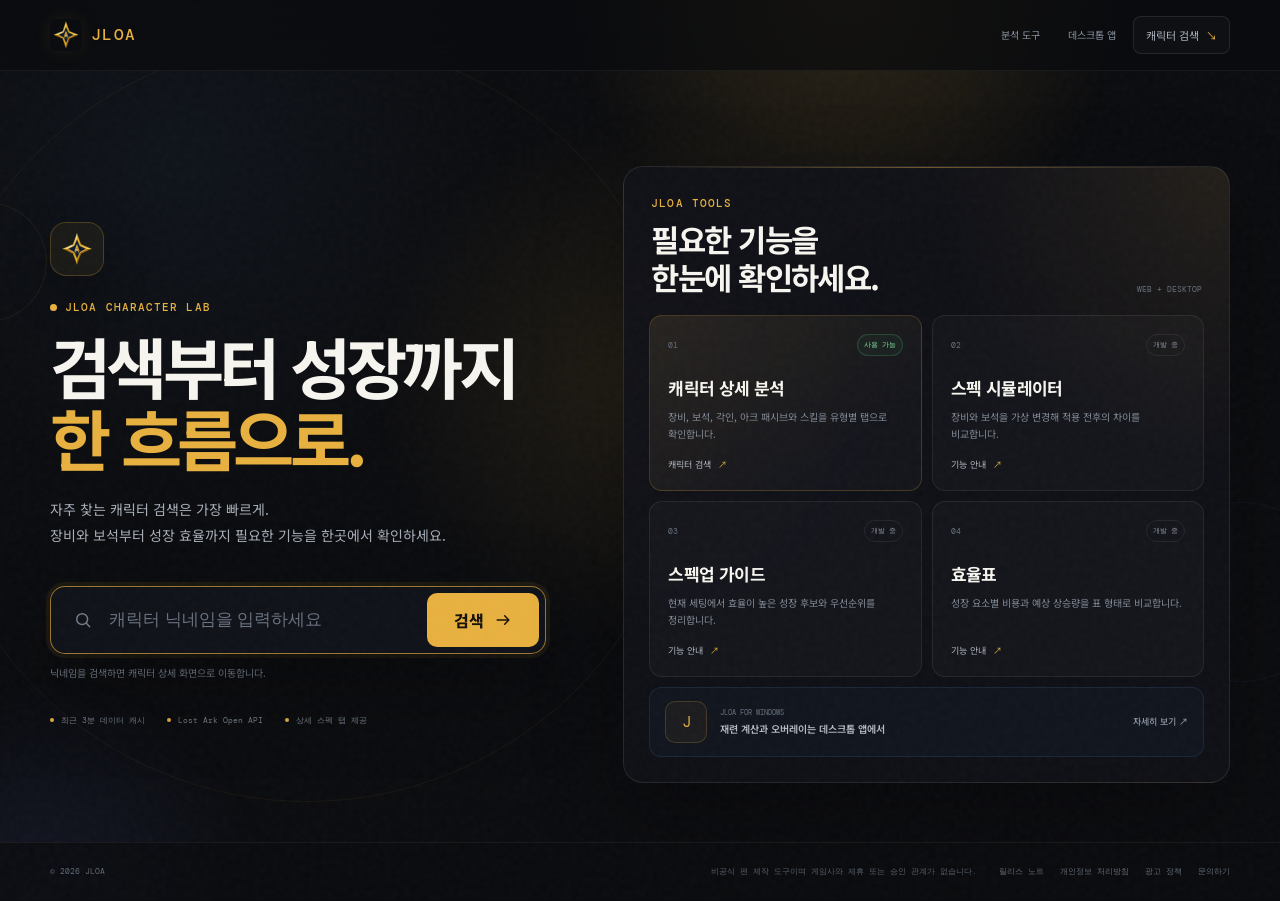
==== commit 8ce0b738: "Reduce home page bottom spacing" ====
--- a/index.html
+++ b/index.html
@@ -44,7 +44,7 @@
     />
     <link rel="stylesheet" href="/styles.css" />
     <link rel="stylesheet" href="/responsive.css?v=20260716-search" />
-    <link rel="stylesheet" href="/web-app.css?v=20260716-search" />
+    <link rel="stylesheet" href="/web-app.css?v=20260716-space" />
   </head>
   <body class="web-home">
     <a class="skip-link" href="#main">본문으로 건너뛰기</a>
--- a/web-app.css
+++ b/web-app.css
@@ -9,11 +9,13 @@
 }
 
 .web-home .page-glow--one {
+  position: fixed;
   top: -24vw;
   left: 43%;
 }
 
 .web-home .page-glow--two {
+  position: fixed;
   top: auto;
   bottom: -20vw;
   left: -16vw;
@@ -94,7 +96,7 @@
   min-height: calc(100vh - 58px);
   place-items: center;
   overflow: hidden;
-  padding: 116px 0 64px;
+  padding: clamp(112px, 15vh, 160px) 0 28px;
 }
 
 .search-stage::before {
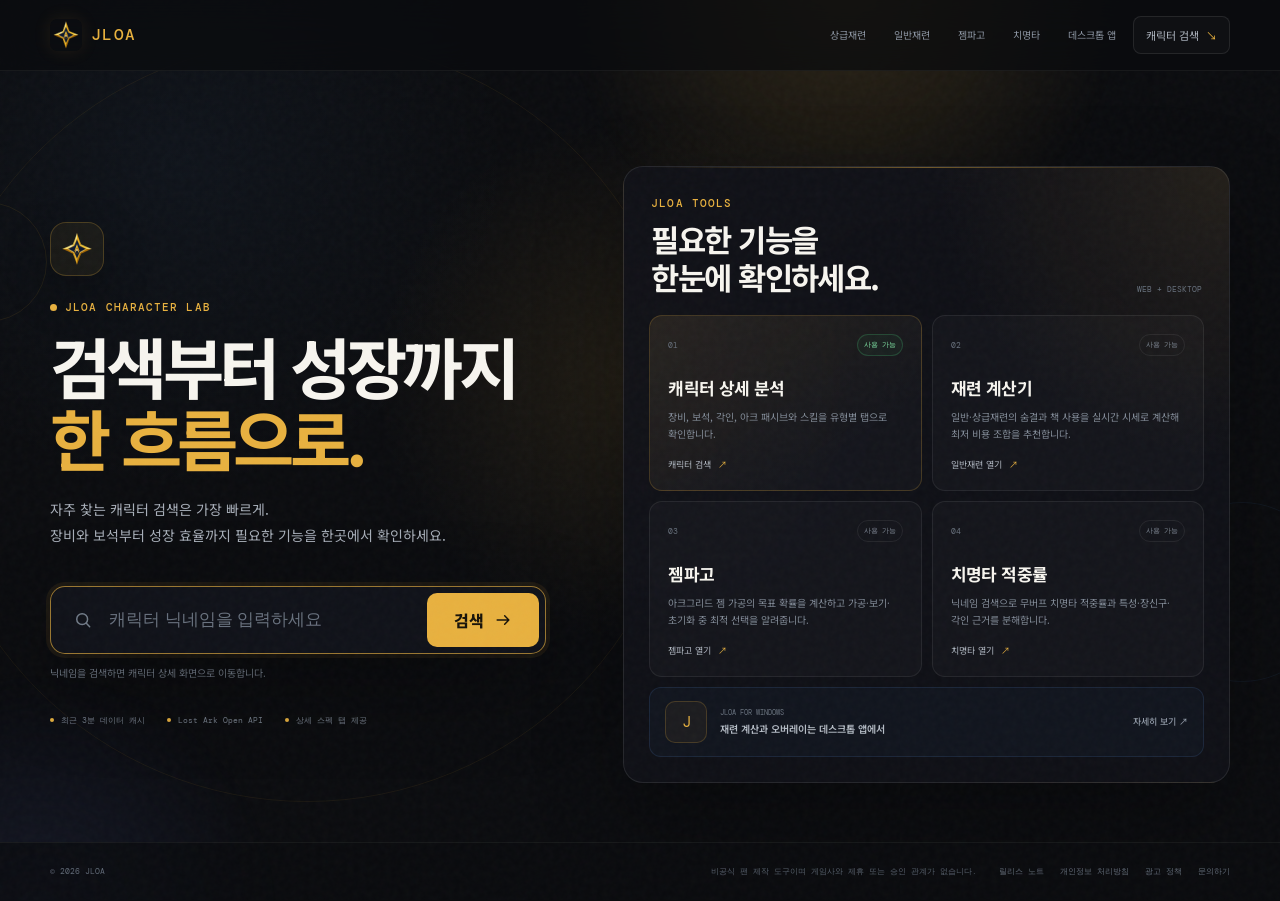
==== commit 4bed6da5: "feat: 도구 4종 (상급재련·일반재련·젬파고·치명타) — 브라우저 Pyodide 계산기 - py/: 데스크탑 앱과 동일한 파이썬 계산 엔진 4종 + 데이터 사본   (jloa-" ====
--- a/index.html
+++ b/index.html
@@ -60,7 +60,10 @@
           <span>JLOA</span>
         </a>
         <nav class="search-header-nav" aria-label="주요 기능">
-          <a href="#tools">분석 도구</a>
+          <a href="/refine-advanced.html">상급재련</a>
+          <a href="/refine-normal.html">일반재련</a>
+          <a href="/gem.html">젬파고</a>
+          <a href="/crit.html">치명타</a>
           <a href="/desktop-app.html">데스크톱 앱</a>
           <a class="search-header-link" href="#character-search">
             캐릭터 검색
@@ -145,24 +148,24 @@
               </article>
 
               <article class="home-tool-card">
-                <div class="home-tool-card-top"><span>02</span><b>개발 중</b></div>
-                <h3>스펙 시뮬레이터</h3>
-                <p>장비와 보석을 가상 변경해 적용 전후의 차이를 비교합니다.</p>
-                <button type="button" data-coming-soon="스펙 시뮬레이터">기능 안내 <span>↗</span></button>
+                <div class="home-tool-card-top"><span>02</span><b>사용 가능</b></div>
+                <h3>재련 계산기</h3>
+                <p>일반·상급재련의 숨결과 책 사용을 실시간 시세로 계산해 최저 비용 조합을 추천합니다.</p>
+                <a href="/refine-normal.html">일반재련 열기 <span>↗</span></a>
               </article>
 
               <article class="home-tool-card">
-                <div class="home-tool-card-top"><span>03</span><b>개발 중</b></div>
-                <h3>스펙업 가이드</h3>
-                <p>현재 세팅에서 효율이 높은 성장 후보와 우선순위를 정리합니다.</p>
-                <button type="button" data-coming-soon="스펙업 가이드">기능 안내 <span>↗</span></button>
+                <div class="home-tool-card-top"><span>03</span><b>사용 가능</b></div>
+                <h3>젬파고</h3>
+                <p>아크그리드 젬 가공의 목표 확률을 계산하고 가공·보기·초기화 중 최적 선택을 알려줍니다.</p>
+                <a href="/gem.html">젬파고 열기 <span>↗</span></a>
               </article>
 
               <article class="home-tool-card">
-                <div class="home-tool-card-top"><span>04</span><b>개발 중</b></div>
-                <h3>효율표</h3>
-                <p>성장 요소별 비용과 예상 상승량을 표 형태로 비교합니다.</p>
-                <button type="button" data-coming-soon="효율표">기능 안내 <span>↗</span></button>
+                <div class="home-tool-card-top"><span>04</span><b>사용 가능</b></div>
+                <h3>치명타 적중률</h3>
+                <p>닉네임 검색으로 무버프 치명타 적중률과 특성·장신구·각인 근거를 분해합니다.</p>
+                <a href="/crit.html">치명타 열기 <span>↗</span></a>
               </article>
             </div>
 
